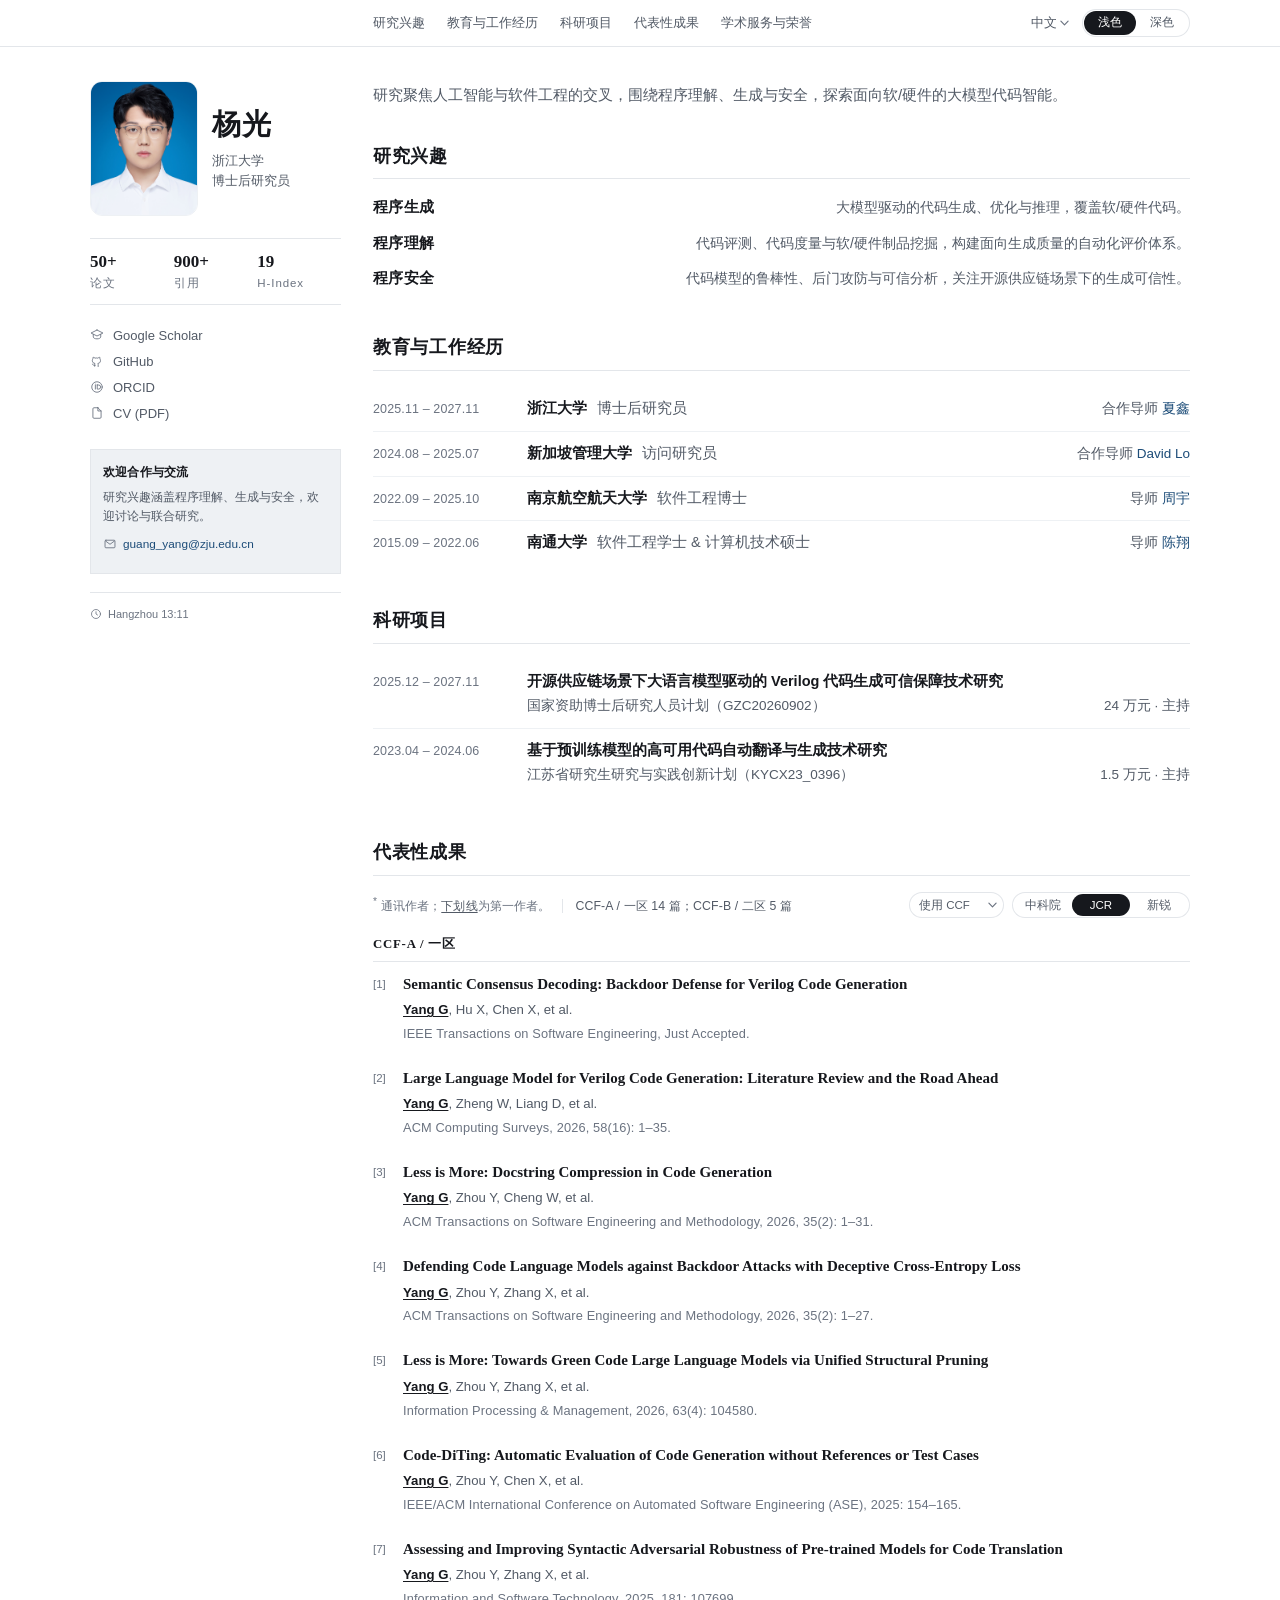
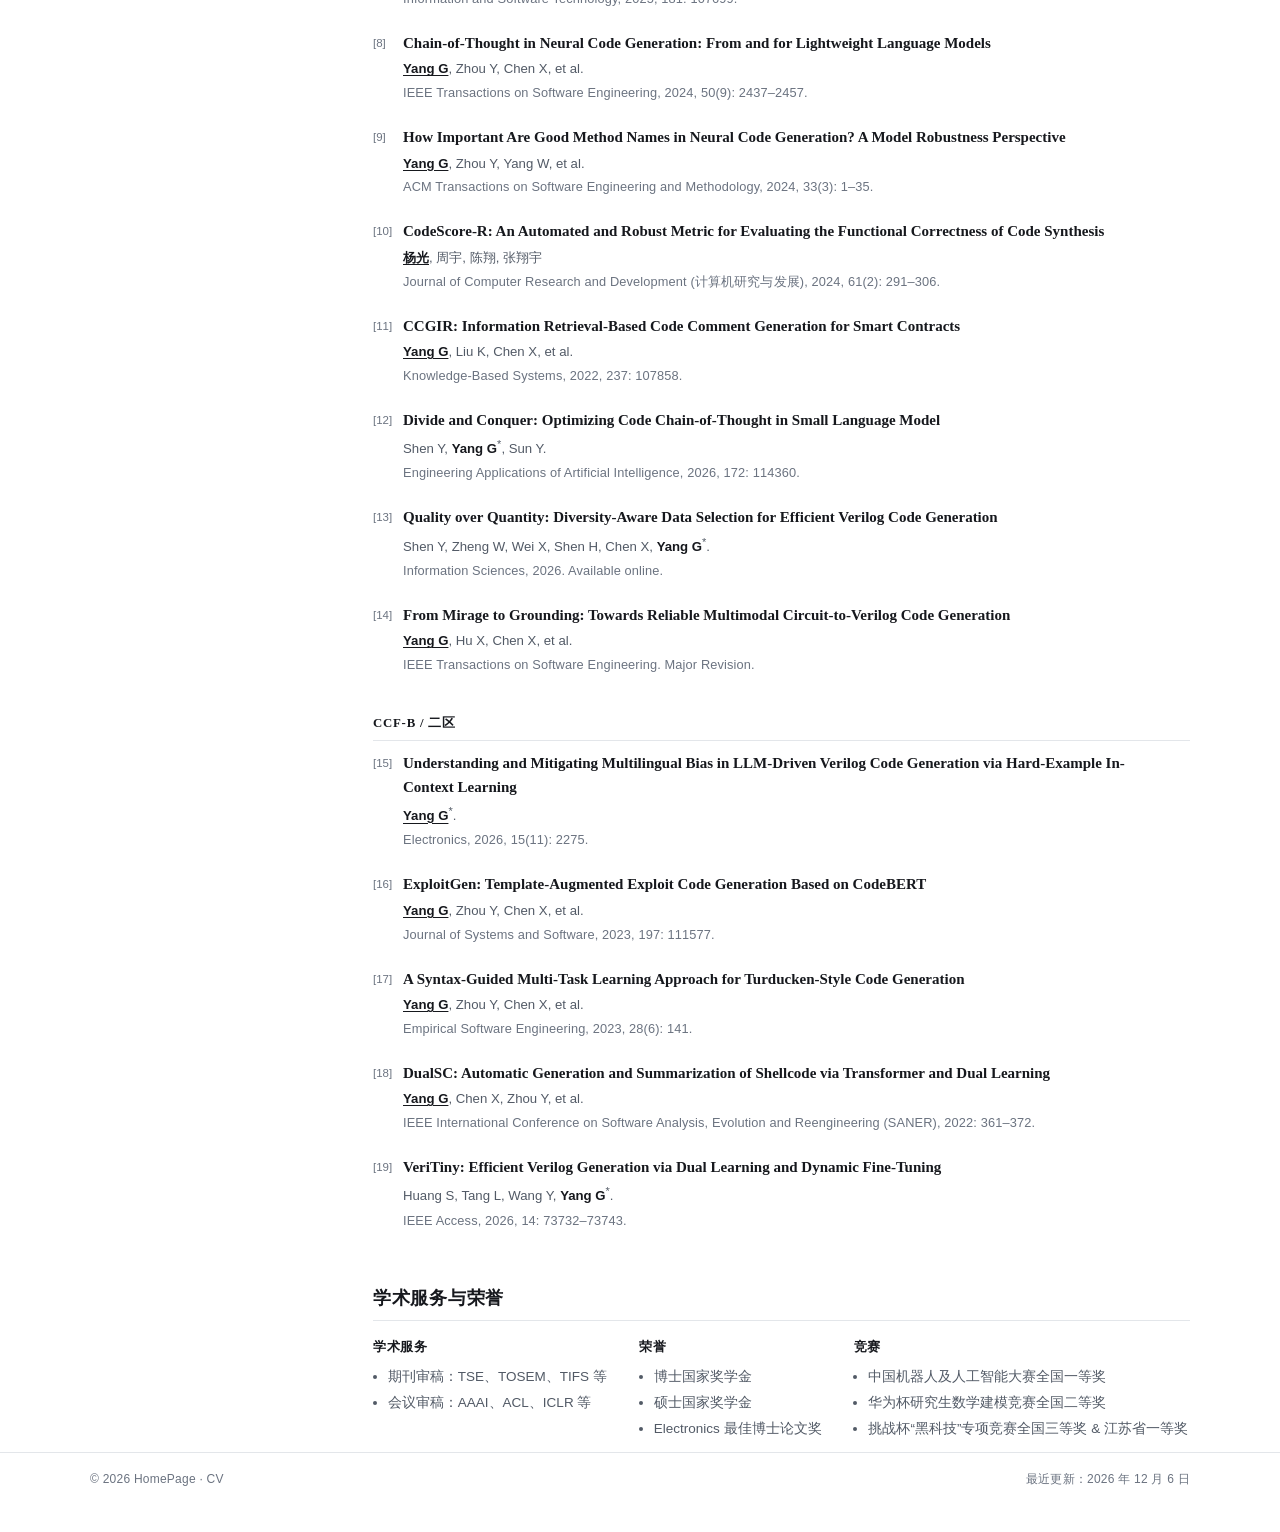
==== index.html @ dd94b5e0 "first commit" ====
<!DOCTYPE html>
<html lang="zh-CN" data-lang="zh" data-theme="light">
<head>
  <meta charset="UTF-8">
  <meta name="viewport" content="width=device-width, initial-scale=1">
  <title>HomePage · CV</title>
  <meta name="theme-color" content="#ffffff">
  <link rel="icon" type="image/png" href="assets/logo.svg">
  <link rel="stylesheet" href="layui/css/layui.css">
  <link rel="stylesheet" href="assets/style.css">
  <script>
    (function () {
      try {
        var theme = localStorage.getItem('theme') ||
          (window.matchMedia('(prefers-color-scheme: dark)').matches ? 'dark' : 'light');
        document.documentElement.dataset.theme = theme;

        var lang = localStorage.getItem('lang') || 'zh';
        document.documentElement.dataset.lang = lang;
        document.documentElement.lang = lang === 'zh' ? 'zh-CN' : 'en';
      } catch (e) {}
    })();
  </script>
</head>
<body>
  <header class="topbar">
    <div class="layui-container">
      <div class="layui-row layui-col-space32 topbar-inner">
        <div class="layui-col-xs12 layui-col-md3 topbar-quip">
          <p class="quip" id="quip" hidden></p>
        </div>
        <div class="layui-col-xs12 layui-col-md9 topbar-main">
          <div class="topbar-tools">
            <nav class="content-nav" id="nav" data-i18n-label="nav.label" aria-label="Sections">
              <a href="#research" data-i18n="nav.research">研究兴趣</a>
              <a href="#experience" data-i18n="nav.experience">教育与工作经历</a>
              <a href="#projects" data-i18n="nav.projects">科研项目</a>
              <a href="#publications" data-i18n="nav.publications">代表性成果</a>
              <a href="#service" data-i18n="nav.service">学术服务与荣誉</a>
            </nav>

            <div class="controls">
              <span class="lang-select">
                <select id="lang-toggle" data-i18n-label="lang.label" aria-label="Language">
                  <option value="zh">中文</option>
                  <option value="en">EN</option>
                </select>
                <svg class="lang-caret" viewBox="0 0 10 6" aria-hidden="true">
                  <path d="M1 1l4 4 4-4" fill="none" stroke="currentColor" stroke-width="1.3"
                    stroke-linecap="round" stroke-linejoin="round" />
                </svg>
              </span>

              <div class="theme-switch" role="group" data-i18n-label="theme.label" aria-label="Theme">
                <span class="theme-switch-thumb" aria-hidden="true"></span>
                <button class="theme-option" type="button" data-theme-value="light" aria-pressed="false"
                  data-i18n="theme.light">Light</button>
                <button class="theme-option" type="button" data-theme-value="dark" aria-pressed="false"
                  data-i18n="theme.dark">Dark</button>
              </div>
            </div>
          </div>
        </div>
      </div>
    </div>
  </header>

  <div class="layui-container">
    <div class="layui-row layui-col-space32 layout">
      <aside class="layui-col-xs12 layui-col-md3 sidebar" id="sidebar" data-i18n-label="profile.label" aria-label="Profile"></aside>

      <main id="main" class="layui-col-xs12 layui-col-md9 content">
        <div id="content-body"></div>
        <p class="load-error" id="load-error" hidden data-i18n="error.load">
          无法加载 data/site.js。请确认它和本页在同一目录。
        </p>
      </main>
    </div>
  </div>

  <footer class="site-footer">
    <div class="layui-container">
      <div class="footer-inner">
        <p id="copyright"></p>
        <p id="updated"></p>
      </div>
    </div>
  </footer>

  <script src="layui/layui.js"></script>
  <script src="data/site.js"></script>
  <script src="data/profile.js"></script>
  <script src="data/research.js"></script>
  <script src="data/experience.js"></script>
  <script src="data/projects.js"></script>
  <script src="data/publications.js"></script>
  <script src="data/service.js"></script>
  <script src="assets/script.js"></script>
</body>
</html>
---- layui/css/layui.css ----
blockquote,body,button,dd,div,dl,dt,form,h1,h2,h3,h4,h5,h6,input,li,ol,p,pre,td,textarea,th,ul{margin:0;padding:0;-webkit-tap-highlight-color:rgba(0,0,0,0)}a:active,a:hover{outline:0}img{display:inline-block;border:none;vertical-align:middle}li{list-style:none}table{border-collapse:collapse;border-spacing:0}h1,h2,h3,h4,h5,h6{font-weight:700}h5,h6{font-size:100%}button,input,select,textarea{font-size:100%}button,input,optgroup,option,select,textarea{font-family:inherit;font-size:inherit;font-style:inherit;font-weight:inherit;outline:0}pre{white-space:pre-wrap;word-wrap:break-word}body{line-height:1.6;color:rgba(0,0,0,.85);font-size:14px;font-family:-apple-system,Roboto,'PingFang SC','Helvetica Neue',Arial,sans-serif,'Apple Color Emoji','Segoe UI Emoji','Segoe UI Symbol','Noto Color Emoji'}hr{height:0;line-height:0;margin:10px 0;padding:0;border:none;border-bottom:1px solid #eee;clear:both;overflow:hidden;background:0 0}a{color:#333;text-decoration:none}a cite{font-style:normal}.layui-border-box,.layui-border-box *{box-sizing:border-box}.layui-box,.layui-box *{box-sizing:content-box}.layui-clear{clear:both}.layui-clear:after{content:'\20';clear:both;display:block;height:0}.layui-clear-space{word-spacing:-5px}.layui-inline{position:relative;display:inline-block;vertical-align:middle}.layui-edge{position:relative;display:inline-block;vertical-align:middle;width:0;height:0;border-width:6px;border-style:dashed;border-color:transparent;overflow:hidden}.layui-edge-top{top:-4px;border-bottom-color:#999;border-bottom-style:solid}.layui-edge-right{border-left-color:#999;border-left-style:solid}.layui-edge-bottom{top:2px;border-top-color:#999;border-top-style:solid}.layui-edge-left{border-right-color:#999;border-right-style:solid}.layui-elip,.layui-ellip{text-overflow:ellipsis;overflow:hidden;white-space:nowrap}.layui-disabled,.layui-icon,.layui-unselect{-webkit-user-select:none;-moz-user-select:none;-ms-user-select:none;user-select:none}.layui-disabled,.layui-disabled:hover{color:#d2d2d2!important;cursor:not-allowed!important}.layui-circle{border-radius:100%}.layui-show{display:block!important}.layui-hide{display:none!important}.layui-show-v{visibility:visible!important}.layui-hide-v{visibility:hidden!important}@font-face{font-family:layui-icon;src:url(../font/iconfont.eot?v=293);src:url(../font/iconfont.eot?v=293#iefix) format('embedded-opentype'),url(../font/iconfont.woff2?v=293) format('woff2'),url(../font/iconfont.woff?v=293) format('woff'),url(../font/iconfont.ttf?v=293) format('truetype'),url(../font/iconfont.svg?v=293#layui-icon) format('svg')}.layui-icon{font-family:layui-icon!important;font-size:16px;font-style:normal;-webkit-font-smoothing:antialiased;-moz-osx-font-smoothing:grayscale}.layui-icon-sound:before{content:'\e69d'}.layui-icon-bot:before{content:'\e7d6'}.layui-icon-leaf:before{content:'\e701'}.layui-icon-folder:before{content:'\eabe'}.layui-icon-folder-open:before{content:'\eac1'}.layui-icon-gitee:before{content:'\e69b'}.layui-icon-github:before{content:'\e6a7'}.layui-icon-disabled:before{content:'\e6cc'}.layui-icon-moon:before{content:'\e6c2'}.layui-icon-error:before{content:'\e693'}.layui-icon-success:before{content:'\e697'}.layui-icon-question:before{content:'\e699'}.layui-icon-lock:before{content:'\e69a'}.layui-icon-eye:before{content:'\e695'}.layui-icon-eye-invisible:before{content:'\e696'}.layui-icon-backspace:before{content:'\e694'}.layui-icon-tips-fill:before{content:'\eb2e'}.layui-icon-test:before{content:'\e692'}.layui-icon-clear:before{content:'\e788'}.layui-icon-heart-fill:before{content:'\e68f'}.layui-icon-light:before{content:'\e748'}.layui-icon-music:before{content:'\e690'}.layui-icon-time:before{content:'\e68d'}.layui-icon-ie:before{content:'\e7bb'}.layui-icon-firefox:before{content:'\e686'}.layui-icon-at:before{content:'\e687'}.layui-icon-bluetooth:before{content:'\e689'}.layui-icon-chrome:before{content:'\e68a'}.layui-icon-edge:before{content:'\e68b'}.layui-icon-heart:before{content:'\e68c'}.layui-icon-key:before{content:'\e683'}.layui-icon-android:before{content:'\e684'}.layui-icon-mike:before{content:'\e6dc'}.layui-icon-mute:before{content:'\e685'}.layui-icon-gift:before{content:'\e627'}.layui-icon-windows:before{content:'\e67f'}.layui-icon-ios:before{content:'\e680'}.layui-icon-logout:before{content:'\e682'}.layui-icon-wifi:before{content:'\e7e0'}.layui-icon-rss:before{content:'\e808'}.layui-icon-email:before{content:'\e618'}.layui-icon-reduce-circle:before{content:'\e616'}.layui-icon-transfer:before{content:'\e691'}.layui-icon-service:before{content:'\e626'}.layui-icon-addition:before{content:'\e624'}.layui-icon-subtraction:before{content:'\e67e'}.layui-icon-slider:before{content:'\e714'}.layui-icon-print:before{content:'\e66d'}.layui-icon-export:before{content:'\e67d'}.layui-icon-cols:before{content:'\e610'}.layui-icon-screen-full:before{content:'\e622'}.layui-icon-screen-restore:before{content:'\e758'}.layui-icon-rate-half:before{content:'\e6c9'}.layui-icon-rate-solid:before{content:'\e67a'}.layui-icon-rate:before{content:'\e67b'}.layui-icon-cellphone:before{content:'\e678'}.layui-icon-vercode:before{content:'\e679'}.layui-icon-login-weibo:before{content:'\e675'}.layui-icon-login-qq:before{content:'\e676'}.layui-icon-login-wechat:before{content:'\e677'}.layui-icon-username:before{content:'\e66f'}.layui-icon-password:before{content:'\e673'}.layui-icon-refresh-3:before{content:'\e9aa'}.layui-icon-auz:before{content:'\e672'}.layui-icon-shrink-right:before{content:'\e668'}.layui-icon-spread-left:before{content:'\e66b'}.layui-icon-snowflake:before{content:'\e6b1'}.layui-icon-tips:before{content:'\e702'}.layui-icon-note:before{content:'\e66e'}.layui-icon-senior:before{content:'\e674'}.layui-icon-refresh-1:before{content:'\e666'}.layui-icon-refresh:before{content:'\e669'}.layui-icon-flag:before{content:'\e66c'}.layui-icon-theme:before{content:'\e66a'}.layui-icon-notice:before{content:'\e667'}.layui-icon-console:before{content:'\e665'}.layui-icon-website:before{content:'\e7ae'}.layui-icon-face-surprised:before{content:'\e664'}.layui-icon-set:before{content:'\e716'}.layui-icon-template:before{content:'\e663'}.layui-icon-app:before{content:'\e653'}.layui-icon-template-1:before{content:'\e656'}.layui-icon-home:before{content:'\e68e'}.layui-icon-female:before{content:'\e661'}.layui-icon-male:before{content:'\e662'}.layui-icon-tread:before{content:'\e6c5'}.layui-icon-praise:before{content:'\e6c6'}.layui-icon-rmb:before{content:'\e65e'}.layui-icon-more:before{content:'\e65f'}.layui-icon-camera:before{content:'\e660'}.layui-icon-cart-simple:before{content:'\e698'}.layui-icon-face-cry:before{content:'\e69c'}.layui-icon-face-smile:before{content:'\e6af'}.layui-icon-survey:before{content:'\e6b2'}.layui-icon-read:before{content:'\e705'}.layui-icon-location:before{content:'\e715'}.layui-icon-dollar:before{content:'\e659'}.layui-icon-diamond:before{content:'\e735'}.layui-icon-return:before{content:'\e65c'}.layui-icon-camera-fill:before{content:'\e65d'}.layui-icon-fire:before{content:'\e756'}.layui-icon-more-vertical:before{content:'\e671'}.layui-icon-cart:before{content:'\e657'}.layui-icon-star-fill:before{content:'\e658'}.layui-icon-prev:before{content:'\e65a'}.layui-icon-next:before{content:'\e65b'}.layui-icon-upload:before{content:'\e67c'}.layui-icon-upload-drag:before{content:'\e681'}.layui-icon-user:before{content:'\e770'}.layui-icon-file-b:before{content:'\e655'}.layui-icon-component:before{content:'\e857'}.layui-icon-find-fill:before{content:'\e670'}.layui-icon-loading:before{content:'\e63d'}.layui-icon-loading-1:before{content:'\e63e'}.layui-icon-add-1:before{content:'\e654'}.layui-icon-pause:before{content:'\e651'}.layui-icon-play:before{content:'\e652'}.layui-icon-video:before{content:'\e6ed'}.layui-icon-headset:before{content:'\e6fc'}.layui-icon-voice:before{content:'\e688'}.layui-icon-speaker:before{content:'\e645'}.layui-icon-fonts-del:before{content:'\e64f'}.layui-icon-fonts-html:before{content:'\e64b'}.layui-icon-fonts-code:before{content:'\e64e'}.layui-icon-fonts-strong:before{content:'\e62b'}.layui-icon-unlink:before{content:'\e64d'}.layui-icon-picture:before{content:'\e64a'}.layui-icon-link:before{content:'\e64c'}.layui-icon-face-smile-b:before{content:'\e650'}.layui-icon-align-center:before{content:'\e647'}.layui-icon-align-right:before{content:'\e648'}.layui-icon-align-left:before{content:'\e649'}.layui-icon-fonts-u:before{content:'\e646'}.layui-icon-fonts-i:before{content:'\e644'}.layui-icon-tabs:before{content:'\e62a'}.layui-icon-circle:before{content:'\e63f'}.layui-icon-radio:before{content:'\e643'}.layui-icon-share:before{content:'\e641'}.layui-icon-edit:before{content:'\e642'}.layui-icon-delete:before{content:'\e640'}.layui-icon-engine:before{content:'\e628'}.layui-icon-chart-screen:before{content:'\e629'}.layui-icon-chart:before{content:'\e62c'}.layui-icon-table:before{content:'\e62d'}.layui-icon-tree:before{content:'\e62e'}.layui-icon-upload-circle:before{content:'\e62f'}.layui-icon-templeate-1:before{content:'\e630'}.layui-icon-util:before{content:'\e631'}.layui-icon-layouts:before{content:'\e632'}.layui-icon-prev-circle:before{content:'\e633'}.layui-icon-carousel:before{content:'\e634'}.layui-icon-code-circle:before{content:'\e635'}.layui-icon-water:before{content:'\e636'}.layui-icon-date:before{content:'\e637'}.layui-icon-layer:before{content:'\e638'}.layui-icon-fonts-clear:before{content:'\e639'}.layui-icon-dialogue:before{content:'\e63a'}.layui-icon-cellphone-fine:before{content:'\e63b'}.layui-icon-form:before{content:'\e63c'}.layui-icon-file:before{content:'\e621'}.layui-icon-triangle-r:before{content:'\e623'}.layui-icon-triangle-d:before{content:'\e625'}.layui-icon-set-sm:before{content:'\e620'}.layui-icon-add-circle:before{content:'\e61f'}.layui-icon-layim-download:before{content:'\e61e'}.layui-icon-layim-uploadfile:before{content:'\e61d'}.layui-icon-404:before{content:'\e61c'}.layui-icon-about:before{content:'\e60b'}.layui-icon-layim-theme:before{content:'\e61b'}.layui-icon-down:before{content:'\e61a'}.layui-icon-up:before{content:'\e619'}.layui-icon-circle-dot:before{content:'\e617'}.layui-icon-set-fill:before{content:'\e614'}.layui-icon-search:before{content:'\e615'}.layui-icon-friends:before{content:'\e612'}.layui-icon-group:before{content:'\e613'}.layui-icon-reply-fill:before{content:'\e611'}.layui-icon-menu-fill:before{content:'\e60f'}.layui-icon-face-smile-fine:before{content:'\e60c'}.layui-icon-picture-fine:before{content:'\e60d'}.layui-icon-log:before{content:'\e60e'}.layui-icon-list:before{content:'\e60a'}.layui-icon-release:before{content:'\e609'}.layui-icon-add-circle-fine:before{content:'\e608'}.layui-icon-ok:before{content:'\e605'}.layui-icon-help:before{content:'\e607'}.layui-icon-chat:before{content:'\e606'}.layui-icon-top:before{content:'\e604'}.layui-icon-right:before{content:'\e602'}.layui-icon-left:before{content:'\e603'}.layui-icon-star:before{content:'\e600'}.layui-icon-download-circle:before{content:'\e601'}.layui-icon-close:before{content:'\1006'}.layui-icon-close-fill:before{content:'\1007'}.layui-icon-ok-circle:before{content:'\1005'}.layui-main{position:relative;width:1160px;margin:0 auto}.layui-header{position:relative;z-index:1000;height:60px}.layui-header a:hover{-webkit-transition:all .5s;transition:all .5s}.layui-side{position:fixed;left:0;top:0;bottom:0;z-index:999;width:200px;overflow-x:hidden}.layui-side-scroll{position:relative;width:220px;height:100%;overflow-x:hidden}.layui-body{position:relative;left:200px;right:0;top:0;bottom:0;width:auto;box-sizing:border-box}.layui-layout-body{overflow-x:hidden}.layui-layout-admin .layui-header{position:fixed;top:0;left:0;right:0;background-color:#23292e}.layui-layout-admin .layui-side{top:60px;width:200px;overflow-x:hidden}.layui-layout-admin .layui-body{position:absolute;top:60px;padding-bottom:44px}.layui-layout-admin .layui-main{width:auto;margin:0 15px}.layui-layout-admin .layui-footer{position:fixed;left:200px;right:0;bottom:0;z-index:990;height:44px;line-height:44px;padding:0 15px;box-shadow:-1px 0 4px rgb(0 0 0 / 12%);background-color:#fafafa}.layui-layout-admin .layui-logo{position:absolute;left:0;top:0;width:200px;height:100%;line-height:60px;text-align:center;color:#16baaa;font-size:16px;box-shadow:0 1px 2px 0 rgb(0 0 0 / 15%)}.layui-layout-admin .layui-header .layui-nav{background:0 0}.layui-layout-left{position:absolute!important;left:200px;top:0}.layui-layout-right{position:absolute!important;right:0;top:0}.layui-container{position:relative;margin:0 auto;box-sizing:border-box}.layui-fluid{position:relative;margin:0 auto;padding:0 15px}.layui-row:after,.layui-row:before{content:'';display:block;clear:both}.layui-col-lg1,.layui-col-lg10,.layui-col-lg11,.layui-col-lg12,.layui-col-lg2,.layui-col-lg3,.layui-col-lg4,.layui-col-lg5,.layui-col-lg6,.layui-col-lg7,.layui-col-lg8,.layui-col-lg9,.layui-col-md1,.layui-col-md10,.layui-col-md11,.layui-col-md12,.layui-col-md2,.layui-col-md3,.layui-col-md4,.layui-col-md5,.layui-col-md6,.layui-col-md7,.layui-col-md8,.layui-col-md9,.layui-col-sm1,.layui-col-sm10,.layui-col-sm11,.layui-col-sm12,.layui-col-sm2,.layui-col-sm3,.layui-col-sm4,.layui-col-sm5,.layui-col-sm6,.layui-col-sm7,.layui-col-sm8,.layui-col-sm9,.layui-col-xl1,.layui-col-xl10,.layui-col-xl11,.layui-col-xl12,.layui-col-xl2,.layui-col-xl3,.layui-col-xl4,.layui-col-xl5,.layui-col-xl6,.layui-col-xl7,.layui-col-xl8,.layui-col-xl9,.layui-col-xs1,.layui-col-xs10,.layui-col-xs11,.layui-col-xs12,.layui-col-xs2,.layui-col-xs3,.layui-col-xs4,.layui-col-xs5,.layui-col-xs6,.layui-col-xs7,.layui-col-xs8,.layui-col-xs9{position:relative;display:block;box-sizing:border-box}.layui-col-xs1,.layui-col-xs10,.layui-col-xs11,.layui-col-xs12,.layui-col-xs2,.layui-col-xs3,.layui-col-xs4,.layui-col-xs5,.layui-col-xs6,.layui-col-xs7,.layui-col-xs8,.layui-col-xs9{float:left}.layui-col-xs1{width:8.33333333%}.layui-col-xs2{width:16.66666667%}.layui-col-xs3{width:25%}.layui-col-xs4{width:33.33333333%}.layui-col-xs5{width:41.66666667%}.layui-col-xs6{width:50%}.layui-col-xs7{width:58.33333333%}.layui-col-xs8{width:66.66666667%}.layui-col-xs9{width:75%}.layui-col-xs10{width:83.33333333%}.layui-col-xs11{width:91.66666667%}.layui-col-xs12{width:100%}.layui-col-xs-offset1{margin-left:8.33333333%}.layui-col-xs-offset2{margin-left:16.66666667%}.layui-col-xs-offset3{margin-left:25%}.layui-col-xs-offset4{margin-left:33.33333333%}.layui-col-xs-offset5{margin-left:41.66666667%}.layui-col-xs-offset6{margin-left:50%}.layui-col-xs-offset7{margin-left:58.33333333%}.layui-col-xs-offset8{margin-left:66.66666667%}.layui-col-xs-offset9{margin-left:75%}.layui-col-xs-offset10{margin-left:83.33333333%}.layui-col-xs-offset11{margin-left:91.66666667%}.layui-col-xs-offset12{margin-left:100%}@media screen and (max-width:767.98px){.layui-container{padding:0 15px}.layui-hide-xs{display:none!important}.layui-show-xs-block{display:block!important}.layui-show-xs-inline{display:inline!important}.layui-show-xs-inline-block{display:inline-block!important}}@media screen and (min-width:768px){.layui-container{width:720px}.layui-hide-sm{display:none!important}.layui-show-sm-block{display:block!important}.layui-show-sm-inline{display:inline!important}.layui-show-sm-inline-block{display:inline-block!important}.layui-col-sm1,.layui-col-sm10,.layui-col-sm11,.layui-col-sm12,.layui-col-sm2,.layui-col-sm3,.layui-col-sm4,.layui-col-sm5,.layui-col-sm6,.layui-col-sm7,.layui-col-sm8,.layui-col-sm9{float:left}.layui-col-sm1{width:8.33333333%}.layui-col-sm2{width:16.66666667%}.layui-col-sm3{width:25%}.layui-col-sm4{width:33.33333333%}.layui-col-sm5{width:41.66666667%}.layui-col-sm6{width:50%}.layui-col-sm7{width:58.33333333%}.layui-col-sm8{width:66.66666667%}.layui-col-sm9{width:75%}.layui-col-sm10{width:83.33333333%}.layui-col-sm11{width:91.66666667%}.layui-col-sm12{width:100%}.layui-col-sm-offset1{margin-left:8.33333333%}.layui-col-sm-offset2{margin-left:16.66666667%}.layui-col-sm-offset3{margin-left:25%}.layui-col-sm-offset4{margin-left:33.33333333%}.layui-col-sm-offset5{margin-left:41.66666667%}.layui-col-sm-offset6{margin-left:50%}.layui-col-sm-offset7{margin-left:58.33333333%}.layui-col-sm-offset8{margin-left:66.66666667%}.layui-col-sm-offset9{margin-left:75%}.layui-col-sm-offset10{margin-left:83.33333333%}.layui-col-sm-offset11{margin-left:91.66666667%}.layui-col-sm-offset12{margin-left:100%}}@media screen and (min-width:992px){.layui-container{width:960px}.layui-hide-md{display:none!important}.layui-show-md-block{display:block!important}.layui-show-md-inline{display:inline!important}.layui-show-md-inline-block{display:inline-block!important}.layui-col-md1,.layui-col-md10,.layui-col-md11,.layui-col-md12,.layui-col-md2,.layui-col-md3,.layui-col-md4,.layui-col-md5,.layui-col-md6,.layui-col-md7,.layui-col-md8,.layui-col-md9{float:left}.layui-col-md1{width:8.33333333%}.layui-col-md2{width:16.66666667%}.layui-col-md3{width:25%}.layui-col-md4{width:33.33333333%}.layui-col-md5{width:41.66666667%}.layui-col-md6{width:50%}.layui-col-md7{width:58.33333333%}.layui-col-md8{width:66.66666667%}.layui-col-md9{width:75%}.layui-col-md10{width:83.33333333%}.layui-col-md11{width:91.66666667%}.layui-col-md12{width:100%}.layui-col-md-offset1{margin-left:8.33333333%}.layui-col-md-offset2{margin-left:16.66666667%}.layui-col-md-offset3{margin-left:25%}.layui-col-md-offset4{margin-left:33.33333333%}.layui-col-md-offset5{margin-left:41.66666667%}.layui-col-md-offset6{margin-left:50%}.layui-col-md-offset7{margin-left:58.33333333%}.layui-col-md-offset8{margin-left:66.66666667%}.layui-col-md-offset9{margin-left:75%}.layui-col-md-offset10{margin-left:83.33333333%}.layui-col-md-offset11{margin-left:91.66666667%}.layui-col-md-offset12{margin-left:100%}}@media screen and (min-width:1200px){.layui-container{width:1150px}.layui-hide-lg{display:none!important}.layui-show-lg-block{display:block!important}.layui-show-lg-inline{display:inline!important}.layui-show-lg-inline-block{display:inline-block!important}.layui-col-lg1,.layui-col-lg10,.layui-col-lg11,.layui-col-lg12,.layui-col-lg2,.layui-col-lg3,.layui-col-lg4,.layui-col-lg5,.layui-col-lg6,.layui-col-lg7,.layui-col-lg8,.layui-col-lg9{float:left}.layui-col-lg1{width:8.33333333%}.layui-col-lg2{width:16.66666667%}.layui-col-lg3{width:25%}.layui-col-lg4{width:33.33333333%}.layui-col-lg5{width:41.66666667%}.layui-col-lg6{width:50%}.layui-col-lg7{width:58.33333333%}.layui-col-lg8{width:66.66666667%}.layui-col-lg9{width:75%}.layui-col-lg10{width:83.33333333%}.layui-col-lg11{width:91.66666667%}.layui-col-lg12{width:100%}.layui-col-lg-offset1{margin-left:8.33333333%}.layui-col-lg-offset2{margin-left:16.66666667%}.layui-col-lg-offset3{margin-left:25%}.layui-col-lg-offset4{margin-left:33.33333333%}.layui-col-lg-offset5{margin-left:41.66666667%}.layui-col-lg-offset6{margin-left:50%}.layui-col-lg-offset7{margin-left:58.33333333%}.layui-col-lg-offset8{margin-left:66.66666667%}.layui-col-lg-offset9{margin-left:75%}.layui-col-lg-offset10{margin-left:83.33333333%}.layui-col-lg-offset11{margin-left:91.66666667%}.layui-col-lg-offset12{margin-left:100%}}@media screen and (min-width:1400px){.layui-container{width:1330px}.layui-hide-xl{display:none!important}.layui-show-xl-block{display:block!important}.layui-show-xl-inline{display:inline!important}.layui-show-xl-inline-block{display:inline-block!important}.layui-col-xl1,.layui-col-xl10,.layui-col-xl11,.layui-col-xl12,.layui-col-xl2,.layui-col-xl3,.layui-col-xl4,.layui-col-xl5,.layui-col-xl6,.layui-col-xl7,.layui-col-xl8,.layui-col-xl9{float:left}.layui-col-xl1{width:8.33333333%}.layui-col-xl2{width:16.66666667%}.layui-col-xl3{width:25%}.layui-col-xl4{width:33.33333333%}.layui-col-xl5{width:41.66666667%}.layui-col-xl6{width:50%}.layui-col-xl7{width:58.33333333%}.layui-col-xl8{width:66.66666667%}.layui-col-xl9{width:75%}.layui-col-xl10{width:83.33333333%}.layui-col-xl11{width:91.66666667%}.layui-col-xl12{width:100%}.layui-col-xl-offset1{margin-left:8.33333333%}.layui-col-xl-offset2{margin-left:16.66666667%}.layui-col-xl-offset3{margin-left:25%}.layui-col-xl-offset4{margin-left:33.33333333%}.layui-col-xl-offset5{margin-left:41.66666667%}.layui-col-xl-offset6{margin-left:50%}.layui-col-xl-offset7{margin-left:58.33333333%}.layui-col-xl-offset8{margin-left:66.66666667%}.layui-col-xl-offset9{margin-left:75%}.layui-col-xl-offset10{margin-left:83.33333333%}.layui-col-xl-offset11{margin-left:91.66666667%}.layui-col-xl-offset12{margin-left:100%}}.layui-col-space1{margin:-.5px}.layui-col-space1>*{padding:.5px}.layui-col-space2{margin:-1px}.layui-col-space2>*{padding:1px}.layui-col-space4{margin:-2px}.layui-col-space4>*{padding:2px}.layui-col-space5{margin:-2.5px}.layui-col-space5>*{padding:2.5px}.layui-col-space6{margin:-3px}.layui-col-space6>*{padding:3px}.layui-col-space8{margin:-4px}.layui-col-space8>*{padding:4px}.layui-col-space10{margin:-5px}.layui-col-space10>*{padding:5px}.layui-col-space12{margin:-6px}.layui-col-space12>*{padding:6px}.layui-col-space14{margin:-7px}.layui-col-space14>*{padding:7px}.layui-col-space15{margin:-7.5px}.layui-col-space15>*{padding:7.5px}.layui-col-space16{margin:-8px}.layui-col-space16>*{padding:8px}.layui-col-space18{margin:-9px}.layui-col-space18>*{padding:9px}.layui-col-space20{margin:-10px}.layui-col-space20>*{padding:10px}.layui-col-space22{margin:-11px}.layui-col-space22>*{padding:11px}.layui-col-space24{margin:-12px}.layui-col-space24>*{padding:12px}.layui-col-space25{margin:-12.5px}.layui-col-space25>*{padding:12.5px}.layui-col-space26{margin:-13px}.layui-col-space26>*{padding:13px}.layui-col-space28{margin:-14px}.layui-col-space28>*{padding:14px}.layui-col-space30{margin:-15px}.layui-col-space30>*{padding:15px}.layui-col-space32{margin:-16px}.layui-col-space32>*{padding:16px}.layui-padding-1{padding:4px!important}.layui-padding-2{padding:8px!important}.layui-padding-3{padding:16px!important}.layui-padding-4{padding:32px!important}.layui-padding-5{padding:48px!important}.layui-margin-1{margin:4px!important}.layui-margin-2{margin:8px!important}.layui-margin-3{margin:16px!important}.layui-margin-4{margin:32px!important}.layui-margin-5{margin:48px!important}.layui-btn,.layui-input,.layui-select,.layui-textarea,.layui-upload-button{outline:0;-webkit-appearance:none;-moz-appearance:none;appearance:none;-webkit-transition:all .3s;transition:all .3s;box-sizing:border-box}.layui-elem-quote{margin-bottom:10px;padding:15px;line-height:1.8;border-left:5px solid #16b777;border-radius:0 2px 2px 0;background-color:#fafafa}.layui-quote-nm{border-style:solid;border-width:1px;border-left-width:5px;background:0 0}.layui-elem-field{margin-bottom:10px;padding:0;border-width:1px;border-style:solid}.layui-elem-field legend{margin-left:20px;padding:0 10px;font-size:20px}.layui-field-title{margin:16px 0;border-width:0;border-top-width:1px}.layui-field-box{padding:15px}.layui-field-title .layui-field-box{padding:10px 0}.layui-progress{position:relative;height:6px;border-radius:20px;background-color:#eee}.layui-progress-bar{position:absolute;left:0;top:0;width:0;max-width:100%;height:6px;border-radius:20px;text-align:right;background-color:#16b777;-webkit-transition:all .3s;transition:all .3s}.layui-progress-big,.layui-progress-big .layui-progress-bar{height:18px;line-height:18px}.layui-progress-text{position:relative;top:-20px;line-height:18px;font-size:12px;color:#5f5f5f}.layui-progress-big .layui-progress-text{position:static;padding:0 10px;color:#fff}.layui-collapse{border-width:1px;border-style:solid;border-radius:2px}.layui-colla-content,.layui-colla-item{border-top-width:1px;border-top-style:solid}.layui-colla-item:first-child{border-top:none}.layui-colla-title{position:relative;height:42px;line-height:42px;padding:0 15px 0 35px;color:#333;background-color:#fafafa;cursor:pointer;font-size:14px;overflow:hidden}.layui-colla-content{display:none;padding:10px 15px;line-height:1.6;color:#5f5f5f}.layui-colla-icon{position:absolute;left:15px;top:50%;margin-top:-7px;font-size:14px;line-height:normal;transition:all .2s}.layui-colla-item.layui-show>.layui-colla-title .layui-colla-icon{transform:rotate(90deg)}.layui-colla-item.layui-show>.layui-colla-content{display:block}.layui-card{margin-bottom:15px;border-radius:2px;background-color:#fff;box-shadow:0 1px 2px 0 rgba(0,0,0,.05)}.layui-card:last-child{margin-bottom:0}.layui-card-body,.layui-card-header{position:relative;padding:10px 15px}.layui-card-header{border-bottom:1px solid #f8f8f8;color:#333;border-radius:2px 2px 0 0;font-size:14px}.layui-card-body .layui-table{margin:5px 0}.layui-card .layui-tab{margin:0}.layui-panel{position:relative;border-width:1px;border-style:solid;border-radius:2px;box-shadow:1px 1px 4px rgb(0 0 0 / 8%);background-color:#fff;color:#5f5f5f}.layui-panel-window{position:relative;padding:15px;border-radius:0;border-top:5px solid #eee;background-color:#fff}.layui-auxiliar-moving{position:fixed;left:0;right:0;top:0;bottom:0;width:100%;height:100%;background:0 0;z-index:9999999999;-moz-user-select:none;-webkit-user-select:none;-ms-user-select:none;user-select:none}.layui-scrollbar-hide{overflow:hidden!important}.layui-bg-red{background-color:#ff5722!important;color:#fff!important}.layui-bg-orange{background-color:#ffb800!important;color:#fff!important}.layui-bg-green{background-color:#16baaa!important;color:#fff!important}.layui-bg-cyan{background-color:#2f4056!important;color:#fff!important}.layui-bg-blue{background-color:#1e9fff!important;color:#fff!important}.layui-bg-purple{background-color:#a233c6!important;color:#fff!important}.layui-bg-black{background-color:#2f363c!important;color:#fff!important}.layui-bg-gray{background-color:#fafafa!important;color:#5f5f5f!important}.layui-badge-rim,.layui-border,.layui-colla-content,.layui-colla-item,.layui-collapse,.layui-elem-field,.layui-form-pane .layui-form-item[pane],.layui-form-pane .layui-form-label,.layui-input,.layui-input-split,.layui-panel,.layui-quote-nm,.layui-select,.layui-tab-bar,.layui-tab-card,.layui-tab-title,.layui-tab-title .layui-this:after,.layui-textarea{border-color:#eee}.layui-border{border-width:1px;border-style:solid;color:#5f5f5f!important}.layui-border-red{border-width:1px;border-style:solid;border-color:#ff5722!important;color:#ff5722!important}.layui-border-orange{border-width:1px;border-style:solid;border-color:#ffb800!important;color:#ffb800!important}.layui-border-green{border-width:1px;border-style:solid;border-color:#16baaa!important;color:#16baaa!important}.layui-border-cyan{border-width:1px;border-style:solid;border-color:#2f4056!important;color:#2f4056!important}.layui-border-blue{border-width:1px;border-style:solid;border-color:#1e9fff!important;color:#1e9fff!important}.layui-border-purple{border-width:1px;border-style:solid;border-color:#a233c6!important;color:#a233c6!important}.layui-border-black{border-width:1px;border-style:solid;border-color:#2f363c!important;color:#2f363c!important}hr.layui-border-black,hr.layui-border-blue,hr.layui-border-cyan,hr.layui-border-green,hr.layui-border-orange,hr.layui-border-purple,hr.layui-border-red{border-width:0 0 1px}.layui-timeline-item:before{background-color:#eee}.layui-text{line-height:1.8;font-size:14px}.layui-text h1{margin:32px 0;font-size:32px}.layui-text h2{margin:24px 0;font-size:24px}.layui-text h3{margin:16px 0;font-size:18px}.layui-text h4{margin:11px 0;font-size:16px}.layui-text h5{margin:11px 0;font-size:14px}.layui-text h6{margin:11px 0;font-size:13px}.layui-text p{margin:15px 0}.layui-text p:first-child{margin-top:0}.layui-text p:last-child{margin-bottom:0}.layui-text hr{margin:15px 0}.layui-text ol,.layui-text ul{padding-left:15px}.layui-text ul li{margin-top:5px;list-style-type:disc}.layui-text ol li{margin-top:5px;list-style-type:decimal}.layui-text ol ul>li,.layui-text ul ul>li{list-style-type:disc}.layui-text ol li>p:first-child,.layui-text ul li>p:first-child{margin-top:0;margin-bottom:0}.layui-text :where(a:not(.layui-btn)){color:#01aaed}.layui-text :where(a:not(.layui-btn):hover){text-decoration:underline}.layui-text blockquote:not(.layui-elem-quote){margin:15px 0;padding:5px 15px;border-left:5px solid #eee}.layui-text pre>code:not(.layui-code){display:block;padding:15px;font-family:'Courier New',Consolas,'Lucida Console',monospace}.layui-text-em,.layui-word-aux{color:#999!important;padding-left:5px!important;padding-right:5px!important}.layui-font-12{font-size:12px!important}.layui-font-13{font-size:13px!important}.layui-font-14{font-size:14px!important}.layui-font-16{font-size:16px!important}.layui-font-18{font-size:18px!important}.layui-font-20{font-size:20px!important}.layui-font-22{font-size:22px!important}.layui-font-24{font-size:24px!important}.layui-font-26{font-size:26px!important}.layui-font-28{font-size:28px!important}.layui-font-30{font-size:30px!important}.layui-font-32{font-size:32px!important}.layui-font-red{color:#ff5722!important}.layui-font-orange{color:#ffb800!important}.layui-font-green{color:#16baaa!important}.layui-font-cyan{color:#2f4056!important}.layui-font-blue{color:#01aaed!important}.layui-font-purple{color:#a233c6!important}.layui-font-black{color:#000!important}.layui-font-gray{color:#c2c2c2!important}.layui-btn{display:inline-block;vertical-align:middle;height:38px;line-height:36px;border:1px solid transparent;padding:0 18px;background-color:#16baaa;color:#fff;white-space:nowrap;text-align:center;font-size:14px;border-radius:2px;cursor:pointer;-webkit-user-select:none;-moz-user-select:none;-ms-user-select:none;user-select:none}.layui-btn:hover{opacity:.8;filter:alpha(opacity=80);color:#fff}.layui-btn:active{opacity:1;filter:alpha(opacity=100)}.layui-btn+.layui-btn{margin-left:10px}.layui-btn-container{word-spacing:-5px}.layui-btn-container .layui-btn{margin-right:10px;margin-bottom:10px;word-spacing:normal}.layui-btn-container .layui-btn+.layui-btn{margin-left:0}.layui-table .layui-btn-container .layui-btn{margin-bottom:9px}.layui-btn-radius{border-radius:100px}.layui-btn .layui-icon{padding:0 2px;vertical-align:middle\0;vertical-align:bottom}.layui-btn-primary{border-color:#d2d2d2;background:0 0;color:#5f5f5f}.layui-btn-primary:hover{border-color:#16baaa;color:#333}.layui-btn-normal{background-color:#1e9fff}.layui-btn-warm{background-color:#ffb800}.layui-btn-danger{background-color:#ff5722}.layui-btn-checked{background-color:#16b777}.layui-btn-disabled,.layui-btn-disabled:active,.layui-btn-disabled:hover{border-color:#eee!important;background-color:#fbfbfb!important;color:#d2d2d2!important;cursor:not-allowed!important;opacity:1}.layui-btn-lg{height:44px;line-height:42px;padding:0 25px;font-size:16px}.layui-btn-sm{height:30px;line-height:28px;padding:0 10px;font-size:12px}.layui-btn-xs{height:22px;line-height:20px;padding:0 5px;font-size:12px}.layui-btn-xs i{font-size:12px!important}.layui-btn-group{display:inline-block;vertical-align:middle;font-size:0}.layui-btn-group .layui-btn{margin-left:0!important;margin-right:0!important;border-left:1px solid rgba(255,255,255,.5);border-radius:0}.layui-btn-group .layui-btn-primary{border-left:none}.layui-btn-group .layui-btn-primary:hover{border-color:#d2d2d2;color:#16baaa}.layui-btn-group .layui-btn:first-child{border-left:none;border-radius:2px 0 0 2px}.layui-btn-group .layui-btn-primary:first-child{border-left:1px solid #d2d2d2}.layui-btn-group .layui-btn:last-child{border-radius:0 2px 2px 0}.layui-btn-group .layui-btn+.layui-btn{margin-left:0}.layui-btn-group+.layui-btn-group{margin-left:10px}.layui-btn-fluid{width:100%}.layui-input,.layui-select,.layui-textarea{height:38px;line-height:1.3;line-height:38px\9;border-width:1px;border-style:solid;background-color:#fff;color:rgba(0,0,0,.85);border-radius:2px}.layui-input::-webkit-input-placeholder,.layui-select::-webkit-input-placeholder,.layui-textarea::-webkit-input-placeholder{line-height:1.3}.layui-input,.layui-textarea{display:block;width:100%;padding-left:10px}.layui-input:hover,.layui-textarea:hover{border-color:#d2d2d2!important}.layui-input:focus,.layui-textarea:focus{border-color:#16b777!important;box-shadow:0 0 0 3px rgba(22,183,119,.08)}.layui-textarea{position:relative;min-height:100px;height:auto;line-height:20px;padding:6px 10px;resize:vertical}.layui-input[disabled],.layui-textarea[disabled]{background-color:#fafafa}.layui-select{padding:0 10px}.layui-form input[type=checkbox],.layui-form input[type=radio],.layui-form select{display:none}.layui-form [lay-ignore]{display:initial}.layui-form-item{position:relative;margin-bottom:15px;clear:both}.layui-form-item:after{content:'\20';clear:both;display:block;height:0}.layui-form-label{position:relative;float:left;display:block;padding:9px 15px;width:80px;font-weight:400;line-height:20px;text-align:right}.layui-form-label-col{display:block;float:none;padding:9px 0;line-height:20px;text-align:left}.layui-form-item .layui-inline{margin-bottom:5px;margin-right:10px}.layui-input-block,.layui-input-inline{position:relative}.layui-input-block{margin-left:110px;min-height:36px}.layui-input-inline{display:inline-block;vertical-align:middle}.layui-form-item .layui-input-inline{float:left;width:190px;margin-right:10px}.layui-form-text .layui-input-inline{width:auto}.layui-form-mid{position:relative;float:left;display:block;padding:9px 0!important;line-height:20px;margin-right:10px}.layui-form-danger+.layui-form-select .layui-input,.layui-form-danger:focus{border-color:#ff5722!important;box-shadow:0 0 0 3px rgba(255,87,34,.08)}.layui-input-prefix,.layui-input-split,.layui-input-suffix,.layui-input-suffix .layui-input-affix{position:absolute;right:0;top:0;padding:0 10px;width:35px;height:100%;text-align:center;transition:all .3s;box-sizing:border-box}.layui-input-prefix{left:0;border-radius:2px 0 0 2px}.layui-input-suffix{right:0;border-radius:0 2px 2px 0}.layui-input-split{border-width:1px;border-style:solid}.layui-input-prefix .layui-icon,.layui-input-split .layui-icon,.layui-input-suffix .layui-icon{position:relative;font-size:16px;color:#5f5f5f;transition:all .3s}.layui-input-group{position:relative;display:table;box-sizing:border-box}.layui-input-group>*{display:table-cell;vertical-align:middle;position:relative}.layui-input-group .layui-input{padding-right:15px}.layui-input-group>.layui-input-prefix{width:auto;border-right:0}.layui-input-group>.layui-input-suffix{width:auto;border-left:0}.layui-input-group .layui-input-split{white-space:nowrap}.layui-input-wrap{position:relative;line-height:38px}.layui-input-wrap .layui-input{padding-right:35px}.layui-input-wrap .layui-input::-ms-clear,.layui-input-wrap .layui-input::-ms-reveal{display:none}.layui-input-wrap .layui-input-prefix+.layui-input,.layui-input-wrap .layui-input-prefix~* .layui-input{padding-left:35px}.layui-input-wrap .layui-input-split+.layui-input,.layui-input-wrap .layui-input-split~* .layui-input{padding-left:45px}.layui-input-wrap .layui-input-prefix~.layui-form-select{position:static}.layui-input-wrap .layui-input-prefix,.layui-input-wrap .layui-input-split,.layui-input-wrap .layui-input-suffix{pointer-events:none}.layui-input-wrap .layui-input:hover+.layui-input-split{border-color:#d2d2d2}.layui-input-wrap .layui-input:focus+.layui-input-split{border-color:#16b777}.layui-input-wrap .layui-input.layui-form-danger:focus+.layui-input-split{border-color:#ff5722}.layui-input-wrap .layui-input-prefix.layui-input-split{border-width:0;border-right-width:1px}.layui-input-wrap .layui-input-suffix.layui-input-split{border-width:0;border-left-width:1px}.layui-input-affix{line-height:38px}.layui-input-suffix .layui-input-affix{right:auto;left:-35px}.layui-input-affix .layui-icon{color:rgba(0,0,0,.8);pointer-events:auto!important;cursor:pointer}.layui-input-affix .layui-icon-clear{color:rgba(0,0,0,.3)}.layui-input-affix .layui-icon:hover{color:rgba(0,0,0,.6)}.layui-input-wrap .layui-input-number{width:24px;padding:0}.layui-input-wrap .layui-input-number .layui-icon{position:absolute;right:0;width:100%;height:50%;line-height:normal;font-size:12px}.layui-input-wrap .layui-input-number .layui-icon:before{position:absolute;left:50%;top:50%;margin-top:-6px;margin-left:-6px}.layui-input-wrap .layui-input-number .layui-icon-up{top:0;border-bottom:1px solid #eee}.layui-input-wrap .layui-input-number .layui-icon-down{bottom:0}.layui-input-wrap .layui-input-number .layui-icon:hover{font-weight:700}.layui-input-wrap .layui-input[type=number]::-webkit-inner-spin-button,.layui-input-wrap .layui-input[type=number]::-webkit-outer-spin-button{-webkit-appearance:none!important}.layui-input-wrap .layui-input[type=number]{-moz-appearance:textfield;-webkit-appearance:textfield;appearance:textfield}.layui-input-wrap .layui-input.layui-input-number-invalid,.layui-input-wrap .layui-input.layui-input-number-out-of-range{color:#ff5722}.layui-form-select{position:relative;color:#5f5f5f}.layui-form-select .layui-input{padding-right:30px;cursor:pointer}.layui-form-select .layui-edge{position:absolute;right:10px;top:50%;margin-top:-3px;cursor:pointer;border-width:6px;border-top-color:#c2c2c2;border-top-style:solid;-webkit-transition:all .3s;transition:all .3s}.layui-form-select dl{display:none;position:absolute;left:0;top:42px;padding:5px 0;z-index:899;min-width:100%;border:1px solid #eee;max-height:300px;overflow-y:auto;background-color:#fff;border-radius:2px;box-shadow:1px 1px 4px rgb(0 0 0 / 8%);box-sizing:border-box}.layui-form-select dl dd,.layui-form-select dl dt{padding:0 10px;line-height:36px;white-space:nowrap;overflow:hidden;text-overflow:ellipsis}.layui-form-select dl dt{font-size:12px;color:#999}.layui-form-select dl dd{cursor:pointer}.layui-form-select dl dd:hover{background-color:#f8f8f8;-webkit-transition:.5s all;transition:.5s all}.layui-form-select .layui-select-group dd{padding-left:20px}.layui-form-select dl dd.layui-select-tips{padding-left:10px!important;color:#999}.layui-form-select dl dd.layui-this{background-color:#f8f8f8;color:#16b777;font-weight:700}.layui-form-select dl dd.layui-disabled{background-color:#fff}.layui-form-selected dl{display:block}.layui-form-selected .layui-edge{margin-top:-9px;-webkit-transform:rotate(180deg);transform:rotate(180deg)}.layui-form-selected .layui-edge{margin-top:-3px\0}:root .layui-form-selected .layui-edge{margin-top:-9px\0/IE9}.layui-form-selectup dl{top:auto;bottom:42px}.layui-select-none{margin:5px 0;text-align:center;color:#999}.layui-select-panel-wrap{position:absolute;z-index:99999999}.layui-select-panel-wrap dl{position:relative;display:block;top:0}.layui-select-disabled .layui-disabled{border-color:#eee!important}.layui-select-disabled .layui-edge{border-top-color:#d2d2d2}.layui-form-checkbox{position:relative;display:inline-block;vertical-align:middle;height:30px;line-height:30px;margin-right:10px;padding-right:30px;background-color:#fff;cursor:pointer;font-size:0;-webkit-transition:.1s linear;transition:.1s linear;box-sizing:border-box}.layui-form-checkbox>*{display:inline-block;vertical-align:middle}.layui-form-checkbox>div{padding:0 11px;font-size:14px;border-radius:2px 0 0 2px;background-color:#d2d2d2;color:#fff;overflow:hidden;white-space:nowrap;text-overflow:ellipsis}.layui-form-checkbox>div>.layui-icon{line-height:normal}.layui-form-checkbox:hover>div{background-color:#c2c2c2}.layui-form-checkbox>i{position:absolute;right:0;top:0;width:30px;height:100%;border:1px solid #d2d2d2;border-left:none;border-radius:0 2px 2px 0;color:#fff;color:rgba(255,255,255,0);font-size:20px;text-align:center;box-sizing:border-box}.layui-form-checkbox:hover>i{border-color:#c2c2c2;color:#c2c2c2}.layui-form-checked,.layui-form-checked:hover{border-color:#16b777}.layui-form-checked:hover>div,.layui-form-checked>div{background-color:#16b777}.layui-form-checked:hover>i,.layui-form-checked>i{color:#16b777}.layui-form-item .layui-form-checkbox{margin-top:4px}.layui-form-checkbox.layui-checkbox-disabled>div{background-color:#eee!important}.layui-form [lay-checkbox]{display:none}.layui-form-checkbox[lay-skin=primary]{height:auto!important;line-height:normal!important;min-width:18px;min-height:18px;border:none!important;margin-right:0;padding-left:24px;padding-right:0;background:0 0}.layui-form-checkbox[lay-skin=primary]>div{margin-top:-1px;padding-left:0;padding-right:15px;line-height:18px;background:0 0;color:#5f5f5f}.layui-form-checkbox[lay-skin=primary]>i{right:auto;left:0;width:16px;height:16px;line-height:14px;border:1px solid #d2d2d2;font-size:12px;border-radius:2px;background-color:#fff;-webkit-transition:.1s linear;transition:.1s linear}.layui-form-checkbox[lay-skin=primary]:hover>i{border-color:#16b777;color:#fff}.layui-form-checked[lay-skin=primary]>i{border-color:#16b777!important;background-color:#16b777;color:#fff}.layui-checkbox-disabled[lay-skin=primary]>div{background:0 0!important}.layui-form-checked.layui-checkbox-disabled[lay-skin=primary]>i{background:#eee!important;border-color:#eee!important}.layui-checkbox-disabled[lay-skin=primary]:hover>i{border-color:#d2d2d2}.layui-form-item .layui-form-checkbox[lay-skin=primary]{margin-top:10px}.layui-form-checkbox[lay-skin=primary]>.layui-icon-indeterminate{border-color:#16b777;background-color:#fff}.layui-form-checkbox[lay-skin=primary]>.layui-icon-indeterminate:before{content:'';display:inline-block;vertical-align:middle;position:relative;width:50%;height:1px;margin:-1px auto 0;background-color:#16b777}.layui-form-switch{position:relative;display:inline-block;vertical-align:middle;height:24px;line-height:22px;min-width:44px;padding:0 5px;margin-top:8px;border:1px solid #d2d2d2;border-radius:20px;cursor:pointer;box-sizing:border-box;background-color:#fff;-webkit-transition:.1s linear;transition:.1s linear}.layui-form-switch>i{position:absolute;left:5px;top:3px;width:16px;height:16px;border-radius:20px;background-color:#d2d2d2;-webkit-transition:.1s linear;transition:.1s linear}.layui-form-switch>div{position:relative;top:0;margin-left:21px;padding:0!important;text-align:center!important;color:#999!important;font-style:normal!important;font-size:12px}.layui-form-onswitch{border-color:#16b777;background-color:#16b777}.layui-form-onswitch>i{left:100%;margin-left:-21px;background-color:#fff}.layui-form-onswitch>div{margin-left:0;margin-right:21px;color:#fff!important}.layui-form-checkbox[lay-skin=none] *,.layui-form-radio[lay-skin=none] *{box-sizing:border-box}.layui-form-checkbox[lay-skin=none],.layui-form-radio[lay-skin=none]{position:relative;min-height:20px;margin:0;padding:0;height:auto;line-height:normal}.layui-form-checkbox[lay-skin=none]>div,.layui-form-radio[lay-skin=none]>div{position:relative;top:0;left:0;cursor:pointer;z-index:10;color:inherit;background-color:inherit}.layui-form-checkbox[lay-skin=none]>i,.layui-form-radio[lay-skin=none]>i{display:none}.layui-form-checkbox[lay-skin=none].layui-checkbox-disabled>div,.layui-form-radio[lay-skin=none].layui-radio-disabled>div{cursor:not-allowed}.layui-checkbox-disabled{border-color:#eee!important}.layui-checkbox-disabled>div{color:#c2c2c2!important}.layui-checkbox-disabled>i{border-color:#eee!important}.layui-checkbox-disabled:hover>i{color:#fff!important}.layui-form-checkbox[lay-skin=tag].layui-form-checked.layui-checkbox-disabled>i{color:#c2c2c2}.layui-form-checkbox[lay-skin=tag].layui-form-checked.layui-checkbox-disabled:hover>i{color:#c2c2c2!important}.layui-form-radio{display:inline-block;vertical-align:middle;line-height:28px;margin:6px 10px 0 0;padding-right:10px;cursor:pointer;font-size:0}.layui-form-radio>*{display:inline-block;vertical-align:middle;font-size:14px}.layui-form-radio>i{margin-right:8px;font-size:22px;color:#c2c2c2}.layui-form-radio:hover>*,.layui-form-radioed,.layui-form-radioed>i{color:#16b777}.layui-radio-disabled>i{color:#eee!important}.layui-radio-disabled>*{color:#c2c2c2!important}.layui-form [lay-radio]{display:none}.layui-form-pane .layui-form-label{width:110px;padding:8px 15px;height:38px;line-height:20px;border-width:1px;border-style:solid;border-radius:2px 0 0 2px;text-align:center;background-color:#fafafa;overflow:hidden;white-space:nowrap;text-overflow:ellipsis;box-sizing:border-box}.layui-form-pane .layui-input-inline{margin-left:-1px}.layui-form-pane .layui-input-block{margin-left:110px;left:-1px}.layui-form-pane .layui-input{border-radius:0 2px 2px 0}.layui-form-pane .layui-form-text .layui-form-label{float:none;width:100%;border-radius:2px;box-sizing:border-box;text-align:left}.layui-form-pane .layui-form-text .layui-input-inline{display:block;margin:0;top:-1px;clear:both}.layui-form-pane .layui-form-text .layui-input-block{margin:0;left:0;top:-1px}.layui-form-pane .layui-form-text .layui-textarea{min-height:100px;border-radius:0 0 2px 2px}.layui-form-pane .layui-form-checkbox{margin:4px 0 4px 10px}.layui-form-pane .layui-form-radio,.layui-form-pane .layui-form-switch{margin-top:6px;margin-left:10px}.layui-form-pane .layui-form-item[pane]{position:relative;border-width:1px;border-style:solid}.layui-form-pane .layui-form-item[pane] .layui-form-label{position:absolute;left:0;top:0;height:100%;border-width:0;border-right-width:1px}.layui-form-pane .layui-form-item[pane] .layui-input-inline{margin-left:110px}@media screen and (max-width:450px){.layui-form-item .layui-form-label{text-overflow:ellipsis;overflow:hidden;white-space:nowrap}.layui-form-item .layui-inline{display:block;margin-right:0;margin-bottom:20px;clear:both}.layui-form-item .layui-inline:after{content:'\20';clear:both;display:block;height:0}.layui-form-item .layui-input-inline{display:block;float:none;left:-3px;width:auto!important;margin:0 0 10px 112px}.layui-form-item .layui-input-inline+.layui-form-mid{margin-left:110px;top:-5px;padding:0}.layui-form-item .layui-form-checkbox{margin-right:5px;margin-bottom:5px}}.layui-laypage{display:inline-block;vertical-align:middle;margin:10px 0;font-size:0}.layui-laypage>a:first-child,.layui-laypage>a:first-child em{border-radius:2px 0 0 2px}.layui-laypage>a:last-child,.layui-laypage>a:last-child em{border-radius:0 2px 2px 0}.layui-laypage>:first-child{margin-left:0!important}.layui-laypage>:last-child{margin-right:0!important}.layui-laypage a,.layui-laypage button,.layui-laypage input,.layui-laypage select,.layui-laypage span{border:1px solid #eee}.layui-laypage a,.layui-laypage span{display:inline-block;vertical-align:middle;padding:0 15px;height:28px;line-height:28px;margin:0 -1px 5px 0;background-color:#fff;color:#333;font-size:12px}.layui-laypage a[data-page]{color:#333}.layui-laypage a{text-decoration:none!important;cursor:pointer}.layui-laypage a:hover{color:#16baaa}.layui-laypage em{font-style:normal}.layui-laypage .layui-laypage-spr{color:#999;font-weight:700}.layui-laypage .layui-laypage-curr{position:relative}.layui-laypage .layui-laypage-curr em{position:relative;color:#fff}.layui-laypage .layui-laypage-curr .layui-laypage-em{position:absolute;left:-1px;top:-1px;padding:1px;width:100%;height:100%;background-color:#16baaa}.layui-laypage-em{border-radius:2px}.layui-laypage-next em,.layui-laypage-prev em{font-family:Sim sun;font-size:16px}.layui-laypage .layui-laypage-count,.layui-laypage .layui-laypage-limits,.layui-laypage .layui-laypage-refresh,.layui-laypage .layui-laypage-skip{margin-left:10px;margin-right:10px;padding:0;border:none}.layui-laypage .layui-laypage-limits,.layui-laypage .layui-laypage-refresh{vertical-align:top}.layui-laypage .layui-laypage-refresh i{font-size:18px;cursor:pointer}.layui-laypage select{height:22px;padding:3px;border-radius:2px;cursor:pointer}.layui-laypage .layui-laypage-skip{height:30px;line-height:30px;color:#999}.layui-laypage button,.layui-laypage input{height:30px;line-height:30px;border-radius:2px;vertical-align:top;background-color:#fff;box-sizing:border-box}.layui-laypage input{display:inline-block;width:40px;margin:0 10px;padding:0 3px;text-align:center;transition:none}.layui-laypage input:focus,.layui-laypage select:focus{border-color:#16baaa!important}.layui-laypage button{margin-left:10px;padding:0 10px;cursor:pointer}.layui-flow-more{margin:10px 0;text-align:center;color:#999;font-size:14px;clear:both}.layui-flow-more a{height:32px;line-height:32px}.layui-flow-more a *{display:inline-block;vertical-align:top}.layui-flow-more a cite{padding:0 20px;border-radius:3px;background-color:#eee;color:#333;font-style:normal}.layui-flow-more a cite:hover{opacity:.8}.layui-flow-more a i{font-size:30px;color:#737383}.layui-table{width:100%;margin:10px 0;background-color:#fff;color:#5f5f5f}.layui-table tr{-webkit-transition:all .3s;transition:all .3s}.layui-table th{text-align:left;font-weight:600}.layui-table-mend{background-color:#fff}.layui-table-click,.layui-table-hover,.layui-table[lay-even] tbody tr:nth-child(even){background-color:#f8f8f8}.layui-table-checked{background-color:#dbfbf0}.layui-table-checked.layui-table-click,.layui-table-checked.layui-table-hover,.layui-table[lay-even] tbody tr:nth-child(even).layui-table-checked{background-color:#abf8dd}.layui-table-disabled-transition *,.layui-table-disabled-transition :after,.layui-table-disabled-transition :before{-webkit-transition:none!important;-moz-transition:none!important;-o-transition:none!important;-ms-transition:none!important;transition:none!important}.layui-table td,.layui-table th,.layui-table-col-set,.layui-table-fixed-r,.layui-table-grid-down,.layui-table-header,.layui-table-mend,.layui-table-page,.layui-table-tips-main,.layui-table-tool,.layui-table-total,.layui-table-view,.layui-table[lay-skin=line],.layui-table[lay-skin=row]{border-width:1px;border-style:solid;border-color:#eee}.layui-table td,.layui-table th{position:relative;padding:9px 15px;min-height:20px;line-height:20px;font-size:14px}.layui-table[lay-skin=line] td,.layui-table[lay-skin=line] th{border-width:0;border-bottom-width:1px}.layui-table[lay-skin=row] td,.layui-table[lay-skin=row] th{border-width:0;border-right-width:1px}.layui-table[lay-skin=nob] td,.layui-table[lay-skin=nob] th{border:none}.layui-table img{max-width:100px}.layui-table[lay-size=lg] td,.layui-table[lay-size=lg] th{padding-top:15px;padding-right:30px;padding-bottom:15px;padding-left:30px}.layui-table-view .layui-table[lay-size=lg] .layui-table-cell{height:50px;line-height:40px}.layui-table[lay-size=sm] td,.layui-table[lay-size=sm] th{padding-top:5px;padding-right:10px;padding-bottom:5px;padding-left:10px;font-size:12px}.layui-table-view .layui-table[lay-size=sm] .layui-table-cell{height:30px;line-height:20px;padding-top:5px;padding-left:11px;padding-right:11px}.layui-table[lay-data],.layui-table[lay-options]{display:none}.layui-table-box{position:relative;overflow:hidden}.layui-table-view{clear:both;position:relative;border-right:none}.layui-table-view:after{content:'';position:absolute;top:0;right:0;width:1px;height:100%;background-color:#eee;z-index:101}.layui-table-view .layui-table{position:relative;width:auto;margin:0;border:0;border-collapse:separate}.layui-table-view .layui-table[lay-skin=line]{border-width:0;border-right-width:1px}.layui-table-view .layui-table[lay-skin=row]{border-width:0;border-bottom-width:1px}.layui-table-view .layui-table td,.layui-table-view .layui-table th{padding:0;border-top:none;border-left:none}.layui-table-view .layui-table th [lay-event],.layui-table-view .layui-table th.layui-unselect .layui-table-cell span{cursor:pointer}.layui-table-view .layui-table td,.layui-table-view .layui-table th span{cursor:default}.layui-table-view .layui-table td[data-edit]{cursor:text}.layui-table-view .layui-table td[data-edit]:hover:after{position:absolute;left:0;top:0;width:100%;height:100%;box-sizing:border-box;border:1px solid #16b777;pointer-events:none;content:''}.layui-table-view .layui-form-checkbox[lay-skin=primary] i{width:18px;height:18px;line-height:16px}.layui-table-view .layui-form-radio{line-height:0;padding:0}.layui-table-view .layui-form-radio>i{margin:0;font-size:20px}.layui-table-init{position:absolute;left:0;top:0;right:0;bottom:0;margin:0;z-index:199;transition:opacity .1s;-webkit-user-select:none;-moz-user-select:none;-ms-user-select:none;user-select:none}.layui-table-loading-icon{position:absolute;width:100%\0;left:50%;left:auto\0;top:50%;margin-top:-15px\0;transform:translate(-50%,-50%);transform:none\0;text-align:center}.layui-table-loading-icon .layui-icon{font-size:30px;color:#c2c2c2}.layui-table-header{border-width:0;border-bottom-width:1px;overflow:hidden}.layui-table-header .layui-table{margin-bottom:-1px}.layui-table-column{position:relative;width:100%;min-height:41px;padding:8px 16px;border-width:0;border-bottom-width:1px}.layui-table-column .layui-btn-container{margin-bottom:-8px}.layui-table-column .layui-btn-container .layui-btn{margin-right:8px;margin-bottom:8px}.layui-table-tool .layui-inline[lay-event]{position:relative;width:26px;height:26px;padding:5px;line-height:16px;margin-right:10px;text-align:center;color:#333;border:1px solid #ccc;cursor:pointer;-webkit-transition:.5s all;transition:.5s all}.layui-table-tool .layui-inline[lay-event]:hover{border:1px solid #999}.layui-table-tool-temp{padding-right:120px}.layui-table-tool-self{position:absolute;right:17px;top:10px}.layui-table-tool .layui-table-tool-self .layui-inline[lay-event]{margin:0 0 0 10px}.layui-table-tool-panel{position:absolute;top:29px;left:-1px;z-index:399;padding:5px 0!important;min-width:150px;min-height:40px;border:1px solid #d2d2d2;text-align:left;overflow-y:auto;background-color:#fff;box-shadow:0 2px 4px rgba(0,0,0,.12)}.layui-table-tool-panel li{padding:0 10px;margin:0!important;line-height:30px;list-style-type:none!important;white-space:nowrap;overflow:hidden;text-overflow:ellipsis;-webkit-transition:.5s all;transition:.5s all}.layui-table-tool-panel li .layui-form-checkbox[lay-skin=primary]{width:100%}.layui-table-tool-panel li:hover{background-color:#f8f8f8}.layui-table-tool-panel li .layui-form-checkbox[lay-skin=primary]{padding-left:28px}.layui-table-tool-panel li .layui-form-checkbox[lay-skin=primary] i{position:absolute;left:0;top:0}.layui-table-tool-panel li .layui-form-checkbox[lay-skin=primary] span{padding:0}.layui-table-tool .layui-table-tool-self .layui-table-tool-panel{left:auto;right:-1px}.layui-table-col-set{position:absolute;right:0;top:0;width:20px;height:100%;border-width:0;border-left-width:1px;background-color:#fff}.layui-table-sort{width:10px;height:20px;margin-left:5px;cursor:pointer!important}.layui-table-sort .layui-edge{position:absolute;left:5px;border-width:5px}.layui-table-sort .layui-table-sort-asc{top:3px;border-top:none;border-bottom-style:solid;border-bottom-color:#b2b2b2}.layui-table-sort .layui-table-sort-asc:hover{border-bottom-color:#5f5f5f}.layui-table-sort .layui-table-sort-desc{bottom:5px;border-bottom:none;border-top-style:solid;border-top-color:#b2b2b2}.layui-table-sort .layui-table-sort-desc:hover{border-top-color:#5f5f5f}.layui-table-sort[lay-sort=asc] .layui-table-sort-asc{border-bottom-color:#000}.layui-table-sort[lay-sort=desc] .layui-table-sort-desc{border-top-color:#000}.layui-table-cell{height:38px;line-height:28px;padding:6px 15px;position:relative;overflow:hidden;text-overflow:ellipsis;white-space:nowrap;box-sizing:border-box}.layui-table-cell .layui-form-checkbox[lay-skin=primary]{top:-1px;padding:0}.layui-table-cell .layui-form-checkbox[lay-skin=primary]>div{padding-left:24px}.layui-table-cell .layui-table-link{color:#01aaed}.layui-table-cell .layui-btn{vertical-align:inherit}.layui-table-cell[align=center]{-webkit-box-pack:center}.layui-table-cell[align=right]{-webkit-box-pack:end}.laytable-cell-checkbox,.laytable-cell-numbers,.laytable-cell-radio,.laytable-cell-space{text-align:center;-webkit-box-pack:center}.layui-table-body{position:relative;overflow:auto;margin-bottom:-1px}.layui-table-body .layui-none{line-height:26px;padding:30px 15px;text-align:center;color:#999}.layui-table-fixed{position:absolute;left:0;top:0;z-index:101}.layui-table-fixed .layui-table-body{overflow:hidden}.layui-table-fixed-l{box-shadow:1px 0 8px rgba(0,0,0,.08)}.layui-table-fixed-r{left:auto;right:0;border-width:0;border-left-width:1px;box-shadow:-1px 0 8px rgba(0,0,0,.08)}.layui-table-fixed-r .layui-table-header{position:relative;overflow:visible}.layui-table-mend{position:absolute;right:-49px;top:0;height:100%;width:50px;border-width:0;border-left-width:1px}.layui-table-tool{position:relative;width:100%;min-height:50px;line-height:30px;padding:10px 15px;border-width:0;border-bottom-width:1px}.layui-table-tool .layui-btn-container{margin-bottom:-10px}.layui-table-total{margin-bottom:-1px;border-width:0;border-top-width:1px;overflow:hidden}.layui-table-page{border-width:0;border-top-width:1px;margin-bottom:-1px;white-space:nowrap;overflow:hidden}.layui-table-page>div{height:26px}.layui-table-page .layui-laypage{margin:0}.layui-table-page .layui-laypage a,.layui-table-page .layui-laypage span{height:26px;line-height:26px;margin-bottom:10px;border:none;background:0 0}.layui-table-page .layui-laypage a,.layui-table-page .layui-laypage span.layui-laypage-curr{padding:0 12px}.layui-table-page .layui-laypage span{margin-left:0;padding:0}.layui-table-page .layui-laypage .layui-laypage-prev{margin-left:-11px!important}.layui-table-page .layui-laypage .layui-laypage-curr .layui-laypage-em{left:0;top:0;padding:0}.layui-table-page .layui-laypage button,.layui-table-page .layui-laypage input{height:26px;line-height:26px}.layui-table-page .layui-laypage input{width:40px}.layui-table-page .layui-laypage button{padding:0 10px}.layui-table-page select{height:18px}.layui-table-pagebar{float:right;line-height:23px}.layui-table-pagebar .layui-btn-sm{margin-top:-1px}.layui-table-pagebar .layui-btn-xs{margin-top:2px}.layui-table-view select[lay-ignore]{display:inline-block}.layui-table-patch .layui-table-cell{padding:0;width:30px}.layui-table-edit{position:absolute;left:0;top:0;z-index:189;min-width:100%;min-height:100%;padding:5px 14px;border-radius:0;box-shadow:1px 1px 20px rgba(0,0,0,.15);background-color:#fff}.layui-table-edit:focus{border-color:#16b777!important}input.layui-input.layui-table-edit{height:100%}select.layui-table-edit{padding:0 0 0 10px;border-color:#d2d2d2}.layui-table-view .layui-form-checkbox,.layui-table-view .layui-form-radio,.layui-table-view .layui-form-switch{top:0;margin:0}.layui-table-view .layui-form-checkbox{top:-1px;height:26px;line-height:26px}.layui-table-view .layui-form-checkbox i{height:26px}.layui-table-grid .layui-table-cell{overflow:visible}.layui-table-grid-down{position:absolute;top:0;right:0;width:24px;height:100%;padding:5px 0;border-width:0;border-left-width:1px;text-align:center;background-color:#fff;color:#999;cursor:pointer}.layui-table-grid-down .layui-icon{position:absolute;top:50%;left:50%;margin:-8px 0 0 -8px;font-size:14px}.layui-table-grid-down:hover{background-color:#fbfbfb}.layui-table-expanded{height:95px}.layui-table-expanded .layui-table-cell,.layui-table-view .layui-table[lay-size=lg] .layui-table-expanded .layui-table-cell,.layui-table-view .layui-table[lay-size=sm] .layui-table-expanded .layui-table-cell{height:auto;max-height:94px;white-space:normal;text-overflow:clip}.layui-table-cell-c{position:absolute;bottom:-10px;right:50%;margin-right:-9px;width:20px;height:20px;line-height:18px;cursor:pointer;text-align:center;background-color:#fff;border:1px solid #eee;border-radius:50%;z-index:1000;transition:.3s all;font-size:14px}.layui-table-cell-c:hover{border-color:#16b777}.layui-table-expanded td:hover .layui-table-cell{overflow:auto}.layui-table-main>.layui-table>tbody>tr:last-child>td>.layui-table-cell-c{bottom:0}body .layui-table-tips .layui-layer-content{background:0 0;padding:0;box-shadow:0 1px 6px rgba(0,0,0,.12)}.layui-table-tips-main{margin:-49px 0 0 -1px;max-height:150px;padding:8px 15px;font-size:14px;overflow-y:scroll;background-color:#fff;color:#5f5f5f}.layui-table-tips-c{position:absolute;right:-3px;top:-13px;width:20px;height:20px;padding:3px;cursor:pointer;background-color:#5f5f5f;border-radius:50%;color:#fff}.layui-table-tips-c:hover{background-color:#777}.layui-table-tips-c:before{position:relative;right:-2px}.layui-table-tree-nodeIcon{max-width:20px}.layui-table-tree-nodeIcon>*{width:100%}.layui-table-tree-flexIcon,.layui-table-tree-nodeIcon{margin-right:2px}.layui-table-tree-flexIcon{cursor:pointer}.layui-upload-file{display:none!important;opacity:.01;filter:Alpha(opacity=1)}.layui-upload-list{margin:11px 0}.layui-upload-choose{max-width:200px;padding:0 10px;color:#999;font-size:14px;text-overflow:ellipsis;overflow:hidden;white-space:nowrap}.layui-upload-drag{position:relative;display:inline-block;padding:30px;border:1px dashed #e2e2e2;background-color:#fff;text-align:center;cursor:pointer;color:#999}.layui-upload-drag .layui-icon{font-size:50px;color:#16baaa}.layui-upload-drag[lay-over]{border-color:#16baaa}.layui-upload-form{display:inline-block}.layui-upload-iframe{position:absolute;width:0;height:0;border:0;visibility:hidden}.layui-upload-wrap{position:relative;display:inline-block;vertical-align:middle}.layui-upload-wrap .layui-upload-file{display:block!important;position:absolute;left:0;top:0;z-index:10;font-size:100px;width:100%;height:100%;opacity:.01;filter:Alpha(opacity=1);cursor:pointer}.layui-btn-container .layui-upload-choose{padding-left:0}.layui-menu{position:relative;margin:5px 0;background-color:#fff;box-sizing:border-box}.layui-menu *{box-sizing:border-box}.layui-menu li,.layui-menu-body-title,.layui-menu-body-title a{padding:5px 15px;color:initial}.layui-menu li{position:relative;margin:0 0 1px;line-height:26px;color:rgba(0,0,0,.8);font-size:14px;white-space:nowrap;cursor:pointer;transition:all .3s}.layui-menu li:hover{background-color:#f8f8f8}.layui-menu li.layui-disabled,.layui-menu li.layui-disabled *{background:0 0!important;color:#d2d2d2!important;cursor:not-allowed!important}.layui-menu-item-parent:hover>.layui-menu-body-panel{display:block;animation-name:layui-fadein;animation-duration:.3s;animation-fill-mode:both;animation-delay:.2s}.layui-menu-item-group>.layui-menu-body-title,.layui-menu-item-parent>.layui-menu-body-title{padding-right:38px}.layui-menu .layui-menu-item-divider:hover,.layui-menu .layui-menu-item-group:hover,.layui-menu .layui-menu-item-none:hover{background:0 0;cursor:default}.layui-menu .layui-menu-item-group>ul{margin:5px 0 -5px}.layui-menu .layui-menu-item-group>.layui-menu-body-title{color:rgba(0,0,0,.35);-webkit-user-select:none;-moz-user-select:none;-ms-user-select:none;user-select:none}.layui-menu .layui-menu-item-none{color:rgba(0,0,0,.35);cursor:default}.layui-menu .layui-menu-item-none{text-align:center}.layui-menu .layui-menu-item-divider{margin:5px 0;padding:0;height:0;line-height:0;border-bottom:1px solid #eee;overflow:hidden}.layui-menu .layui-menu-item-down:hover,.layui-menu .layui-menu-item-up:hover{cursor:pointer}.layui-menu .layui-menu-item-up>.layui-menu-body-title{color:rgba(0,0,0,.8)}.layui-menu .layui-menu-item-up>ul{visibility:hidden;height:0;overflow:hidden}.layui-menu .layui-menu-item-down>.layui-menu-body-title>.layui-icon-down{transform:rotate(180deg)}.layui-menu .layui-menu-item-up>.layui-menu-body-title>.layui-icon-up{transform:rotate(-180deg)}.layui-menu .layui-menu-item-down:hover>.layui-menu-body-title>.layui-icon,.layui-menu .layui-menu-item-up>.layui-menu-body-title:hover>.layui-icon{color:#000}.layui-menu .layui-menu-item-down>ul{visibility:visible;height:auto}.layui-menu .layui-menu-item-checked,.layui-menu .layui-menu-item-checked2{background-color:#f8f8f8!important;color:#16b777}.layui-menu .layui-menu-item-checked a,.layui-menu .layui-menu-item-checked2 a{color:#16b777}.layui-menu .layui-menu-item-checked:after{position:absolute;right:-1px;top:0;bottom:0;border-right:3px solid #16b777;content:''}.layui-menu-body-title{position:relative;margin:-5px -15px;overflow:hidden;text-overflow:ellipsis}.layui-menu-body-title a{display:block;margin:-5px -15px;overflow:hidden;text-overflow:ellipsis;color:rgba(0,0,0,.8)}.layui-menu-body-title a:hover{transition:all .3s}.layui-menu-body-title>.layui-icon{position:absolute;right:15px;top:50%;margin-top:-6px;line-height:normal;font-size:14px;-webkit-transition:all .2s;transition:all .2s}.layui-menu-body-title>.layui-icon:hover{transition:all .3s}.layui-menu-body-title>.layui-icon-right{right:14px}.layui-menu-body-panel{display:none;position:absolute;top:-7px;left:100%;z-index:1000;margin-left:13px;padding:5px 0}.layui-menu-body-panel:before{content:'';position:absolute;width:20px;left:-16px;top:0;bottom:0}.layui-menu-body-panel-left{left:auto;right:100%;margin:0 13px 0}.layui-menu-body-panel-left:before{left:auto;right:-16px}.layui-menu-lg li{line-height:32px}.layui-menu-lg .layui-menu-body-title a:hover,.layui-menu-lg li:hover{background:0 0;color:#16b777}.layui-menu-lg li .layui-menu-body-panel{margin-left:14px}.layui-menu-lg li .layui-menu-body-panel-left{margin:0 15px 0}.layui-dropdown{position:absolute;left:-999999px;top:-999999px;z-index:77777777;margin:5px 0;min-width:100px}.layui-dropdown:before{content:'';position:absolute;width:100%;height:6px;left:0;top:-6px}.layui-dropdown-shade{top:0;left:0;width:100%;height:100%;position:fixed;pointer-events:auto}.layui-tabs{position:relative}.layui-tabs.layui-hide-v{overflow:hidden}.layui-tabs-header{position:relative;left:0;height:40px;padding:0!important;white-space:nowrap;font-size:0;-webkit-transition:all .16s;transition:all .16s}.layui-tabs-header:after,.layui-tabs-scroll:after{content:'';position:absolute;left:0;bottom:0;z-index:0;width:100%;border-bottom:1px solid #eee}.layui-tabs-header li{position:relative;display:inline-block;vertical-align:middle;line-height:40px;margin:0!important;padding:0 16px;text-align:center;cursor:pointer;font-size:14px;-webkit-transition:all .16s;transition:all .16s}.layui-tabs-header li:first-child{margin-left:0}.layui-tabs-header li a{display:block;padding:0 16px;margin:0 -16px;color:inherit}.layui-tabs-header li a:hover{text-decoration:none}.layui-tabs-header .layui-this,.layui-tabs-header li:hover{color:#16baaa}.layui-tabs-header .layui-this:after{content:'';position:absolute;left:0;top:0;z-index:1;width:100%;height:100%;border-bottom:3px solid #16baaa;box-sizing:border-box;pointer-events:none}.layui-tabs-header .layui-badge,.layui-tabs-header .layui-badge-dot{left:5px;top:-1px}.layui-tabs-scroll{position:relative;overflow:hidden;padding:0 40px}.layui-tabs-scroll .layui-tabs-header:after{display:none;content:none;border:0}.layui-tabs-bar .layui-icon{position:absolute;left:0;top:0;z-index:3;width:40px;height:100%;line-height:40px;border:1px solid #eee;text-align:center;cursor:pointer;box-sizing:border-box;background-color:#fff;box-shadow:2px 0 5px 0 rgb(0 0 0 / 6%)}.layui-tabs-bar .layui-icon-next{left:auto;right:0;box-shadow:-2px 0 5px 0 rgb(0 0 0 / 6%)}.layui-tabs-header li .layui-tabs-close{position:relative;display:inline-block;width:16px;height:16px;line-height:18px;margin-left:8px;top:0;text-align:center;font-size:12px;color:#959595;border-radius:50%;font-weight:700;-webkit-transition:all .16s;transition:all .16s}.layui-tabs-header li .layui-tabs-close:hover{background-color:#ff5722;color:#fff}.layui-tabs-header li[lay-closable=false] .layui-tabs-close{display:none}.layui-tabs-body{padding:16px 0}.layui-tabs-item{display:none}.layui-tabs-card>.layui-tabs-header .layui-this{background-color:#fff}.layui-tabs-card>.layui-tabs-header .layui-this:after{border:1px solid #eee;border-bottom-color:#fff;border-radius:2px 2px 0 0}.layui-tabs-card>.layui-tabs-header li:first-child.layui-this:after{margin-left:-1px}.layui-tabs-card>.layui-tabs-header li:last-child.layui-this:after{margin-right:-1px}.layui-tabs-card.layui-panel>.layui-tabs-header .layui-this:after{border-top:0;border-radius:0}.layui-tabs-card.layui-panel>.layui-tabs-body{padding:16px}.layui-nav{position:relative;padding:0 15px;background-color:#2f363c;color:#fff;border-radius:2px;font-size:0;box-sizing:border-box}.layui-nav *{font-size:14px}.layui-nav .layui-nav-item{position:relative;display:inline-block;margin-top:0;list-style:none;vertical-align:middle;line-height:60px}.layui-nav .layui-nav-item a{display:block;padding:0 20px;color:#fff;color:rgba(255,255,255,.7);-webkit-transition:all .3s;transition:all .3s}.layui-nav .layui-this:after,.layui-nav-bar{content:'';position:absolute;left:0;top:0;width:0;height:3px;background-color:#16b777;-webkit-transition:all .2s;transition:all .2s;pointer-events:none}.layui-nav-bar{z-index:1000}.layui-nav[lay-bar=disabled] .layui-nav-bar{display:none}.layui-nav .layui-nav-item a:hover,.layui-nav .layui-this a{color:#fff;text-decoration:none}.layui-nav .layui-this:after{top:auto;bottom:0;width:100%}.layui-nav-img{width:30px;height:30px;margin-right:10px;border-radius:50%}.layui-nav .layui-nav-more{position:absolute;top:0;right:3px;left:auto!important;margin-top:0;font-size:12px;cursor:pointer;-webkit-transition:all .2s;transition:all .2s}.layui-nav .layui-nav-mored,.layui-nav-itemed>a .layui-nav-more{transform:rotate(180deg)}.layui-nav-child{display:none;position:absolute;left:0;top:65px;min-width:100%;line-height:36px;padding:5px 0;box-shadow:0 2px 4px rgba(0,0,0,.12);border:1px solid #eee;background-color:#fff;z-index:100;border-radius:2px;white-space:nowrap;box-sizing:border-box}.layui-nav .layui-nav-child a{color:#5f5f5f;color:rgba(0,0,0,.8)}.layui-nav .layui-nav-child a:hover{background-color:#f8f8f8;color:rgba(0,0,0,.8)}.layui-nav-child dd{margin:1px 0;position:relative}.layui-nav-child dd.layui-this{background-color:#f8f8f8;color:#000}.layui-nav-child dd.layui-this:after{display:none}.layui-nav-child-r{left:auto;right:0}.layui-nav-child-c{text-align:center}.layui-nav.layui-nav-tree{width:200px;padding:0}.layui-nav-tree .layui-nav-item{display:block;width:100%;line-height:40px}.layui-nav-tree .layui-nav-item a{position:relative;height:40px;line-height:40px;text-overflow:ellipsis;overflow:hidden;white-space:nowrap}.layui-nav-tree .layui-nav-item>a{padding-top:5px;padding-bottom:5px}.layui-nav-tree .layui-nav-more{right:15px}.layui-nav-tree .layui-nav-item>a .layui-nav-more{padding:5px 0}.layui-nav-tree .layui-nav-bar{width:5px;height:0}.layui-side .layui-nav-tree .layui-nav-bar{width:2px}.layui-nav-tree .layui-nav-child dd.layui-this,.layui-nav-tree .layui-nav-child dd.layui-this a,.layui-nav-tree .layui-this,.layui-nav-tree .layui-this>a,.layui-nav-tree .layui-this>a:hover{background-color:#16baaa;color:#fff}.layui-nav-tree .layui-this:after{display:none}.layui-nav-itemed>a,.layui-nav-tree .layui-nav-title a,.layui-nav-tree .layui-nav-title a:hover{color:#fff!important}.layui-nav-tree .layui-nav-bar{background-color:#16baaa}.layui-nav-tree .layui-nav-child{position:relative;z-index:0;top:0;border:none;background:0 0;background-color:rgba(0,0,0,.3);box-shadow:none}.layui-nav-tree .layui-nav-child dd{margin:0}.layui-nav-tree .layui-nav-child a{color:#fff;color:rgba(255,255,255,.7)}.layui-nav-tree .layui-nav-child a:hover{background:0 0;color:#fff}.layui-nav-itemed>.layui-nav-child,.layui-nav-itemed>.layui-nav-child>.layui-this>.layui-nav-child{display:block}.layui-nav-side{position:fixed;top:0;bottom:0;left:0;overflow-x:hidden;z-index:999}.layui-nav-tree.layui-bg-gray a,.layui-nav.layui-bg-gray .layui-nav-item a{color:#373737;color:rgba(0,0,0,.8)}.layui-nav-tree.layui-bg-gray .layui-nav-itemed>a{color:#000!important}.layui-nav.layui-bg-gray .layui-this a{color:#16b777}.layui-nav-tree.layui-bg-gray .layui-nav-child{padding-left:11px;background:0 0}.layui-nav-tree.layui-bg-gray .layui-nav-child dd.layui-this,.layui-nav-tree.layui-bg-gray .layui-nav-child dd.layui-this a,.layui-nav-tree.layui-bg-gray .layui-this,.layui-nav-tree.layui-bg-gray .layui-this>a{background:0 0!important;color:#16b777!important;font-weight:700}.layui-nav-tree.layui-bg-gray .layui-nav-bar{background-color:#16b777}.layui-breadcrumb{visibility:hidden;font-size:0}.layui-breadcrumb>*{font-size:14px}.layui-breadcrumb a{color:#999!important}.layui-breadcrumb a:hover{color:#16b777!important}.layui-breadcrumb a cite{color:#5f5f5f;font-style:normal}.layui-breadcrumb span[lay-separator]{margin:0 10px;color:#999}.layui-tab{margin:10px 0;text-align:left!important}.layui-tab[overflow]>.layui-tab-title{overflow:hidden}.layui-tab .layui-tab-title{position:relative;left:0;height:40px;white-space:nowrap;font-size:0;-webkit-transition:all .2s;transition:all .2s}.layui-tab .layui-tab-title:after{content:'';border-bottom-color:#eee;border-bottom-width:1px;border-style:none none solid;bottom:0;left:0;right:auto;top:auto;pointer-events:none;position:absolute;width:100%;z-index:8}.layui-tab .layui-tab-title li{display:inline-block;vertical-align:middle;font-size:14px;-webkit-transition:all .2s;transition:all .2s}.layui-tab .layui-tab-title li{position:relative;line-height:40px;min-width:65px;margin:0;padding:0 15px;text-align:center;cursor:pointer}.layui-tab .layui-tab-title li a{display:block;padding:0 15px;margin:0 -15px}.layui-tab-title .layui-this{color:#000}.layui-tab-title .layui-this:after{position:absolute;left:0;top:0;content:'';width:100%;height:40px;border-width:1px;border-bottom-width:1px;border-style:solid;border-bottom-color:#fff;border-radius:2px 2px 0 0;box-sizing:border-box;pointer-events:none;z-index:9}.layui-tab-bar{box-sizing:border-box;position:absolute;right:0;top:0;z-index:10;width:30px;height:40px;line-height:40px;border-width:1px;border-style:solid;border-radius:2px;text-align:center;background-color:#fff;cursor:pointer}.layui-tab-bar .layui-icon{position:relative;display:inline-block;top:3px;-webkit-transition:all .3s;transition:all .3s}.layui-tab-item{display:none}.layui-tab-more{padding-right:30px;height:auto!important;white-space:normal!important}.layui-tab-more li.layui-this:after{border-bottom-color:#eee;border-radius:2px}.layui-tab-more .layui-tab-bar .layui-icon{top:-2px;top:3px\0;-webkit-transform:rotate(180deg);transform:rotate(180deg)}:root .layui-tab-more .layui-tab-bar .layui-icon{top:-2px\0/IE9}.layui-tab-content{padding:15px 0}.layui-tab-title li .layui-tab-close{position:relative;display:inline-block;width:18px;height:18px;line-height:20px;margin-left:8px;top:1px;text-align:center;font-size:14px;color:#c2c2c2;-webkit-transition:all .2s;transition:all .2s}.layui-tab-title li .layui-tab-close:hover{border-radius:2px;background-color:#ff5722;color:#fff}.layui-tab-brief>.layui-tab-title .layui-this{color:#16baaa}.layui-tab-brief>.layui-tab-more li.layui-this:after,.layui-tab-brief>.layui-tab-title .layui-this:after{border:none;border-radius:0;border-bottom:2px solid #16b777}.layui-tab-card{border-width:1px;border-style:solid;border-radius:2px;box-shadow:0 2px 5px 0 rgba(0,0,0,.1)}.layui-tab-card>.layui-tab-title{background-color:#fafafa}.layui-tab-card>.layui-tab-title li{margin-right:-1px;margin-left:-1px}.layui-tab-card>.layui-tab-title .layui-this{background-color:#fff}.layui-tab-card>.layui-tab-title .layui-this:after{border-top:none;border-width:1px;border-bottom-color:#fff}.layui-tab-card>.layui-tab-title .layui-tab-bar{height:40px;line-height:40px;border-radius:0;border-top:none;border-right:none}.layui-tab-card>.layui-tab-more .layui-this{background:0 0;color:#16b777}.layui-tab-card>.layui-tab-more .layui-this:after{border:none}.layui-timeline{padding-left:5px}.layui-timeline-item{position:relative;padding-bottom:20px}.layui-timeline-axis{position:absolute;left:-5px;top:0;z-index:10;width:20px;height:20px;line-height:20px;background-color:#fff;color:#16b777;border-radius:50%;text-align:center;cursor:pointer}.layui-timeline-axis:hover{color:#ff5722}.layui-timeline-item:before{content:'';position:absolute;left:5px;top:0;z-index:0;width:1px;height:100%}.layui-timeline-item:first-child:before{display:block}.layui-timeline-item:last-child:before{display:none}.layui-timeline-content{padding-left:25px}.layui-timeline-title{position:relative;margin-bottom:10px;line-height:22px}.layui-badge,.layui-badge-dot,.layui-badge-rim{position:relative;display:inline-block;padding:0 6px;font-size:12px;text-align:center;background-color:#ff5722;color:#fff;border-radius:2px}.layui-badge{height:18px;line-height:18px}.layui-badge-dot{width:8px;height:8px;padding:0;border-radius:50%}.layui-badge-rim{height:18px;line-height:18px;border-width:1px;border-style:solid;background-color:#fff;color:#5f5f5f}.layui-btn .layui-badge,.layui-btn .layui-badge-dot{margin-left:5px}.layui-nav .layui-badge,.layui-nav .layui-badge-dot{position:absolute;top:50%;margin:-5px 6px 0}.layui-nav .layui-badge{margin-top:-10px}.layui-tab-title .layui-badge,.layui-tab-title .layui-badge-dot{left:5px;top:-2px}.layui-carousel{position:relative;left:0;top:0;background-color:#f8f8f8}.layui-carousel>[carousel-item]{position:relative;width:100%;height:100%;overflow:hidden}.layui-carousel>[carousel-item]:before{position:absolute;content:'\e63d';left:50%;top:50%;width:100px;line-height:20px;margin:-10px 0 0 -50px;text-align:center;color:#c2c2c2;font-family:layui-icon!important;font-size:30px;font-style:normal;-webkit-font-smoothing:antialiased;-moz-osx-font-smoothing:grayscale}.layui-carousel>[carousel-item]>*{display:none;position:absolute;left:0;top:0;width:100%;height:100%;background-color:#f8f8f8;-webkit-transition-duration:.3s;transition-duration:.3s}.layui-carousel-updown>*{-webkit-transition:.3s ease-in-out up;transition:.3s ease-in-out up}.layui-carousel-arrow{display:none\0;opacity:0;position:absolute;left:10px;top:50%;margin-top:-18px;width:36px;height:36px;line-height:36px;text-align:center;font-size:20px;border:none 0;border-radius:50%;background-color:rgba(0,0,0,.2);color:#fff;-webkit-transition-duration:.3s;transition-duration:.3s;cursor:pointer}.layui-carousel-arrow[lay-type=add]{left:auto!important;right:10px}.layui-carousel[lay-arrow=always] .layui-carousel-arrow{opacity:1;left:20px}.layui-carousel[lay-arrow=always] .layui-carousel-arrow[lay-type=add]{right:20px}.layui-carousel[lay-arrow=none] .layui-carousel-arrow{display:none}.layui-carousel-arrow:hover,.layui-carousel-ind ul:hover{background-color:rgba(0,0,0,.35)}.layui-carousel:hover .layui-carousel-arrow{display:block\0;opacity:1;left:20px}.layui-carousel:hover .layui-carousel-arrow[lay-type=add]{right:20px}.layui-carousel-ind{position:relative;top:-35px;width:100%;line-height:0!important;text-align:center;font-size:0}.layui-carousel[lay-indicator=outside]{margin-bottom:30px}.layui-carousel[lay-indicator=outside] .layui-carousel-ind{top:10px}.layui-carousel[lay-indicator=outside] .layui-carousel-ind ul{background-color:rgba(0,0,0,.5)}.layui-carousel[lay-indicator=none] .layui-carousel-ind{display:none}.layui-carousel-ind ul{display:inline-block;padding:5px;background-color:rgba(0,0,0,.2);border-radius:10px;-webkit-transition-duration:.3s;transition-duration:.3s}.layui-carousel-ind ul li{display:inline-block;width:10px;height:10px;margin:0 3px;font-size:14px;background-color:#eee;background-color:rgba(255,255,255,.5);border-radius:50%;cursor:pointer;-webkit-transition-duration:.3s;transition-duration:.3s}.layui-carousel-ind ul li:hover{background-color:rgba(255,255,255,.7)}.layui-carousel-ind ul li.layui-this{background-color:#fff}.layui-carousel>[carousel-item]>.layui-carousel-next,.layui-carousel>[carousel-item]>.layui-carousel-prev,.layui-carousel>[carousel-item]>.layui-this{display:block}.layui-carousel>[carousel-item]>.layui-this{-webkit-transform:translateX(0);transform:translateX(0)}.layui-carousel>[carousel-item]>.layui-carousel-prev{-webkit-transform:translateX(-100%);transform:translateX(-100%)}.layui-carousel>[carousel-item]>.layui-carousel-next{-webkit-transform:translateX(100%);transform:translateX(100%)}.layui-carousel>[carousel-item]>.layui-carousel-next.layui-carousel-left,.layui-carousel>[carousel-item]>.layui-carousel-prev.layui-carousel-right{-webkit-transform:translateX(0);transform:translateX(0)}.layui-carousel>[carousel-item]>.layui-this.layui-carousel-left{-webkit-transform:translateX(-100%);transform:translateX(-100%)}.layui-carousel>[carousel-item]>.layui-this.layui-carousel-right{-webkit-transform:translateX(100%);transform:translateX(100%)}.layui-carousel[lay-anim=updown] .layui-carousel-arrow{left:50%!important;top:20px;margin:0 0 0 -18px}.layui-carousel[lay-anim=updown] .layui-carousel-arrow[lay-type=add]{top:auto!important;bottom:20px}.layui-carousel[lay-anim=updown] .layui-carousel-ind{position:absolute;top:50%;right:20px;width:auto;height:auto}.layui-carousel[lay-anim=updown] .layui-carousel-ind ul{padding:3px 5px}.layui-carousel[lay-anim=updown] .layui-carousel-ind li{display:block;margin:6px 0}.layui-carousel[lay-anim=updown]>[carousel-item]>*{left:0!important}.layui-carousel[lay-anim=updown]>[carousel-item]>.layui-this{-webkit-transform:translateY(0);transform:translateY(0)}.layui-carousel[lay-anim=updown]>[carousel-item]>.layui-carousel-prev{-webkit-transform:translateY(-100%);transform:translateY(-100%)}.layui-carousel[lay-anim=updown]>[carousel-item]>.layui-carousel-next{-webkit-transform:translateY(100%);transform:translateY(100%)}.layui-carousel[lay-anim=updown]>[carousel-item]>.layui-carousel-next.layui-carousel-left,.layui-carousel[lay-anim=updown]>[carousel-item]>.layui-carousel-prev.layui-carousel-right{-webkit-transform:translateY(0);transform:translateY(0)}.layui-carousel[lay-anim=updown]>[carousel-item]>.layui-this.layui-carousel-left{-webkit-transform:translateY(-100%);transform:translateY(-100%)}.layui-carousel[lay-anim=updown]>[carousel-item]>.layui-this.layui-carousel-right{-webkit-transform:translateY(100%);transform:translateY(100%)}.layui-carousel[lay-anim=fade]>[carousel-item]>*{-webkit-transform:translateX(0)!important;transform:translateX(0)!important}.layui-carousel[lay-anim=fade]>[carousel-item]>.layui-carousel-next,.layui-carousel[lay-anim=fade]>[carousel-item]>.layui-carousel-prev{opacity:0}.layui-carousel[lay-anim=fade]>[carousel-item]>.layui-carousel-next.layui-carousel-left,.layui-carousel[lay-anim=fade]>[carousel-item]>.layui-carousel-prev.layui-carousel-right{opacity:1}.layui-carousel[lay-anim=fade]>[carousel-item]>.layui-this.layui-carousel-left,.layui-carousel[lay-anim=fade]>[carousel-item]>.layui-this.layui-carousel-right{opacity:0}.layui-fixbar{position:fixed;right:16px;bottom:16px;z-index:999999}.layui-fixbar li{width:50px;height:50px;line-height:50px;margin-bottom:1px;text-align:center;cursor:pointer;font-size:30px;background-color:#9f9f9f;color:#fff;border-radius:2px;opacity:.95}.layui-fixbar li:hover{opacity:.85}.layui-fixbar li:active{opacity:1}.layui-fixbar .layui-fixbar-top{display:none;font-size:40px}body .layui-util-face{border:none;background:0 0}body .layui-util-face .layui-layer-content{padding:0;background-color:#fff;color:#5f5f5f;box-shadow:none}.layui-util-face .layui-layer-TipsG{display:none}.layui-util-face ul{position:relative;width:372px;padding:10px;border:1px solid #d9d9d9;background-color:#fff;box-shadow:0 0 20px rgba(0,0,0,.2)}.layui-util-face ul li{cursor:pointer;float:left;border:1px solid #e8e8e8;height:22px;width:26px;overflow:hidden;margin:-1px 0 0 -1px;padding:4px 2px;text-align:center}.layui-util-face ul li:hover{position:relative;z-index:2;border:1px solid #eb7350;background:#fff9ec}.layui-code{display:block;position:relative;padding:15px;line-height:1.5;border:1px solid #eee;border-left-width:6px;background-color:#fafafa;color:#333;font-family:'Courier New',Consolas,'Lucida Console',monospace}.layui-transfer-box,.layui-transfer-header,.layui-transfer-search{border-width:0;border-style:solid;border-color:#eee}.layui-transfer-box{position:relative;display:inline-block;vertical-align:middle;border-width:1px;width:200px;height:360px;border-radius:2px;background-color:#fff}.layui-transfer-box .layui-form-checkbox{width:100%;margin:0!important}.layui-transfer-header{height:38px;line-height:38px;padding:0 11px;border-bottom-width:1px}.layui-transfer-search{position:relative;padding:11px;border-bottom-width:1px}.layui-transfer-search .layui-input{height:32px;padding-left:30px;font-size:12px}.layui-transfer-search .layui-icon-search{position:absolute;left:20px;top:50%;line-height:normal;margin-top:-8px;color:#5f5f5f}.layui-transfer-active{margin:0 15px;display:inline-block;vertical-align:middle}.layui-transfer-active .layui-btn{display:block;margin:0;padding:0 15px;background-color:#16b777;border-color:#16b777;color:#fff}.layui-transfer-active .layui-btn-disabled{background-color:#fbfbfb;border-color:#eee;color:#d2d2d2}.layui-transfer-active .layui-btn:first-child{margin-bottom:15px}.layui-transfer-active .layui-btn .layui-icon{margin:0;font-size:14px!important}.layui-transfer-data{padding:5px 0;overflow:auto}.layui-transfer-data li{height:32px;line-height:32px;margin-top:0!important;padding:0 11px;list-style-type:none!important}.layui-transfer-data li:hover{background-color:#f8f8f8;transition:.5s all}.layui-transfer-data .layui-none{padding:15px 11px;text-align:center;color:#999}.layui-rate,.layui-rate *{display:inline-block;vertical-align:middle}.layui-rate{padding:11px 6px 11px 0;font-size:0}.layui-rate li{margin-top:0!important}.layui-rate li i.layui-icon{font-size:20px;color:#ffb800}.layui-rate li i.layui-icon{margin-right:5px;-webkit-transition:all .3s;transition:all .3s}.layui-rate li i:hover,.layui-rate-hover{cursor:pointer;-webkit-transform:scale(1.12);transform:scale(1.12)}.layui-rate[readonly] li i:hover{cursor:default;transform:scale(1)}.layui-colorpicker{width:38px;height:38px;border:1px solid #eee;padding:5px;border-radius:2px;line-height:24px;display:inline-block;cursor:pointer;-webkit-transition:all .3s;transition:all .3s;box-sizing:border-box}.layui-colorpicker:hover{border-color:#d2d2d2}.layui-colorpicker.layui-colorpicker-lg{width:44px;height:44px;line-height:30px}.layui-colorpicker.layui-colorpicker-sm{width:30px;height:30px;line-height:20px;padding:3px}.layui-colorpicker.layui-colorpicker-xs{width:22px;height:22px;line-height:16px;padding:1px}.layui-colorpicker-trigger-bgcolor{display:block;background:url([data-uri]);border-radius:2px}.layui-colorpicker-trigger-span{display:block;height:100%;box-sizing:border-box;border:1px solid rgba(0,0,0,.15);border-radius:2px;text-align:center}.layui-colorpicker-trigger-i{display:inline-block;color:#fff;font-size:12px}.layui-colorpicker-trigger-i.layui-icon-close{color:#999}.layui-colorpicker-main{position:absolute;left:-999999px;top:-999999px;z-index:77777777;width:280px;margin:5px 0;padding:7px;background:#fff;border:1px solid #d2d2d2;border-radius:2px;box-shadow:0 2px 4px rgba(0,0,0,.12)}.layui-colorpicker-main-wrapper{height:180px;position:relative}.layui-colorpicker-basis{width:260px;height:100%;position:relative;overflow:hidden}.layui-colorpicker-basis-white{width:100%;height:100%;position:absolute;top:0;left:0;background:linear-gradient(90deg,#fff,hsla(0,0%,100%,0))}.layui-colorpicker-basis-black{width:100%;height:100%;position:absolute;top:0;left:0;background:linear-gradient(0deg,#000,transparent)}.layui-colorpicker-basis-cursor{width:10px;height:10px;border:1px solid #fff;border-radius:50%;position:absolute;top:0;right:100%;cursor:pointer;transform:translate(-50%,-50%)}.layui-colorpicker-side{position:absolute;top:0;right:0;width:12px;height:100%;background:linear-gradient(red,#ff0,#0f0,#0ff,#00f,#f0f,red)}.layui-colorpicker-side-slider{width:100%;height:5px;box-shadow:0 0 1px #888;box-sizing:border-box;background:#fff;border-radius:1px;border:1px solid #f0f0f0;cursor:pointer;position:absolute;left:0}.layui-colorpicker-main-alpha{display:none;height:12px;margin-top:7px;background:url([data-uri])}.layui-colorpicker-alpha-bgcolor{height:100%;position:relative}.layui-colorpicker-alpha-slider{width:5px;height:100%;box-shadow:0 0 1px #888;box-sizing:border-box;background:#fff;border-radius:1px;border:1px solid #f0f0f0;cursor:pointer;position:absolute;top:0}.layui-colorpicker-main-pre{padding-top:7px;font-size:0}.layui-colorpicker-pre{width:20px;height:20px;border-radius:2px;display:inline-block;margin-left:6px;margin-bottom:7px;cursor:pointer}.layui-colorpicker-pre:nth-child(11n+1){margin-left:0}.layui-colorpicker-pre-isalpha{background:url([data-uri])}.layui-colorpicker-pre.layui-this{box-shadow:0 0 3px 2px rgba(0,0,0,.15)}.layui-colorpicker-pre>div{height:100%;border-radius:2px}.layui-colorpicker-main-input{text-align:right;padding-top:7px}.layui-colorpicker-main-input .layui-btn-container .layui-btn{margin:0 0 0 10px}.layui-colorpicker-main-input div.layui-inline{float:left;font-size:14px}.layui-colorpicker-main-input input.layui-input{width:168px;height:30px;color:#5f5f5f;padding-left:5px}.layui-slider{height:4px;background:#eee;border-radius:3px;position:relative;cursor:pointer}.layui-slider-bar{border-radius:3px;position:absolute;height:100%}.layui-slider-step{position:absolute;top:0;width:4px;height:4px;border-radius:50%;background:#fff;-webkit-transform:translateX(-50%);transform:translateX(-50%)}.layui-slider-wrap{width:36px;height:36px;position:absolute;top:-16px;-webkit-transform:translateX(-50%);transform:translateX(-50%);z-index:10;text-align:center}.layui-slider-wrap-btn{width:12px;height:12px;border-radius:50%;background:#fff;display:inline-block;vertical-align:middle;cursor:pointer;transition:.3s}.layui-slider-wrap:after{content:'';height:100%;display:inline-block;vertical-align:middle}.layui-slider-wrap-btn.layui-slider-hover,.layui-slider-wrap-btn:hover{transform:scale(1.2)}.layui-slider-wrap-btn.layui-disabled:hover{transform:scale(1)!important}.layui-slider-tips{position:absolute;top:-42px;z-index:77777777;white-space:nowrap;-webkit-transform:translateX(-50%);transform:translateX(-50%);color:#fff;background:#000;border-radius:3px;height:25px;line-height:25px;padding:0 10px}.layui-slider-tips:after{content:'';position:absolute;bottom:-11px;left:50%;margin-left:-6px;width:0;height:0;border-width:6px;border-style:solid;border-color:#000 transparent transparent transparent}.layui-slider-input{width:70px;height:32px;border:1px solid #eee;border-radius:3px;font-size:16px;line-height:32px;position:absolute;right:0;top:-14px;box-sizing:border-box}.layui-slider-input-btn{position:absolute;top:0;right:0;width:20px;height:100%;border-left:1px solid #eee}.layui-slider-input-btn i{cursor:pointer;position:absolute;right:0;bottom:0;width:20px;height:50%;font-size:12px;line-height:16px;text-align:center;color:#999}.layui-slider-input-btn i:first-child{top:0;border-bottom:1px solid #eee}.layui-slider-input-txt{height:100%;font-size:14px}.layui-slider-input-txt input{height:100%;border:none;padding-right:21px}.layui-slider-input-btn i:hover{color:#16baaa}.layui-slider-vertical{width:4px;margin-left:33px}.layui-slider-vertical .layui-slider-bar{width:4px}.layui-slider-vertical .layui-slider-step{top:auto;left:0;-webkit-transform:translateY(50%);transform:translateY(50%)}.layui-slider-vertical .layui-slider-wrap{top:auto;left:-16px;-webkit-transform:translateY(50%);transform:translateY(50%)}.layui-slider-vertical .layui-slider-tips{top:auto;left:2px}@media \0screen{.layui-slider-wrap-btn{margin-left:-20px}.layui-slider-vertical .layui-slider-wrap-btn{margin-left:0;margin-bottom:-20px}.layui-slider-vertical .layui-slider-tips{margin-left:-8px}.layui-slider>span{margin-left:8px}}.layui-tree{line-height:22px}.layui-tree .layui-form-checkbox{margin:0!important}.layui-tree-set{width:100%;position:relative}.layui-tree-pack{display:none;padding-left:20px;position:relative}.layui-tree-line .layui-tree-pack{padding-left:27px}.layui-tree-line .layui-tree-set .layui-tree-set:after{content:'';position:absolute;top:14px;left:-9px;width:17px;height:0;border-top:1px dotted #c0c4cc}.layui-tree-entry{position:relative;padding:3px 0;height:26px;white-space:nowrap}.layui-tree-entry:hover{background-color:#eee}.layui-tree-line .layui-tree-entry:hover{background-color:rgba(0,0,0,0)}.layui-tree-line .layui-tree-entry:hover .layui-tree-txt{color:#999;text-decoration:underline;transition:.3s}.layui-tree-main{display:inline-block;vertical-align:middle;cursor:pointer;padding-right:10px}.layui-tree-line .layui-tree-set:before{content:'';position:absolute;top:0;left:-9px;width:0;height:100%;border-left:1px dotted #c0c4cc}.layui-tree-line .layui-tree-set.layui-tree-setLineShort:before{height:13px}.layui-tree-line .layui-tree-set.layui-tree-setHide:before{height:0}.layui-tree-iconClick{display:inline-block;vertical-align:middle;position:relative;height:20px;line-height:20px;margin:0 10px;color:#c0c4cc}.layui-tree-icon{height:14px;line-height:12px;width:14px;margin:0 11px;text-align:center;border:1px solid #c0c4cc}.layui-tree-icon .layui-icon{font-size:12px;color:#5f5f5f}.layui-tree-iconArrow{padding:0 5px}.layui-tree-iconArrow:after{content:'';position:absolute;left:4px;top:3px;z-index:100;width:0;height:0;border-width:5px;border-style:solid;border-color:transparent transparent transparent #c0c4cc;transition:.5s}.layui-tree-spread>.layui-tree-entry .layui-tree-iconClick>.layui-tree-iconArrow:after{transform:rotate(90deg) translate(3px,4px)}.layui-tree-txt{display:inline-block;vertical-align:middle;color:#555}.layui-tree-search{margin-bottom:15px;color:#5f5f5f}.layui-tree-btnGroup{visibility:hidden;display:inline-block;vertical-align:middle;position:relative}.layui-tree-btnGroup .layui-icon{display:inline-block;vertical-align:middle;padding:0 2px;cursor:pointer}.layui-tree-btnGroup .layui-icon:hover{color:#999;transition:.3s}.layui-tree-entry:hover .layui-tree-btnGroup{visibility:visible}.layui-tree-editInput{position:relative;display:inline-block;vertical-align:middle;height:20px;line-height:20px;padding:0;border:none;background-color:rgba(0,0,0,.05)}.layui-tree-emptyText{text-align:center;color:#999}.layui-anim{-webkit-animation-duration:.3s;-webkit-animation-fill-mode:both;animation-duration:.3s;animation-fill-mode:both}.layui-anim.layui-icon{display:inline-block}.layui-anim-loop{-webkit-animation-iteration-count:infinite;animation-iteration-count:infinite}.layui-trans,.layui-trans a{-webkit-transition:all .2s;transition:all .2s}@-webkit-keyframes layui-rotate{from{-webkit-transform:rotate(0)}to{-webkit-transform:rotate(360deg)}}@keyframes layui-rotate{from{transform:rotate(0)}to{transform:rotate(360deg)}}.layui-anim-rotate{-webkit-animation-name:layui-rotate;animation-name:layui-rotate;-webkit-animation-duration:1s;animation-duration:1s;-webkit-animation-timing-function:linear;animation-timing-function:linear}@-webkit-keyframes layui-up{from{-webkit-transform:translate3d(0,100%,0);opacity:.3}to{-webkit-transform:translate3d(0,0,0);opacity:1}}@keyframes layui-up{from{transform:translate3d(0,100%,0);opacity:.3}to{transform:translate3d(0,0,0);opacity:1}}.layui-anim-up{-webkit-animation-name:layui-up;animation-name:layui-up}@-webkit-keyframes layui-upbit{from{-webkit-transform:translate3d(0,15px,0);opacity:.3}to{-webkit-transform:translate3d(0,0,0);opacity:1}}@keyframes layui-upbit{from{transform:translate3d(0,15px,0);opacity:.3}to{transform:translate3d(0,0,0);opacity:1}}.layui-anim-upbit{-webkit-animation-name:layui-upbit;animation-name:layui-upbit}@keyframes layui-down{0%{opacity:.3;transform:translate3d(0,-100%,0)}100%{opacity:1;transform:translate3d(0,0,0)}}.layui-anim-down{animation-name:layui-down}@keyframes layui-downbit{0%{opacity:.3;transform:translate3d(0,-5px,0)}100%{opacity:1;transform:translate3d(0,0,0)}}.layui-anim-downbit{animation-name:layui-downbit}@-webkit-keyframes layui-scale{0%{opacity:.3;-webkit-transform:scale(.5)}100%{opacity:1;-webkit-transform:scale(1)}}@keyframes layui-scale{0%{opacity:.3;-ms-transform:scale(.5);transform:scale(.5)}100%{opacity:1;-ms-transform:scale(1);transform:scale(1)}}.layui-anim-scale{-webkit-animation-name:layui-scale;animation-name:layui-scale}@-webkit-keyframes layui-scale-spring{0%{opacity:.5;-webkit-transform:scale(.5)}80%{opacity:.8;-webkit-transform:scale(1.1)}100%{opacity:1;-webkit-transform:scale(1)}}@keyframes layui-scale-spring{0%{opacity:.5;transform:scale(.5)}80%{opacity:.8;transform:scale(1.1)}100%{opacity:1;transform:scale(1)}}.layui-anim-scaleSpring{-webkit-animation-name:layui-scale-spring;animation-name:layui-scale-spring}@keyframes layui-scalesmall{0%{opacity:.3;transform:scale(1.5)}100%{opacity:1;transform:scale(1)}}.layui-anim-scalesmall{animation-name:layui-scalesmall}@keyframes layui-scalesmall-spring{0%{opacity:.3;transform:scale(1.5)}80%{opacity:.8;transform:scale(.9)}100%{opacity:1;transform:scale(1)}}.layui-anim-scalesmall-spring{animation-name:layui-scalesmall-spring}@-webkit-keyframes layui-fadein{0%{opacity:0}100%{opacity:1}}@keyframes layui-fadein{0%{opacity:0}100%{opacity:1}}.layui-anim-fadein{-webkit-animation-name:layui-fadein;animation-name:layui-fadein}@-webkit-keyframes layui-fadeout{0%{opacity:1}100%{opacity:0}}@keyframes layui-fadeout{0%{opacity:1}100%{opacity:0}}.layui-anim-fadeout{-webkit-animation-name:layui-fadeout;animation-name:layui-fadeout}html #layuicss-skincodecss{display:none;position:absolute;width:1989px}.layui-code-wrap{font-size:.875rem;font-family:'Courier New',Consolas,'Lucida Console',monospace}.layui-code-view{display:block;position:relative;padding:0!important;border:1px solid #eee;border-left-width:6px;background-color:#fafafa;color:#333}.layui-code-view pre{margin:0!important}.layui-code-header{position:relative;z-index:3;padding:0 11px;height:40px;line-height:40px;border-bottom:1px solid #eee;background-color:#fafafa;font-size:12px}.layui-code-header>.layui-code-header-about{position:absolute;right:11px;top:0;color:#b7b7b7}.layui-code-header-about>a{padding-left:10px}.layui-code-wrap{position:relative;display:block;z-index:1;margin:0!important;padding:11px 0!important;overflow-x:hidden;overflow-y:auto}.layui-code-line{position:relative;line-height:inherit;margin:0!important}.layui-code-line-number{position:absolute;left:0;top:0;padding:0 8px;min-width:45px;height:100%;text-align:right;-webkit-user-select:none;-moz-user-select:none;-ms-user-select:none;user-select:none;white-space:nowrap;overflow:hidden}.layui-code-line-content{padding:0 11px;word-wrap:break-word;white-space:pre-wrap}.layui-code-ln-mode>.layui-code-wrap>.layui-code-line{padding-left:45px}.layui-code-ln-side{position:absolute;left:0;top:0;bottom:0;z-index:0;width:45px;border-right:1px solid #eee;border-color:rgb(126 122 122 / 15%);background-color:#fafafa;pointer-events:none}.layui-code-nowrap>.layui-code-wrap{overflow:auto}.layui-code-nowrap>.layui-code-wrap>.layui-code-line>.layui-code-line-content{white-space:pre;word-wrap:normal}.layui-code-nowrap>.layui-code-ln-side{border-right-width:0!important;background:0 0!important}.layui-code-fixbar{position:absolute;top:8px;right:11px;padding-right:45px;z-index:5}.layui-code-fixbar>span{position:absolute;right:0;top:0;padding:0 8px;color:#777;transition:all .3s}.layui-code-fixbar>span:hover{color:#16b777}.layui-code-copy{display:none;cursor:pointer}.layui-code-preview>.layui-code-view>.layui-code-fixbar .layui-code-copy{display:none!important}.layui-code-view:hover>.layui-code-fixbar .layui-code-copy{display:block}.layui-code-view:hover>.layui-code-fixbar .layui-code-lang-marker{display:none}.layui-code-theme-dark,.layui-code-theme-dark>.layui-code-header{border-color:rgb(126 122 122 / 15%);background-color:#1f1f1f}.layui-code-theme-dark{border-width:1px;color:#ccc}.layui-code-theme-dark>.layui-code-ln-side{border-right-color:#2a2a2a;background:0 0;color:#6e7681}.layui-code textarea{display:none}.layui-code-preview>.layui-code,.layui-code-preview>.layui-code-view{margin:0}.layui-code-preview>.layui-tab{position:relative;z-index:1;margin-bottom:0}.layui-code-preview .layui-code-item{display:none;border-top-width:0}.layui-code-item-preview{position:relative;padding:16px}.layui-code-item-preview>iframe{position:absolute;top:0;left:0;width:100%;height:100%;border:none}.layui-code-tools{position:absolute;right:11px;top:8px;line-height:normal}.layui-code-tools>i{display:inline-block;margin-left:6px;padding:3px;cursor:pointer}.layui-code-tools>i.layui-icon-file-b{color:#999}.layui-code-tools>i:hover{color:#16b777}.layui-code-full{position:fixed;left:0;top:0;z-index:1111111;width:100%;height:100%;background-color:#fff}.layui-code-full .layui-code-item{width:100%!important;border-width:0!important}.layui-code-full .layui-code-item,.layui-code-full .layui-code-view,.layui-code-full .layui-code-wrap{height:calc(100vh - 51px)!important;box-sizing:border-box}.layui-code-full .layui-code-item-preview{overflow:auto}.layui-code-view.layui-code-hl{line-height:20px!important;border-left-width:1px}.layui-code-view.layui-code-hl>.layui-code-ln-side{background-color:transparent}.layui-code-theme-dark.layui-code-hl,.layui-code-theme-dark.layui-code-hl>.layui-code-ln-side{border-color:rgb(126 122 122 / 15%)}.layui-code-line-highlighted{background-color:rgba(142,150,170,.14)}.layui-code-line-diff-add{background-color:rgba(16,185,129,.14)}.layui-code-line-diff-remove{background-color:rgba(244,63,94,.14)}.layui-code-line-diff-add:before{position:absolute;content:'+';color:#18794e}.layui-code-line-diff-remove:before{position:absolute;content:'-';color:#b8272c}.layui-code-has-focused-lines .layui-code-line:not(.layui-code-line-has-focus){filter:blur(.095rem);opacity:.7;-webkit-transition:filter .35s,opacity .35s;transition:filter .35s,opacity .35s}.layui-code-has-focused-lines:hover .layui-code-line:not(.layui-code-line-has-focus){filter:blur();opacity:1}html #layuicss-laydate{display:none;position:absolute;width:1989px}.layui-laydate *{margin:0;padding:0}.layui-laydate,.layui-laydate *{box-sizing:border-box}.layui-laydate{position:absolute;z-index:99999999;margin:5px 0;border-radius:2px;font-size:14px;line-height:normal;-webkit-animation-duration:.2s;animation-duration:.2s;-webkit-animation-fill-mode:both;animation-fill-mode:both}.layui-laydate-main{width:272px}.layui-laydate-content td,.layui-laydate-header *,.layui-laydate-list li{-webkit-transition-duration:.3s;transition-duration:.3s}.layui-laydate-shade{top:0;left:0;width:100%;height:100%;position:fixed;pointer-events:auto}@keyframes laydate-downbit{0%{opacity:.3;transform:translate3d(0,-5px,0)}100%{opacity:1;transform:translate3d(0,0,0)}}.layui-laydate{animation-name:laydate-downbit}.layui-laydate-static{position:relative;z-index:0;display:inline-block;margin:0;-webkit-animation:none;animation:none}.laydate-ym-show .laydate-next-m,.laydate-ym-show .laydate-prev-m{display:none!important}.laydate-ym-show .laydate-next-y,.laydate-ym-show .laydate-prev-y{display:inline-block!important}.laydate-ym-show .laydate-set-ym span[lay-type=month]{display:none!important}.laydate-time-show .laydate-set-ym span[lay-type=month],.laydate-time-show .laydate-set-ym span[lay-type=year],.laydate-time-show .layui-laydate-header .layui-icon{display:none!important}.layui-laydate-header{position:relative;line-height:30px;padding:10px 70px 5px}.layui-laydate-header *{display:inline-block;vertical-align:bottom}.layui-laydate-header i{position:absolute;top:10px;padding:0 5px;color:#999;font-size:18px;cursor:pointer}.layui-laydate-header i.laydate-prev-y{left:15px}.layui-laydate-header i.laydate-prev-m{left:45px}.layui-laydate-header i.laydate-next-y{right:15px}.layui-laydate-header i.laydate-next-m{right:45px}.laydate-time-show .layui-laydate-header{padding-left:10px;padding-right:10px}.laydate-set-ym{width:100%;text-align:center;box-sizing:border-box;text-overflow:ellipsis;overflow:hidden;white-space:nowrap}.laydate-set-ym span{padding:0 10px;cursor:pointer}.laydate-time-text{cursor:default!important}.layui-laydate-content{position:relative;padding:10px;-moz-user-select:none;-webkit-user-select:none;-ms-user-select:none;user-select:none}.layui-laydate-content table{border-collapse:collapse;border-spacing:0}.layui-laydate-content td,.layui-laydate-content th{width:36px;height:30px;padding:0;text-align:center}.layui-laydate-content th{font-weight:400}.layui-laydate-content td{position:relative;cursor:pointer}.laydate-day-mark{position:absolute;left:0;top:0;width:100%;line-height:30px;font-size:12px;overflow:hidden}.laydate-day-mark::after{position:absolute;content:'';right:2px;top:2px;width:5px;height:5px;border-radius:50%}.laydate-day-holidays:before{position:absolute;left:0;top:0;font-size:12px;transform:scale(.7)}.laydate-day-holidays:before{content:'\4F11';color:#ff5722}.laydate-day-holidays[type=workdays]:before{content:'\73ED';color:inherit}.layui-laydate .layui-this .laydate-day-holidays:before{color:#fff}.layui-laydate-footer{position:relative;height:46px;line-height:26px;padding:10px}.layui-laydate-footer span{display:inline-block;vertical-align:top;height:26px;line-height:24px;padding:0 10px;border:1px solid #c9c9c9;border-radius:2px;background-color:#fff;font-size:12px;cursor:pointer;white-space:nowrap;transition:all .3s}.layui-laydate-footer span:hover{color:#16b777}.layui-laydate-footer span.layui-laydate-preview{cursor:default;border-color:transparent!important}.layui-laydate-footer span.layui-laydate-preview:hover{color:#777}.layui-laydate-footer span:first-child.layui-laydate-preview{padding-left:0}.laydate-footer-btns{position:absolute;right:10px;top:10px}.laydate-footer-btns span{margin:0 0 0 -1px;border-radius:0}.laydate-footer-btns span:first-child{border-radius:2px 0 0 2px}.laydate-footer-btns span:last-child{border-radius:0 2px 2px 0}.layui-laydate-shortcut{width:80px;padding:6px 0;display:inline-block;vertical-align:top;overflow:auto;max-height:276px;text-align:center}.layui-laydate-shortcut+.layui-laydate-main{display:inline-block;border-left:1px solid #e2e2e2}.layui-laydate-shortcut>li{padding:5px 8px;cursor:pointer;line-height:18px}.layui-laydate .layui-laydate-list{position:absolute;left:0;top:0;width:100%;height:100%;padding:10px;box-sizing:border-box;background-color:#fff}.layui-laydate .layui-laydate-list>li{position:relative;display:inline-block;width:33.3%;height:36px;line-height:36px;margin:3px 0;vertical-align:middle;text-align:center;cursor:pointer;list-style:none}.layui-laydate .laydate-month-list>li{width:25%;margin:17px 0}.laydate-time-list{display:table}.layui-laydate .laydate-time-list>li{display:table-cell;height:100%;margin:0;line-height:normal;cursor:default}.layui-laydate .laydate-time-list p{position:relative;top:-4px;margin:0;line-height:29px}.layui-laydate .laydate-time-list ol{height:181px;overflow:hidden}.layui-laydate .laydate-time-list>li:hover ol{overflow-y:auto}.layui-laydate .laydate-time-list ol li{width:130%;padding-left:33px;height:30px;line-height:30px;text-align:left;cursor:pointer}.layui-laydate .laydate-time-list-hide-1 ol li{padding-left:53px}.layui-laydate .laydate-time-list-hide-2 ol li{padding-left:117px}.layui-laydate-hint{position:absolute;top:115px;left:50%;width:250px;margin-left:-125px;line-height:20px;padding:15px;text-align:center;font-size:12px;color:#ff5722;white-space:pre-line}.layui-laydate-range{width:546px}.layui-laydate-range .layui-laydate-main{display:inline-block;vertical-align:middle;max-width:50%}.layui-laydate-range .laydate-main-list-1 .layui-laydate-content,.layui-laydate-range .laydate-main-list-1 .layui-laydate-header{border-left:1px solid #e2e2e2}.layui-laydate-range.layui-laydate-linkage .laydate-main-list-0 .laydate-next-m,.layui-laydate-range.layui-laydate-linkage .laydate-main-list-0 .laydate-next-y,.layui-laydate-range.layui-laydate-linkage .laydate-main-list-1 .laydate-prev-m,.layui-laydate-range.layui-laydate-linkage .laydate-main-list-1 .laydate-prev-y{display:none}.layui-laydate-range.layui-laydate-linkage .laydate-main-list-1 .layui-laydate-content,.layui-laydate-range.layui-laydate-linkage .laydate-main-list-1 .layui-laydate-header{border-left-style:dashed}.layui-laydate,.layui-laydate-hint{border:1px solid #d2d2d2;box-shadow:0 2px 4px rgba(0,0,0,.12);background-color:#fff;color:#777}.layui-laydate-header{border-bottom:1px solid #e2e2e2}.layui-laydate-header i:hover,.layui-laydate-header span:hover{color:#16b777}.layui-laydate-content{border-top:none 0;border-bottom:none 0}.layui-laydate-content th{color:#333}.layui-laydate-content td{color:#777}.layui-laydate-content td.laydate-day-now{color:#16b777}.layui-laydate-content td.laydate-day-now:after{content:'';position:absolute;width:100%;height:30px;left:0;top:0;border:1px solid #16b777;box-sizing:border-box}.layui-laydate-linkage .layui-laydate-content td.laydate-selected>div{background-color:#cffae9;transition:all .3s}.layui-laydate-linkage .laydate-selected:hover>div{background-color:#cffae9!important}.layui-laydate-content td.laydate-selected:after,.layui-laydate-content td:hover:after{content:none}.layui-laydate-content td>div:hover,.layui-laydate-list li:hover,.layui-laydate-shortcut>li:hover{background-color:#eee;color:#333;transition:all .3s}.laydate-time-list li ol{margin:0;padding:0;border:1px solid #e2e2e2;border-left-width:0}.laydate-time-list li:first-child ol{border-left-width:1px}.laydate-time-list>li:hover{background:0 0}.layui-laydate-content .laydate-day-next,.layui-laydate-content .laydate-day-prev{color:#d2d2d2}.layui-laydate-linkage .laydate-selected.laydate-day-next>div,.layui-laydate-linkage .laydate-selected.laydate-day-prev>div{background:0 0!important}.layui-laydate-footer{border-top:1px solid #e2e2e2}.layui-laydate-hint{color:#ff5722}.laydate-day-mark::after{background-color:#16b777}.layui-laydate-content td.layui-this .laydate-day-mark::after{display:none}.layui-laydate-footer span[lay-type=date]{color:#16b777}.layui-laydate .layui-this,.layui-laydate .layui-this>div{background-color:#16b777!important;color:#fff!important}.layui-laydate .laydate-disabled,.layui-laydate .laydate-disabled:hover{background:0 0!important;color:#d2d2d2!important;cursor:not-allowed!important;-moz-user-select:none;-webkit-user-select:none;-ms-user-select:none;user-select:none}.layui-laydate .layui-this.laydate-disabled,.layui-laydate .layui-this.laydate-disabled>div{background-color:#eee!important}.layui-laydate-content td>div{padding:7px 0;height:100%}.laydate-theme-molv{border:none}.laydate-theme-molv.layui-laydate-range{width:548px}.laydate-theme-molv .layui-laydate-main{width:274px}.laydate-theme-molv .layui-laydate-header{border:none;background-color:#16baaa}.laydate-theme-molv .layui-laydate-header i,.laydate-theme-molv .layui-laydate-header span{color:#f6f6f6}.laydate-theme-molv .layui-laydate-header i:hover,.laydate-theme-molv .layui-laydate-header span:hover{color:#fff}.laydate-theme-molv .layui-laydate-content{border:1px solid #e2e2e2;border-top:none;border-bottom:none}.laydate-theme-molv .laydate-main-list-1 .layui-laydate-content{border-left:none}.laydate-theme-molv .layui-this,.laydate-theme-molv .layui-this>div{background-color:#16baaa!important}.laydate-theme-molv .layui-laydate-footer{border:1px solid #e2e2e2}.laydate-theme-grid .laydate-month-list>li,.laydate-theme-grid .laydate-year-list>li,.laydate-theme-grid .layui-laydate-content td,.laydate-theme-grid .layui-laydate-content thead{border:1px solid #e2e2e2}.layui-laydate-linkage.laydate-theme-grid .laydate-selected,.layui-laydate-linkage.laydate-theme-grid .laydate-selected:hover{background-color:#f2f2f2!important;color:#16baaa!important}.layui-laydate-linkage.laydate-theme-grid .laydate-selected.laydate-day-next,.layui-laydate-linkage.laydate-theme-grid .laydate-selected.laydate-day-prev{color:#d2d2d2!important}.laydate-theme-grid .laydate-month-list,.laydate-theme-grid .laydate-year-list{margin:1px 0 0 1px}.laydate-theme-grid .laydate-month-list>li,.laydate-theme-grid .laydate-year-list>li{margin:0 -1px -1px 0}.laydate-theme-grid .laydate-year-list>li{height:43px;line-height:43px}.laydate-theme-grid .laydate-month-list>li{height:71px;line-height:71px}.laydate-theme-grid .layui-laydate-content td>div{height:29px;margin-top:-1px}.laydate-theme-circle .layui-laydate-content td.layui-this>div,.laydate-theme-circle .layui-laydate-content td>div{width:28px;height:28px;line-height:28px;border-radius:14px;margin:0 4px;padding:0}.layui-laydate.laydate-theme-circle .layui-laydate-content table td.layui-this{background-color:transparent!important}.laydate-theme-grid.laydate-theme-circle .layui-laydate-content td>div{margin:0 3.5px}.laydate-theme-fullpanel .layui-laydate-main{width:526px}.laydate-theme-fullpanel .layui-laydate-list{width:252px;left:272px}.laydate-theme-fullpanel .laydate-set-ym span{display:none}.laydate-theme-fullpanel .laydate-time-show .laydate-set-ym span[lay-type=month],.laydate-theme-fullpanel .laydate-time-show .laydate-set-ym span[lay-type=year],.laydate-theme-fullpanel .laydate-time-show .layui-laydate-header .layui-icon{display:inline-block!important}.laydate-theme-fullpanel .laydate-btns-time{display:none}.laydate-theme-fullpanel .laydate-time-list-hide-1 ol li{padding-left:49px}.laydate-theme-fullpanel .laydate-time-list-hide-2 ol li{padding-left:107px}html #layuicss-layer{display:none;position:absolute;width:1989px}.layui-layer,.layui-layer-shade{position:fixed;_position:absolute;pointer-events:auto}.layui-layer-shade{opacity:0;transition:opacity .35s cubic-bezier(.34,.69,.1,1);top:0;left:0;width:100%;height:100%}.layui-layer{top:150px;left:0;margin:0;padding:0;background-color:#fff;-webkit-background-clip:content;background-clip:content;border-radius:2px;box-shadow:1px 1px 50px rgba(0,0,0,.3)}.layui-layer-close{position:absolute}.layui-layer-content{position:relative}.layui-layer-border{border:1px solid #b2b2b2;border:1px solid rgba(0,0,0,.1);box-shadow:1px 1px 5px rgba(0,0,0,.2)}.layui-layer-load{background:url([data-uri]) #fff center center no-repeat}.layui-layer-btn a,.layui-layer-setwin span{display:inline-block;vertical-align:middle}.layui-layer-move{display:none;position:fixed;left:0;top:0;width:100%;height:100%;cursor:move;opacity:0;filter:alpha(opacity=0);background-color:#fff;z-index:2147483647}.layui-layer-resize{position:absolute;width:15px;height:15px;right:0;bottom:0;cursor:se-resize}.layer-anim{-webkit-animation-fill-mode:both;animation-fill-mode:both;-webkit-animation-duration:.3s;animation-duration:.3s}@-webkit-keyframes layer-bounceIn{0%{opacity:0;-webkit-transform:scale(.5);transform:scale(.5)}100%{opacity:1;-webkit-transform:scale(1);transform:scale(1)}}@keyframes layer-bounceIn{0%{opacity:0;-webkit-transform:scale(.5);-ms-transform:scale(.5);transform:scale(.5)}100%{opacity:1;-webkit-transform:scale(1);-ms-transform:scale(1);transform:scale(1)}}.layer-anim-00{-webkit-animation-name:layer-bounceIn;animation-name:layer-bounceIn}@-webkit-keyframes layer-zoomInDown{0%{opacity:0;-webkit-transform:scale(.1) translateY(-2000px);transform:scale(.1) translateY(-2000px);-webkit-animation-timing-function:ease-in-out;animation-timing-function:ease-in-out}60%{opacity:1;-webkit-transform:scale(.475) translateY(60px);transform:scale(.475) translateY(60px);-webkit-animation-timing-function:ease-out;animation-timing-function:ease-out}}@keyframes layer-zoomInDown{0%{opacity:0;-webkit-transform:scale(.1) translateY(-2000px);-ms-transform:scale(.1) translateY(-2000px);transform:scale(.1) translateY(-2000px);-webkit-animation-timing-function:ease-in-out;animation-timing-function:ease-in-out}60%{opacity:1;-webkit-transform:scale(.475) translateY(60px);-ms-transform:scale(.475) translateY(60px);transform:scale(.475) translateY(60px);-webkit-animation-timing-function:ease-out;animation-timing-function:ease-out}}.layer-anim-01{-webkit-animation-name:layer-zoomInDown;animation-name:layer-zoomInDown}@-webkit-keyframes layer-fadeInUpBig{0%{opacity:0;-webkit-transform:translateY(2000px);transform:translateY(2000px)}100%{opacity:1;-webkit-transform:translateY(0);transform:translateY(0)}}@keyframes layer-fadeInUpBig{0%{opacity:0;-webkit-transform:translateY(2000px);-ms-transform:translateY(2000px);transform:translateY(2000px)}100%{opacity:1;-webkit-transform:translateY(0);-ms-transform:translateY(0);transform:translateY(0)}}.layer-anim-02{-webkit-animation-name:layer-fadeInUpBig;animation-name:layer-fadeInUpBig}@-webkit-keyframes layer-zoomInLeft{0%{opacity:0;-webkit-transform:scale(.1) translateX(-2000px);transform:scale(.1) translateX(-2000px);-webkit-animation-timing-function:ease-in-out;animation-timing-function:ease-in-out}60%{opacity:1;-webkit-transform:scale(.475) translateX(48px);transform:scale(.475) translateX(48px);-webkit-animation-timing-function:ease-out;animation-timing-function:ease-out}}@keyframes layer-zoomInLeft{0%{opacity:0;-webkit-transform:scale(.1) translateX(-2000px);-ms-transform:scale(.1) translateX(-2000px);transform:scale(.1) translateX(-2000px);-webkit-animation-timing-function:ease-in-out;animation-timing-function:ease-in-out}60%{opacity:1;-webkit-transform:scale(.475) translateX(48px);-ms-transform:scale(.475) translateX(48px);transform:scale(.475) translateX(48px);-webkit-animation-timing-function:ease-out;animation-timing-function:ease-out}}.layer-anim-03{-webkit-animation-name:layer-zoomInLeft;animation-name:layer-zoomInLeft}@-webkit-keyframes layer-rollIn{0%{opacity:0;-webkit-transform:translateX(-100%) rotate(-120deg);transform:translateX(-100%) rotate(-120deg)}100%{opacity:1;-webkit-transform:translateX(0) rotate(0);transform:translateX(0) rotate(0)}}@keyframes layer-rollIn{0%{opacity:0;-webkit-transform:translateX(-100%) rotate(-120deg);-ms-transform:translateX(-100%) rotate(-120deg);transform:translateX(-100%) rotate(-120deg)}100%{opacity:1;-webkit-transform:translateX(0) rotate(0);-ms-transform:translateX(0) rotate(0);transform:translateX(0) rotate(0)}}.layer-anim-04{-webkit-animation-name:layer-rollIn;animation-name:layer-rollIn}@-webkit-keyframes layer-fadeIn{0%{opacity:0}100%{opacity:1}}@keyframes layer-fadeIn{0%{opacity:0}100%{opacity:1}}.layer-anim-05{-webkit-animation-name:layer-fadeIn;animation-name:layer-fadeIn}@-webkit-keyframes layer-shake{0%,100%{-webkit-transform:translateX(0);transform:translateX(0)}10%,30%,50%,70%,90%{-webkit-transform:translateX(-10px);transform:translateX(-10px)}20%,40%,60%,80%{-webkit-transform:translateX(10px);transform:translateX(10px)}}@keyframes layer-shake{0%,100%{-webkit-transform:translateX(0);-ms-transform:translateX(0);transform:translateX(0)}10%,30%,50%,70%,90%{-webkit-transform:translateX(-10px);-ms-transform:translateX(-10px);transform:translateX(-10px)}20%,40%,60%,80%{-webkit-transform:translateX(10px);-ms-transform:translateX(10px);transform:translateX(10px)}}.layer-anim-06{-webkit-animation-name:layer-shake;animation-name:layer-shake}@keyframes layer-slide-down{from{transform:translate3d(0,-100%,0)}to{transform:translate3d(0,0,0)}}@keyframes layer-slide-down-out{from{transform:translate3d(0,0,0)}to{transform:translate3d(0,-100%,0)}}.layer-anim-slide-down{animation-name:layer-slide-down}.layer-anim-slide-down-out{animation-name:layer-slide-down-out}@keyframes layer-slide-left{from{transform:translate3d(100%,0,0)}to{transform:translate3d(0,0,0)}}@keyframes layer-slide-left-out{from{transform:translate3d(0,0,0)}to{transform:translate3d(100%,0,0)}}.layer-anim-slide-left{animation-name:layer-slide-left}.layer-anim-slide-left-out{animation-name:layer-slide-left-out}@keyframes layer-slide-up{from{transform:translate3d(0,100%,0)}to{transform:translate3d(0,0,0)}}@keyframes layer-slide-up-out{from{transform:translate3d(0,0,0)}to{transform:translate3d(0,100%,0)}}.layer-anim-slide-up{animation-name:layer-slide-up}.layer-anim-slide-up-out{animation-name:layer-slide-up-out}@keyframes layer-slide-right{from{transform:translate3d(-100%,0,0)}to{transform:translate3d(0,0,0)}}@keyframes layer-slide-right-out{from{transform:translate3d(0,0,0)}to{transform:translate3d(-100%,0,0)}}.layer-anim-slide-right{animation-name:layer-slide-right}.layer-anim-slide-right-out{animation-name:layer-slide-right-out}.layui-layer-title{padding:0 81px 0 16px;height:50px;line-height:50px;border-bottom:1px solid #f0f0f0;font-size:14px;color:#333;overflow:hidden;text-overflow:ellipsis;white-space:nowrap;border-radius:2px 2px 0 0}.layui-layer-setwin{position:absolute;right:15px;top:16px;font-size:0;line-height:initial}.layui-layer-setwin span{position:relative;width:16px;height:16px;line-height:18px;margin-left:10px;text-align:center;font-size:16px;cursor:pointer;color:#000;_overflow:hidden;box-sizing:border-box}.layui-layer-setwin .layui-layer-min:before{content:'';position:absolute;width:12px;border-bottom:1px solid #2e2d3c;left:50%;top:50%;margin:-.5px 0 0 -6px;cursor:pointer;_overflow:hidden}.layui-layer-setwin .layui-layer-min:hover:before{background-color:#2d93ca}.layui-layer-setwin .layui-layer-max:after,.layui-layer-setwin .layui-layer-max:before{content:'';position:absolute;left:50%;top:50%;z-index:1;width:9px;height:9px;margin:-5px 0 0 -5px;border:1px solid #2e2d3c}.layui-layer-setwin .layui-layer-max:hover:after,.layui-layer-setwin .layui-layer-max:hover:before{border-color:#2d93ca}.layui-layer-setwin .layui-layer-min:hover:before{background-color:#2d93ca}.layui-layer-setwin .layui-layer-maxmin:after,.layui-layer-setwin .layui-layer-maxmin:before{width:7px;height:7px;margin:-3px 0 0 -3px;background-color:#fff}.layui-layer-setwin .layui-layer-maxmin:after{z-index:0;margin:-5px 0 0 -1px}.layui-layer-setwin .layui-layer-close{cursor:pointer}.layui-layer-setwin .layui-layer-close:hover{opacity:.7}.layui-layer-setwin .layui-layer-close2{position:absolute;right:-28px;top:-28px;color:#fff;background-color:#787878;padding:3px;border:3px solid;width:28px;height:28px;font-size:16px;font-weight:bolder;border-radius:50%;margin-left:0}.layui-layer-setwin .layui-layer-close2:hover{opacity:unset;background-color:#3888f6}.layui-layer-btn{text-align:right;padding:0 15px 12px;pointer-events:auto;-webkit-user-select:none;-moz-user-select:none;-ms-user-select:none;user-select:none}.layui-layer-btn a{height:30px;line-height:30px;margin:5px 5px 0;padding:0 16px;border:1px solid #dedede;background-color:#fff;color:#333;border-radius:2px;font-weight:400;cursor:pointer;text-decoration:none;box-sizing:border-box}.layui-layer-btn a:hover{opacity:.9;text-decoration:none}.layui-layer-btn a:active{opacity:.8}.layui-layer-btn .layui-layer-btn0{border-color:transparent;background-color:#1e9fff;color:#fff}.layui-layer-btn-l{text-align:left}.layui-layer-btn-c{text-align:center}.layui-layer-btn-is-loading{opacity:.5!important;cursor:not-allowed!important;cursor:wait!important;overflow:hidden;white-space:nowrap;-webkit-user-select:none;-ms-user-select:none;user-select:none}.layui-layer-btn-is-loading .layui-layer-btn-loading-icon{margin-right:8px;font-size:14px}.layui-layer-dialog{min-width:240px}.layui-layer-dialog .layui-layer-content{position:relative;padding:16px;line-height:24px;word-break:break-all;overflow:hidden;font-size:14px;overflow-x:hidden;overflow-y:auto}.layui-layer-dialog .layui-layer-content .layui-layer-face{position:absolute;top:18px;left:16px;color:#959595;font-size:32px;_left:-40px}.layui-layer-dialog .layui-layer-content .layui-icon-tips{color:#f39b12}.layui-layer-dialog .layui-layer-content .layui-icon-success{color:#16b777}.layui-layer-dialog .layui-layer-content .layui-icon-error{top:19px;color:#ff5722}.layui-layer-dialog .layui-layer-content .layui-icon-question{color:#ffb800}.layui-layer-dialog .layui-layer-content .layui-icon-lock{color:#787878}.layui-layer-dialog .layui-layer-content .layui-icon-face-cry{color:#ff5722}.layui-layer-dialog .layui-layer-content .layui-icon-face-smile{color:#16b777}.layui-layer-rim{border:6px solid #8d8d8d;border:6px solid rgba(0,0,0,.3);border-radius:5px;box-shadow:none}.layui-layer-msg{min-width:180px;border:1px solid #d3d4d3;box-shadow:none}.layui-layer-hui{min-width:100px;background-color:#000;filter:alpha(opacity=60);background-color:rgba(0,0,0,.6);color:#fff;border:none}.layui-layer-hui .layui-layer-close{color:#fff}.layui-layer-hui .layui-layer-content{padding:11px 24px;text-align:center}.layui-layer-dialog .layui-layer-padding{padding:18px 24px 18px 58px;text-align:left}.layui-layer-page .layui-layer-content{position:relative;overflow:auto}.layui-layer-iframe .layui-layer-btn,.layui-layer-page .layui-layer-btn{padding-top:10px}.layui-layer-nobg{background:0 0}.layui-layer-iframe iframe{display:block;width:100%}.layui-layer-loading{border-radius:100%;background:0 0;box-shadow:none;border:none}.layui-layer-loading .layui-layer-content{width:76px;height:38px;line-height:38px;text-align:center}.layui-layer-loading-icon{font-size:38px;color:#959595}.layui-layer-loading2{text-align:center}.layui-layer-loading-2{position:relative;height:38px}.layui-layer-loading-2:after,.layui-layer-loading-2:before{content:'';position:absolute;left:50%;top:50%;width:38px;height:38px;margin:-19px 0 0 -19px;border-radius:50%;border:3px solid #d2d2d2;box-sizing:border-box}.layui-layer-loading-2:after{border-color:transparent;border-left-color:#1e9fff}.layui-layer-tips{background:0 0;box-shadow:none;border:none}.layui-layer-tips .layui-layer-content{position:relative;line-height:22px;min-width:12px;padding:8px 15px;font-size:12px;_float:left;border-radius:2px;box-shadow:1px 1px 3px rgba(0,0,0,.2);background-color:#000;color:#fff}.layui-layer-tips .layui-layer-close{right:-2px;top:-1px}.layui-layer-tips i.layui-layer-TipsG{position:absolute;width:0;height:0;border-width:8px;border-color:transparent;border-style:dashed}.layui-layer-tips i.layui-layer-TipsB,.layui-layer-tips i.layui-layer-TipsT{left:5px;border-right-style:solid;border-right-color:#000}.layui-layer-tips i.layui-layer-TipsT{bottom:-8px}.layui-layer-tips i.layui-layer-TipsB{top:-8px}.layui-layer-tips i.layui-layer-TipsL,.layui-layer-tips i.layui-layer-TipsR{top:5px;border-bottom-style:solid;border-bottom-color:#000}.layui-layer-tips i.layui-layer-TipsR{left:-8px}.layui-layer-tips i.layui-layer-TipsL{right:-8px}.layui-layer-lan .layui-layer-title{background:#4476a7;color:#fff;border:none}.layui-layer-lan .layui-layer-btn{padding:5px 10px 10px;border-top:1px solid #e9e7e7}.layui-layer-lan .layui-layer-btn a{background:#fff;border-color:#e9e7e7;color:#333}.layui-layer-lan .layui-layer-btn .layui-layer-btn1{background:#c9c5c5}.layui-layer-molv .layui-layer-title{background:#009f95;color:#fff;border:none}.layui-layer-molv .layui-layer-btn a{background:#009f95;border-color:#009f95}.layui-layer-molv .layui-layer-btn .layui-layer-btn1{background:#92b8b1}.layui-layer-lan .layui-layer-setwin .layui-icon,.layui-layer-molv .layui-layer-setwin .layui-icon{color:#fff}.layui-layer-win10{border:1px solid #aaa;box-shadow:1px 1px 6px rgba(0,0,0,.3);border-radius:none}.layui-layer-win10 .layui-layer-title{height:32px;line-height:32px;padding-left:8px;border-bottom:none;font-size:12px}.layui-layer-win10 .layui-layer-setwin{right:0;top:0}.layui-layer-win10 .layui-layer-setwin span{margin-left:0;width:32px;height:32px;padding:8px}.layui-layer-win10.layui-layer-page .layui-layer-setwin span{width:38px}.layui-layer-win10 .layui-layer-setwin span:hover{background-color:#e5e5e5}.layui-layer-win10 .layui-layer-setwin span.layui-icon-close:hover{background-color:#e81123;color:#fff}.layui-layer-win10.layui-layer-dialog .layui-layer-content{padding:8px 16px 32px;color:#0033bc}.layui-layer-win10.layui-layer-dialog .layui-layer-padding{padding-top:18px;padding-left:58px}.layui-layer-win10 .layui-layer-btn{padding:5px 5px 10px;border-top:1px solid #dfdfdf;background-color:#f0f0f0}.layui-layer-win10 .layui-layer-btn a{height:20px;line-height:18px;background-color:#e1e1e1;border-color:#adadad;color:#000;font-size:12px;transition:all .3s}.layui-layer-win10 .layui-layer-btn a:hover{border-color:#2a8edd;background-color:#e5f1fb}.layui-layer-win10 .layui-layer-btn .layui-layer-btn0{border-color:#0078d7}.layui-layer-prompt .layui-layer-input{display:block;width:260px;height:36px;margin:0 auto;line-height:30px;padding-left:10px;border:1px solid #e6e6e6;color:#333}.layui-layer-prompt textarea.layui-layer-input{width:300px;height:100px;line-height:20px;padding:6px 10px}.layui-layer-prompt .layui-layer-content{padding:16px}.layui-layer-prompt .layui-layer-btn{padding-top:0}.layui-layer-tab{box-shadow:1px 1px 50px rgba(0,0,0,.4)}.layui-layer-tab .layui-layer-title{padding-left:0;overflow:visible}.layui-layer-tab .layui-layer-title span{position:relative;display:inline-block;vertical-align:top;border-left:1px solid transparent;border-right:1px solid transparent;min-width:80px;max-width:300px;padding:0 16px;text-align:center;cursor:default;text-overflow:ellipsis;overflow:hidden;white-space:nowrap;cursor:pointer}.layui-layer-tab .layui-layer-title span.layui-this{height:51px;border-left-color:#eee;border-right-color:#eee;background-color:#fff;z-index:10}.layui-layer-tab .layui-layer-title span:first-child{border-left-color:transparent}.layui-layer-tabmain{line-height:24px;clear:both}.layui-layer-tabmain .layui-layer-tabli{display:none}.layui-layer-tabmain .layui-layer-tabli.layui-this{display:block}.layui-layer-photos{background:0 0;box-shadow:none}.layui-layer-photos .layui-layer-content{overflow:visible;text-align:center}.layui-layer-photos .layer-layer-photos-main img{position:relative;width:100%;display:inline-block;vertical-align:top}.layui-layer-photos-next,.layui-layer-photos-prev{position:fixed;top:50%;width:52px;height:52px;line-height:52px;margin-top:-26px;cursor:pointer;font-size:52px;color:#717171}.layui-layer-photos-prev{left:32px}.layui-layer-photos-next{right:32px}.layui-layer-photos-next:hover,.layui-layer-photos-prev:hover{color:#959595}.layui-layer-photos-toolbar{position:fixed;left:0;right:0;bottom:0;width:100%;height:52px;line-height:52px;background-color:rgba(0,0,0,.32);color:#fff;text-overflow:ellipsis;overflow:hidden;white-space:nowrap;font-size:0}.layui-layer-photos-toolbar>*{display:inline-block;vertical-align:top;padding:0 16px;font-size:12px;color:#fff}.layui-layer-photos-toolbar *{font-size:12px}.layui-layer-photos-header{top:0;bottom:auto}.layui-layer-photos-header>span{cursor:pointer}.layui-layer-photos-header>span:hover{background-color:rgba(51,51,51,.32)}.layui-layer-photos-header .layui-icon{font-size:18px}.layui-layer-photos-footer>h3{max-width:65%;text-overflow:ellipsis;overflow:hidden;white-space:nowrap}.layui-layer-photos-footer a:hover{text-decoration:underline}.layui-layer-photos-footer em{font-style:normal}@-webkit-keyframes layer-bounceOut{100%{opacity:0;-webkit-transform:scale(.7);transform:scale(.7)}30%{-webkit-transform:scale(1.05);transform:scale(1.05)}0%{-webkit-transform:scale(1);transform:scale(1)}}@keyframes layer-bounceOut{100%{opacity:0;-webkit-transform:scale(.7);-ms-transform:scale(.7);transform:scale(.7)}30%{-webkit-transform:scale(1.05);-ms-transform:scale(1.05);transform:scale(1.05)}0%{-webkit-transform:scale(1);-ms-transform:scale(1);transform:scale(1)}}.layer-anim-close{-webkit-animation-name:layer-bounceOut;animation-name:layer-bounceOut;-webkit-animation-fill-mode:both;animation-fill-mode:both;-webkit-animation-duration:.2s;animation-duration:.2s}
---- assets/style.css ----
:root {
  --paper: #ffffff;
  --ink: #16181d;
  --muted: #525a66;
  --faint: #6b7380;
  --rule: #e3e6ea;
  --rule-soft: #eef1f4;
  --link: #1c4c78;
  --link-hover: #10345a;
  --serif: "Iowan Old Style", "Palatino Linotype", Palatino, "Book Antiqua",
    Georgia, "Times New Roman", "Songti SC", STSong, "Source Han Serif SC",
    "Noto Serif SC", SimSun, serif;
  --sans: "Inter", "Segoe UI", "Helvetica Neue", Helvetica, Arial,
    "PingFang SC", "Hiragino Sans GB", "Microsoft YaHei", "Noto Sans SC",
    sans-serif;
  --space-4: 16px;
  --max: 1100px;
  color-scheme: light;
}

[data-theme="dark"] {
  --paper: #0f1113;
  --ink: #e6e7e9;
  --muted: #9fa6b0;
  --faint: #868d99;
  --rule: #333a44;
  --rule-soft: #232a32;
  --link: #8db6dd;
  --link-hover: #b3d2ec;
  color-scheme: dark;
}

*,
*::before,
*::after { box-sizing: border-box; }

html {
  scroll-behavior: smooth;
  -webkit-text-size-adjust: 100%;
}

body {
  margin: 0;
  background: var(--paper);
  color: var(--ink);
  font-family: var(--sans);
  font-size: 16px;
  line-height: 1.82;
  -webkit-font-smoothing: antialiased;
  -moz-osx-font-smoothing: grayscale;
  font-feature-settings: "kern" 1;
  text-rendering: optimizeLegibility;
}

img { max-width: 100%; display: block; }

a {
  color: var(--link);
  text-decoration: none;
}

a:hover { text-decoration: underline; text-underline-offset: 2px; }

h1, h2, h3, p, dl, dd, ul, ol { margin-top: 0; }

h1, h2 { text-wrap: balance; }

p { text-wrap: pretty; }

::selection {
  background: var(--ink);
  color: var(--paper);
}

:focus-visible {
  outline: 2px solid var(--link);
  outline-offset: 3px;
}

.layui-container { max-width: var(--max); }

.layout.layui-col-space32,
.topbar-inner.layui-col-space32 {
  margin-top: 0;
  margin-bottom: 0;
}

.layout.layui-col-space32 > *,
.topbar-inner.layui-col-space32 > * {
  padding-top: 0;
  padding-bottom: 0;
}

.layout { padding-top: 34px; }

.sidebar {
  position: sticky;
  top: 62px;
  align-self: start;
  display: grid;
  grid-template-columns: 108px minmax(0, 1fr);
  column-gap: 14px;
  align-items: start;
}

.side-main { display: contents; }

.portrait {
  grid-column: 1;
  grid-row: 1;
  width: 108px;
  height: auto;
  aspect-ratio: 4 / 5;
  object-fit: cover;
  object-position: 32% center;
  border: 1px solid var(--rule-soft);
  border-radius: 12px;
  align-self: center;
}

.identity {
  grid-column: 2;
  grid-row: 1;
  min-width: 0;
  margin-top: 0;
  align-self: center;
}

.metrics,
.side-contact,
.side-block,
.side-meta { grid-column: 1 / -1; }

.identity h1 {
  margin: 0;
  font-family: var(--serif);
  font-size: 1.8rem;
  font-weight: 600;
  line-height: 1.3;
  letter-spacing: .02em;
}

.role {
  margin: 8px 0 0;
  font-size: 13px;
  line-height: 1.45;
  color: var(--muted);
}

.role-line { display: block; }

.role-line + .role-line { margin-top: 1px; }

.metrics {
  display: grid;
  grid-template-columns: repeat(3, minmax(0, 1fr));
  margin: 22px 0 0;
  padding: 12px 0;
  border-top: 1px solid var(--rule);
  border-bottom: 1px solid var(--rule);
}

.metrics div {
  display: flex;
  flex-direction: column-reverse;
}

.metrics dt {
  font-size: 11.5px;
  line-height: 1.6;
  letter-spacing: .08em;
  color: var(--faint);
}

.metrics dd {
  margin: 0;
  font-family: var(--serif);
  font-size: 17px;
  font-weight: 600;
  line-height: 1.35;
}

.side-contact {
  margin: 20px 0 0;
  padding: 0;
  list-style: none;
  font-size: 13px;
  line-height: 2;
}

.side-contact a,
.side-contact .cv-print {
  display: inline-flex;
  align-items: center;
  gap: 9px;
  padding: 0;
  border: 0;
  background: none;
  color: var(--muted);
  font: inherit;
  line-height: 1;
  cursor: pointer;
}

.side-contact svg {
  display: block;
  flex-shrink: 0;
  width: 14px;
  height: 14px;
  fill: none;
  stroke: currentColor;
  stroke-width: 1.5;
  stroke-linecap: round;
  stroke-linejoin: round;
  color: var(--faint);
}

.side-contact a:hover,
.side-contact .cv-print:hover { color: var(--ink); }

.side-contact a:hover svg,
.side-contact .cv-print:hover svg { color: var(--ink); }

.side-block {
  margin-top: 20px;
  padding-top: 13px;
  border-top: 1px solid var(--rule);
}

.side-card {
  padding: 11px 12px 12px;
  border: 1px solid var(--rule);
  background: var(--rule-soft);
}

.card-title {
  margin: 0 0 4px;
  font-size: 12.3px;
  font-weight: 600;
  letter-spacing: .02em;
}

.card-text {
  margin: 0 0 6px;
  font-size: 11.8px;
  line-height: 1.6;
  color: var(--muted);
}

.card-link {
  display: inline-flex;
  align-items: center;
  gap: 6px;
  font-size: 11.8px;
  line-height: 1;
}

.card-link span { word-break: break-all; }

.card-link svg {
  display: block;
  flex-shrink: 0;
  width: 14px;
  height: 14px;
  fill: none;
  stroke: currentColor;
  stroke-width: 1.5;
  stroke-linecap: round;
  stroke-linejoin: round;
  color: var(--faint);
}

.card-link:hover svg { color: var(--ink); }

.side-meta {
  display: flex;
  flex-wrap: wrap;
  gap: 3px 12px;
  margin-top: 18px;
  padding-top: 11px;
  border-top: 1px solid var(--rule);
  font-size: 11px;
  color: var(--faint);
}

.meta-item {
  display: inline-flex;
  align-items: center;
  gap: 6px;
  margin: 0;
  font-variant-numeric: tabular-nums;
}

.meta-item svg {
  width: 12px;
  height: 12px;
  fill: none;
  stroke: currentColor;
  stroke-width: 1.6;
  stroke-linecap: round;
  stroke-linejoin: round;
}

.topbar {
  position: sticky;
  top: 0;
  z-index: 30;
  border-bottom: 1px solid var(--rule);
  background: var(--paper);
}

.topbar-quip,
.topbar-main {
  display: flex;
  align-items: center;
  min-height: 46px;
}

.topbar-tools {
  display: flex;
  align-items: center;
  justify-content: space-between;
  gap: 8px 16px;
  width: 100%;
}

.content-nav {
  display: flex;
  flex-wrap: wrap;
  gap: 4px 22px;
  font-size: 12.8px;
}

.content-nav a {
  padding: 2px 0;
  color: var(--muted);
}

.content-nav a:hover {
  color: var(--ink);
  text-decoration: none;
}

.content-nav a.active {
  color: var(--ink);
  text-decoration: underline;
  text-underline-offset: 3px;
}

.controls {
  display: flex;
  align-items: center;
  gap: 6px;
  font-size: 12.5px;
}

.lang-select,
.ccf-select {
  position: relative;
  display: inline-flex;
  align-items: center;
}

.lang-select select,
.ccf-select select {
  appearance: none;
  -webkit-appearance: none;
  padding: 3px 19px 3px 9px;
  border: 0;
  border-radius: 999px;
  background: none;
  color: var(--muted);
  font: inherit;
  font-size: 12.5px;
  line-height: 1.5;
  white-space: nowrap;
  cursor: pointer;
}

.ccf-select select {
  min-width: 82px;
  padding: 4px 22px 4px 10px;
  box-shadow: inset 0 0 0 1px var(--rule);
  font-size: 11.5px;
  line-height: 1.6;
}

.lang-select select:hover,
.ccf-select select:hover { color: var(--ink); }

.lang-select select:focus-visible,
.ccf-select select:focus-visible { outline-offset: 1px; }

.lang-caret {
  position: absolute;
  right: 7px;
  width: 9px;
  height: 6px;
  color: var(--faint);
  pointer-events: none;
}

.lang-select select option,
.ccf-select select option {
  background: var(--paper);
  color: var(--ink);
}

.theme-switch {
  position: relative;
  display: inline-flex;
  padding: 2px;
  border-radius: 999px;
  box-shadow: inset 0 0 0 1px var(--rule);
}

.theme-switch-thumb {
  position: absolute;
  top: 2px;
  bottom: 2px;
  left: 2px;
  width: calc(50% - 2px);
  border-radius: 999px;
  background: var(--ink);
  transition: transform .22s ease;
}

[data-theme="dark"] .theme-switch-thumb { transform: translateX(100%); }

.theme-option {
  position: relative;
  z-index: 1;
  width: 52px;
  padding: 3px 0;
  border: 0;
  background: none;
  color: var(--muted);
  font: inherit;
  font-size: 11.5px;
  line-height: 1.5;
  text-align: center;
  cursor: pointer;
  transition: color .18s ease;
}

.theme-option:hover { color: var(--ink); }

.theme-option[aria-pressed="true"],
.theme-option[aria-pressed="true"]:hover { color: var(--paper); }

.lede {
  margin: 0 0 34px;
  font-size: 15px;
  line-height: 1.85;
  color: var(--muted);
}

.load-error {
  margin: 32px 0;
  padding: 14px 16px;
  border: 1px solid var(--rule);
  background: var(--rule-soft);
  font-size: 13px;
  line-height: 1.75;
  color: var(--muted);
}

.content { min-width: 0; }

.section {
  margin: 0 0 42px;
  scroll-margin-top: 56px;
}

.section:last-child { margin-bottom: 0; }

.section h2 {
  margin: 0 0 16px;
  padding-bottom: 8px;
  border-bottom: 1px solid var(--rule);
  font-family: var(--serif);
  font-size: 1.15rem;
  font-weight: 600;
  line-height: 1.5;
  letter-spacing: .04em;
}

.section-body { min-width: 0; }

.interests { margin: 0; }

.interest {
  display: grid;
  grid-template-columns: minmax(max-content, 168px) minmax(0, 1fr);
  gap: 18px;
}

.interest + .interest { margin-top: 10px; }

.interest dt {
  font-family: var(--serif);
  font-size: 14.5px;
  font-weight: 600;
  line-height: 1.75;
  letter-spacing: .02em;
  white-space: nowrap;
}

.interest dd {
  margin: 0;
  font-size: 14.2px;
  line-height: 1.8;
  color: var(--muted);
  text-align: right;
}

.rows {
  margin: 0;
  padding: 0;
  list-style: none;
}

.row {
  display: grid;
  grid-template-columns: 128px minmax(0, 1fr);
  gap: 26px;
  padding: 10px 0;
}

.row + .row { border-top: 1px solid var(--rule-soft); }

.when {
  padding-top: 2px;
  font-size: 12.5px;
  line-height: 1.6;
  color: var(--faint);
  font-variant-numeric: tabular-nums;
  letter-spacing: .01em;
}

.primary {
  margin: 0;
  font-size: 14.5px;
  font-weight: 600;
  line-height: 1.6;
}

.what { display: block; }

#experience .what {
  display: flex;
  flex-wrap: wrap;
  align-items: baseline;
  justify-content: space-between;
  gap: 2px 16px;
}

.duty {
  margin-left: 10px;
  font-weight: 400;
  color: var(--muted);
}

.advisor {
  flex: 0 0 auto;
  margin: 0 0 0 auto;
  font-size: 13.5px;
  line-height: 1.7;
  text-align: right;
  color: var(--muted);
  white-space: nowrap;
}

.project-meta {
  display: flex;
  flex-wrap: wrap;
  align-items: baseline;
  justify-content: space-between;
  gap: 2px 16px;
  margin: 2px 0 0;
  font-size: 13.5px;
  line-height: 1.7;
  color: var(--muted);
}

.amount {
  flex: 0 0 auto;
  margin-left: auto;
  text-align: right;
  white-space: nowrap;
}

.note {
  margin: 0 0 var(--space-4);
  font-size: 12.3px;
  line-height: 1.7;
  letter-spacing: .01em;
  color: var(--faint);
}

.note .me {
  color: var(--muted);
  font-weight: 400;
}

.note-count,
.note-rank {
  margin-left: 12px;
  padding-left: 12px;
  border-left: 1px solid var(--rule);
  color: var(--muted);
}

.print-only { display: none; }

.pub-bar {
  display: flex;
  flex-wrap: wrap;
  align-items: center;
  justify-content: space-between;
  gap: 8px 16px;
  margin-bottom: var(--space-4);
}

.pub-bar .note { margin-bottom: 0; }

.pub-switches {
  display: inline-flex;
  flex-wrap: wrap;
  align-items: center;
  gap: 8px;
}

.seg {
  --seg-count: 2;
  --seg-index: 0;
  position: relative;
  display: inline-flex;
  padding: 2px;
  border-radius: 999px;
  box-shadow: inset 0 0 0 1px var(--rule);
}

.seg-thumb {
  position: absolute;
  top: 2px;
  bottom: 2px;
  left: 2px;
  width: calc((100% - 4px) / var(--seg-count));
  border-radius: 999px;
  background: var(--ink);
  transform: translateX(calc(var(--seg-index) * 100%));
  transition: transform .22s ease;
}

.seg-option {
  position: relative;
  z-index: 1;
  width: 58px;
  padding: 2px 0;
  border: 0;
  background: none;
  color: var(--muted);
  font: inherit;
  font-size: 11.5px;
  line-height: 1.6;
  text-align: center;
  cursor: pointer;
  transition: color .18s ease;
}

.seg-option:hover { color: var(--ink); }

.seg-option[aria-pressed="true"],
.seg-option[aria-pressed="true"]:hover { color: var(--paper); }

.group {
  margin: 26px 0 0;
  padding-bottom: 6px;
  border-bottom: 1px solid var(--rule);
  font-family: var(--serif);
  font-size: 12.8px;
  font-weight: 600;
  line-height: 1.6;
  letter-spacing: .06em;
}

.pub-bar + .group { margin-top: 0; }

#publications .section-body { counter-reset: pub; }

.pubs {
  margin: 0;
  padding: 0;
  list-style: none;
  font-size: 14px;
}

.pubs li {
  display: grid;
  grid-template-columns: 30px minmax(0, 1fr);
  padding: 10px 0 12px;
  line-height: 1.72;
}

.pubs li > * { grid-column: 2; }

.pubs li::before {
  counter-increment: pub;
  content: "[" counter(pub) "]";
  padding-top: 3px;
  font-size: 11.5px;
  color: var(--faint);
  font-variant-numeric: tabular-nums;
}

.pub-title {
  margin: 0;
  font-family: var(--serif);
  font-size: 15px;
  font-weight: 600;
  line-height: 1.62;
}

.pub-authors {
  margin: 3px 0 0;
  font-size: 13.2px;
  line-height: 1.65;
  color: var(--muted);
}

.me {
  color: var(--ink);
  font-weight: 600;
  text-decoration: underline;
  text-underline-offset: 2px;
  text-decoration-thickness: 1px;
}

.me-plain {
  color: var(--ink);
  font-weight: 600;
}

.pub-venue {
  margin: 2px 0 0;
  font-size: 12.8px;
  line-height: 1.65;
  letter-spacing: .01em;
  color: var(--faint);
}

.service-cols {
  display: flex;
  align-items: flex-start;
  gap: 30px;
}

.service-cols > div {
  flex: 1 1 max-content;
  min-width: 0;
}

.service-cols h3 {
  margin: 0 0 7px;
  font-family: var(--serif);
  font-size: 12.8px;
  font-weight: 600;
  line-height: 1.6;
  letter-spacing: .05em;
}

.service-cols ul {
  margin: 0;
  padding-left: 1.1em;
  font-size: 13.5px;
  line-height: 1.8;
  color: var(--muted);
}

.service-cols li { list-style: disc; }

.service-cols li + li { margin-top: 2px; }

.service-cols strong {
  color: var(--ink);
  font-weight: 600;
}

.site-footer {
  margin-top: 10px;
  border-top: 1px solid var(--rule);
  padding: 16px 0 42px;
}

.footer-inner {
  display: flex;
  flex-wrap: wrap;
  justify-content: space-between;
  gap: 6px 24px;
  font-size: 12px;
  letter-spacing: .02em;
  color: var(--faint);
}

.footer-inner p { margin: 0; }

@media (max-width: 991.98px) {
  .topbar-inner.layui-col-space32,
  .layout.layui-col-space32 {
    margin: 0;
  }

  .topbar-inner.layui-col-space32 > *,
  .layout.layui-col-space32 > * {
    padding: 0;
  }

  .topbar-quip { display: none; }

  .layout { padding-top: 28px; }

  .sidebar {
    position: static;
    display: grid;
    grid-template-columns: minmax(0, 1fr) 96px;
    column-gap: 20px;
    align-items: start;
    margin-bottom: 30px;
    padding-bottom: 24px;
    border-bottom: 1px solid var(--rule);
  }

  .portrait {
    grid-column: 2;
    grid-row: 1;
    width: 96px;
    align-self: start;
  }

  .identity {
    grid-column: 1;
    grid-row: 1;
    margin-top: 0;
    align-self: start;
  }

  .metrics {
    grid-column: 1 / -1;
    margin-top: 18px;
  }

  .side-contact {
    grid-column: 1 / -1;
    display: flex;
    flex-wrap: wrap;
    gap: 2px 18px;
    margin-top: 14px;
    line-height: 1.9;
  }

  .side-contact li { display: flex; }

  .side-block,
  .side-meta {
    grid-column: 1 / -1;
    margin-top: 20px;
  }

  .content-nav {
    gap: 4px 16px;
    font-size: 12px;
  }

  .topbar-main { min-height: 42px; }

  .topbar-tools {
    flex-wrap: wrap;
    min-height: 42px;
  }

  .lede { font-size: 14px; margin-bottom: 26px; }

  .section { margin-bottom: 30px; }

  .interest {
    grid-template-columns: minmax(max-content, 130px) minmax(0, 1fr);
    gap: 12px;
  }

  .row {
    grid-template-columns: 104px minmax(0, 1fr);
    gap: 14px;
  }

  #experience .what {
    flex-direction: column;
    align-items: flex-start;
    gap: 1px;
  }

  .project-meta {
    flex-direction: column;
    align-items: flex-start;
    gap: 1px;
  }

  .amount,
  .advisor {
    margin-left: 0;
    text-align: left;
  }

  .service-cols {
    flex-direction: column;
    gap: 22px;
  }

  .service-cols > div {
    flex: none;
    width: 100%;
  }
}

@media (max-width: 767.98px) {
  .layui-container {
    width: min(100% - 48px, var(--max));
    padding-left: 0;
    padding-right: 0;
  }
}

@media (max-width: 460px) {
  .layui-container { width: calc(100% - 36px); }

  .sidebar {
    grid-template-columns: minmax(0, 1fr) 82px;
    column-gap: 16px;
    margin-bottom: 24px;
  }

  .portrait { width: 82px; }

  .identity h1 { font-size: 1.55rem; }

  .side-contact { font-size: 12.5px; }

  .section h2 { font-size: 1.05rem; }

  .interest {
    grid-template-columns: 1fr;
    gap: 0;
  }

  .interest dd { text-align: left; }

  .interest dt { margin-bottom: 1px; }

  .row {
    grid-template-columns: 1fr;
    gap: 1px;
    padding: 10px 0;
  }

  .rows .row:first-child { padding-top: 2px; }

  .when { padding-top: 0; font-size: 11.5px; }

  .pubs li { grid-template-columns: 26px minmax(0, 1fr); }

  .footer-inner {
    flex-direction: column;
    align-items: flex-start;
  }
}

@media (prefers-reduced-motion: reduce) {
  html { scroll-behavior: auto; }
  .theme-switch-thumb,
  .theme-option,
  .seg-thumb,
  .seg-option { transition: none; }
}

.quip {
  margin: 0;
  overflow: hidden;
  font-family: var(--serif);
  font-size: 12.5px;
  line-height: 1.4;
  color: var(--muted);
  letter-spacing: .01em;
  text-align: left;
  white-space: nowrap;
  text-overflow: ellipsis;
}

@media print {
  @page {
    size: A4 portrait;
    margin: 18mm 28mm 16mm;
  }

  html[data-theme] {
    --paper: #ffffff;
    --ink: #000000;
    --muted: #2c2c2c;
    --faint: #4a4a4a;
    --rule: #b8b8b8;
    --rule-soft: #dcdcdc;
    --link: #000000;
    --link-hover: #000000;
    --accent: #1c4c78;
  }

  html, body {
    background: #fff !important;
    color: #000;
  }

  body {
    font-size: 8.6pt;
    line-height: 1.42;
    print-color-adjust: exact;
    -webkit-print-color-adjust: exact;
  }

  .topbar,
  .site-footer,
  .pub-switches,
  .ccf-select,
  .seg-rank,
  .side-meta,
  .load-error,
  .cv-print { display: none !important; }

  .print-only { display: inline; }

  .layui-container {
    width: auto !important;
    max-width: none;
    margin: 0 auto;
    padding: 0 !important;
  }

  .layout {
    display: block;
    margin: 0 !important;
    padding: 0;
  }

  .layout > .sidebar,
  .layout > .content {
    float: none !important;
    width: auto !important;
    padding: 0 !important;
    margin: 0;
  }

  .sidebar {
    display: flex;
    align-items: center;
    gap: 12pt;
    position: static;
    margin: 0 0 8pt;
    padding: 0 0 6pt;
    border-bottom: .8pt solid var(--accent);
  }

  .side-main {
    display: flex;
    flex: 1;
    flex-wrap: wrap;
    align-items: center;
    align-content: center;
    column-gap: 11pt;
    row-gap: 2.6pt;
    min-width: 0;
    order: 1;
  }

  .identity,
  .metrics { flex: 1 0 100%; }

  .portrait {
    order: 0;
    flex: none;
    width: 62pt;
    height: 76pt;
    aspect-ratio: auto;
    object-fit: cover;
    object-position: center center;
    border: .4pt solid #c5c5c5;
    border-radius: 1.5pt;
    align-self: center;
  }

  .identity {
    display: block;
    margin: 0;
    align-self: start;
  }

  .identity h1 {
    margin: 0;
    font-size: 16.5pt;
    line-height: 1.12;
    letter-spacing: .02em;
    color: var(--accent);
  }

  .identity .role {
    margin: 1.6pt 0 0;
    font-size: 9pt;
    line-height: 1.35;
    color: var(--muted);
  }

  .identity .role-line { display: inline; }

  .identity .role-line + .role-line::before {
    content: " · ";
    color: var(--faint);
  }

  .metrics {
    display: flex;
    flex-wrap: wrap;
    gap: 1pt 13pt;
    margin: 0;
    padding: 0;
    border: 0;
    break-inside: avoid;
  }

  .metrics div { flex-direction: row-reverse; gap: 3pt; }
  .metrics dt { font-size: 7.2pt; letter-spacing: .05em; }
  .metrics dd {
    font-family: var(--sans);
    font-size: 8.6pt;
    font-weight: 700;
    color: var(--accent);
  }

  .side-contact {
    display: flex;
    flex-wrap: wrap;
    align-items: center;
    gap: 1pt 11pt;
    margin: 0;
    font-size: 7.8pt;
    line-height: 1.4;
  }

  .side-contact li { display: block; }

  .side-contact svg {
    display: block;
    width: 7.2pt;
    height: 7.2pt;
    stroke-width: 1.7;
    color: var(--accent);
  }

  .side-contact a { gap: 3pt; color: var(--muted); }

  .side-card {
    margin: 0;
    padding: 0;
    border: 0;
    background: none;
    break-inside: avoid;
  }

  .side-card .card-title,
  .side-card .card-text { display: none; }

  .side-card .card-link {
    display: inline-flex;
    align-items: center;
    gap: 3pt;
    font-size: 7.8pt;
    color: var(--muted);
  }

  .side-card .card-link svg {
    width: 7.2pt;
    height: 7.2pt;
    stroke-width: 1.7;
    color: var(--accent);
  }

  .lede {
    margin: 0 0 6pt;
    font-size: 8.2pt;
    line-height: 1.45;
    color: var(--muted);
  }

  .section { margin: 0 0 12pt; scroll-margin-top: 0; }

  .section h2 {
    display: flex;
    align-items: center;
    gap: 5pt;
    margin: 0 0 4pt;
    padding-bottom: 2pt;
    border-bottom: .5pt solid #d8d8d8;
    font-size: 10pt;
    letter-spacing: .03em;
    break-after: avoid;
  }

  .section h2::before {
    content: "";
    flex-shrink: 0;
    width: 2.4pt;
    height: 9.5pt;
    border-radius: 1pt;
    background: var(--accent);
  }

  .interest {
    grid-template-columns: minmax(68pt, max-content) minmax(0, 1fr);
    column-gap: 0;
  }

  .interest + .interest { margin-top: 1.5pt; }
  .interest { break-inside: avoid; page-break-inside: avoid; }
  .interest dt { font-size: 8.2pt; line-height: 1.4; }
  .interest dd { font-size: 8pt; line-height: 1.4; text-align: left; }

  .row {
    display: block;
    position: relative;
    padding: 3pt 0 3pt 68pt;
    break-inside: avoid;
    page-break-inside: avoid;
  }

  .row + .row { border-top: 0; }

  .when {
    position: absolute;
    left: 0;
    top: 3.6pt;
    padding: 0;
    font-size: 7.4pt;
    white-space: nowrap;
  }
  .primary { font-size: 8.4pt; line-height: 1.4; }

  #experience .what {
    display: flex;
    flex-direction: row;
    flex-wrap: nowrap;
    align-items: baseline;
    justify-content: space-between;
    gap: 1pt 8pt;
  }

  .advisor {
    flex: 0 0 auto;
    margin: 0 0 0 auto;
    font-size: 7.6pt;
    line-height: 1.4;
    text-align: right;
    white-space: nowrap;
  }

  .project-meta {
    display: flex;
    flex-direction: row;
    flex-wrap: nowrap;
    align-items: baseline;
    justify-content: space-between;
    gap: 1pt 8pt;
    margin: .4pt 0 0;
    font-size: 7.6pt;
    line-height: 1.4;
  }

  .amount {
    flex: 0 0 auto;
    margin-left: auto;
    text-align: right;
    white-space: nowrap;
  }

  .note {
    margin: 0 0 3pt;
    font-size: 7.6pt;
    line-height: 1.4;
  }

  .note-count { display: none; }

  .note-rank {
    display: inline;
    margin-left: 14pt;
    padding-left: 0;
    border: 0;
  }

  .note .me { text-decoration: none; }

  .group {
    margin: 6pt 0 0;
    padding-bottom: 1.5pt;
    border-bottom: .5pt solid #e0e0e0;
    font-size: 8pt;
    letter-spacing: .07em;
    color: var(--accent);
    break-after: avoid;
  }

  .pub-bar + .group { margin-top: 0; }

  .pubs { font-size: 8pt; }

  .pubs li {
    display: block;
    position: relative;
    padding: 1.5pt 0 2.5pt 19pt;
    line-height: 1.38;
    break-inside: avoid;
    page-break-inside: avoid;
    orphans: 2;
    widows: 2;
  }

  .pubs li > * { grid-column: auto; }

  .pubs li::before {
    position: absolute;
    left: 0;
    top: 1.8pt;
    padding: 0;
    font-size: 7pt;
    color: var(--accent);
  }
  .pub-title { font-size: 8.2pt; line-height: 1.35; }
  .pub-authors,
  .pub-venue { display: inline; }
  .pub-authors { margin-top: .35pt; font-size: 7.6pt; line-height: 1.35; }
  .pub-venue {
    margin: 0 0 0 .4em;
    font-size: 7.2pt;
    font-style: italic;
    line-height: 1.35;
    color: var(--faint);
  }

  .service-cols {
    display: flex;
    flex-direction: row;
    flex-wrap: nowrap;
    align-items: flex-start;
    gap: 6pt;
  }

  .service-cols > div {
    flex: 0 0 auto;
    width: max-content;
    max-width: 42%;
  }

  .service-cols > div:last-child {
    flex: 1 1 auto;
    width: auto;
    min-width: 0;
    max-width: none;
  }

  .service-cols h3 { margin-bottom: 2pt; font-size: 8pt; }

  .service-cols ul {
    display: block;
    padding-left: 1.1em;
  }

  .service-cols li {
    font-size: 7.6pt;
    line-height: 1.4;
    white-space: normal;
    text-wrap: balance;
  }

  a { color: #000; text-decoration: none; }
  .me, .me-plain { color: #000; }
  .me { text-decoration-color: var(--accent); }

  .note .me { color: var(--accent); }
}
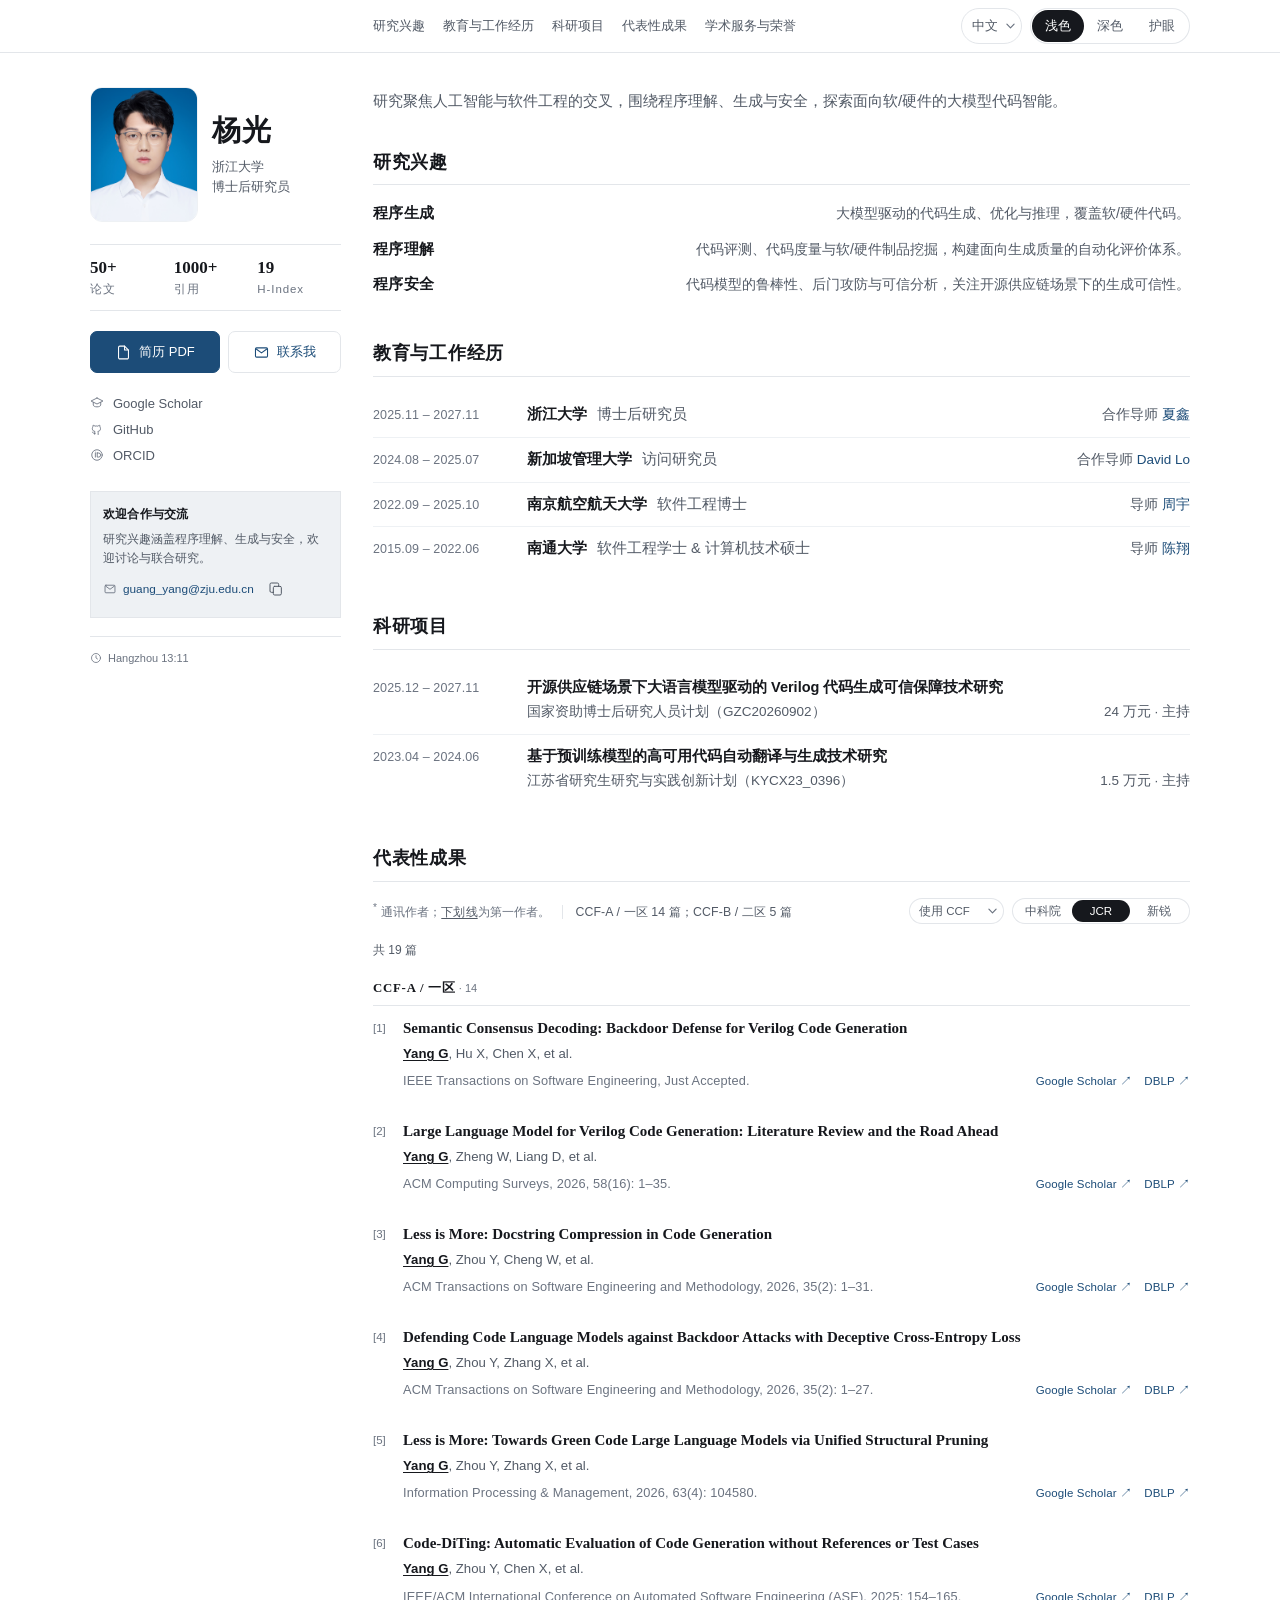
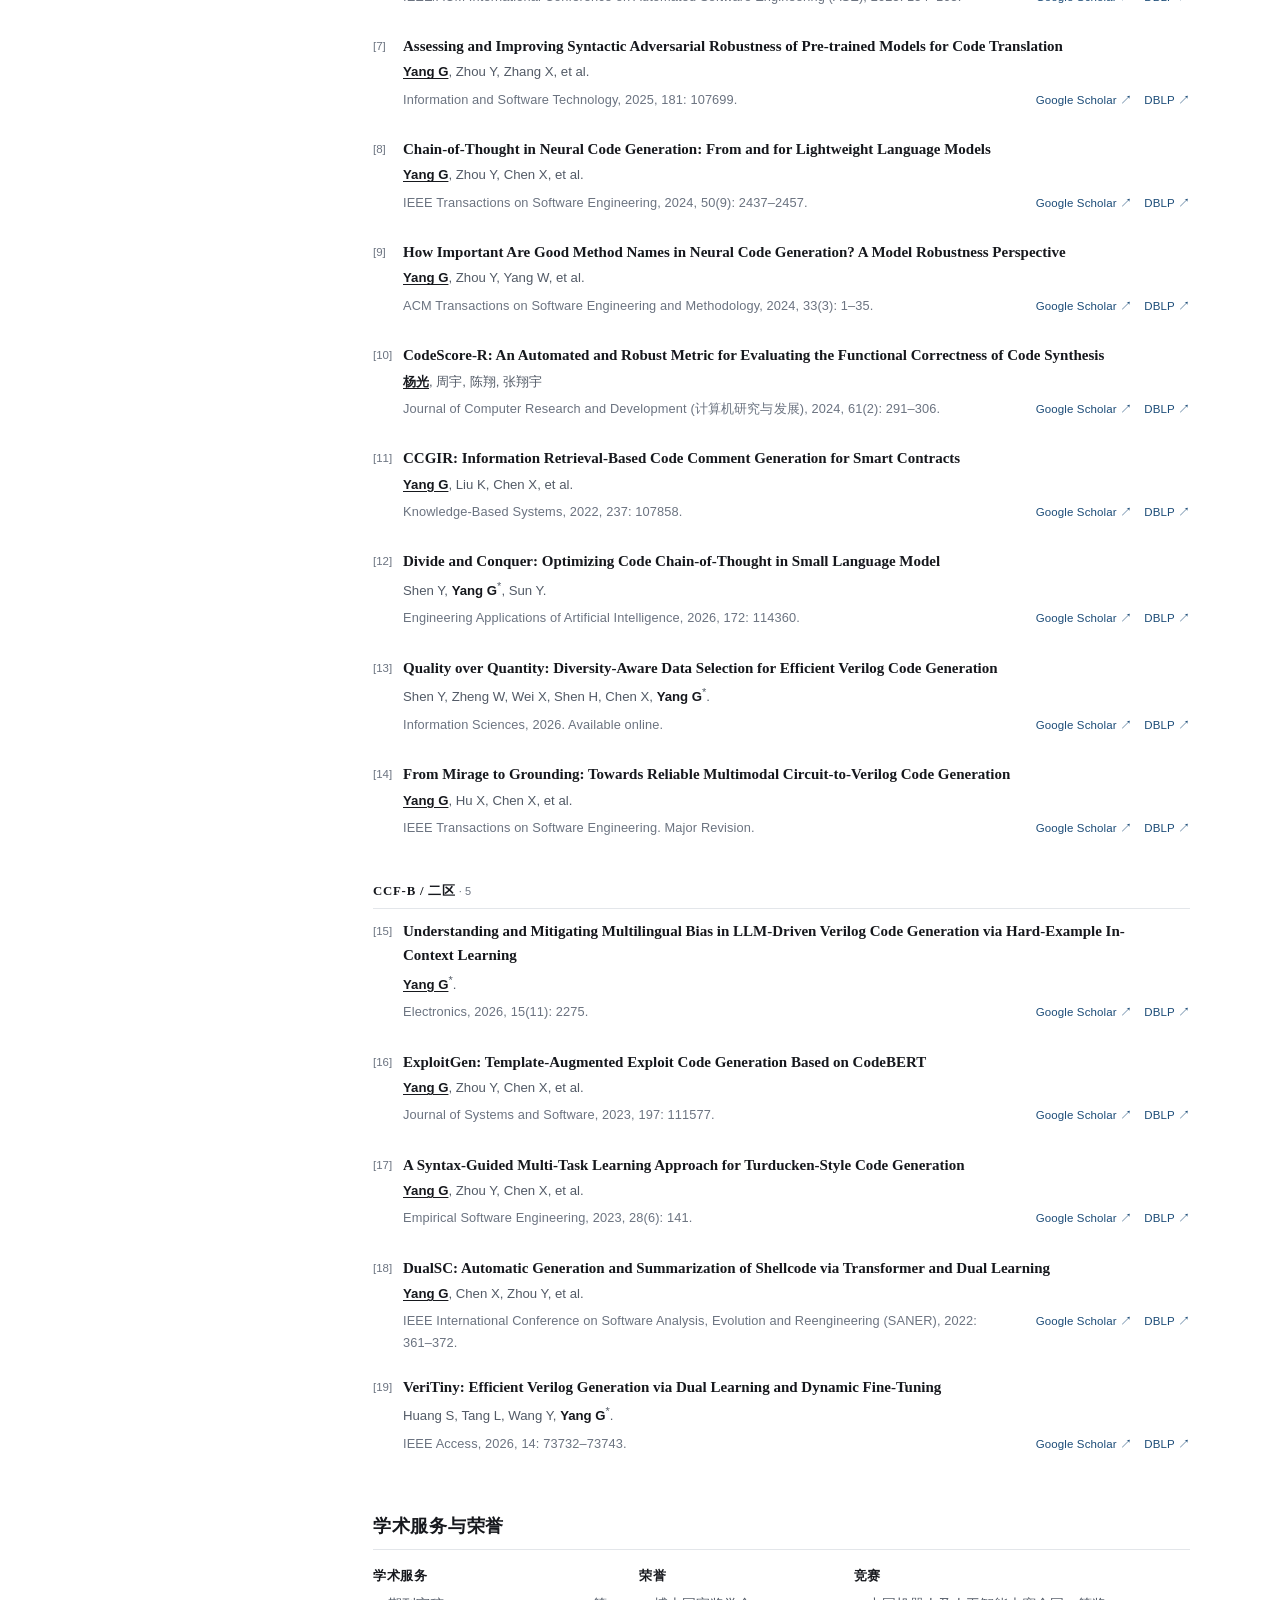
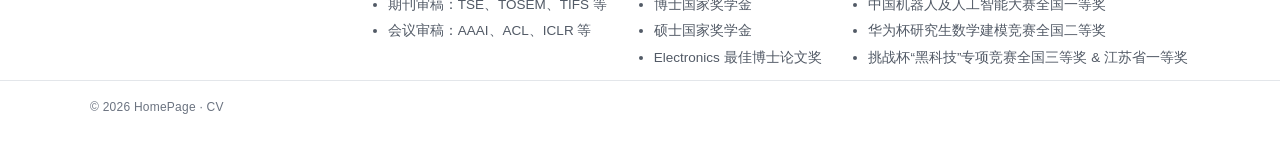
==== commit 6be7a7aa: "update" ====
--- a/index.html
+++ b/index.html
@@ -3,15 +3,24 @@
 <head>
   <meta charset="UTF-8">
   <meta name="viewport" content="width=device-width, initial-scale=1">
-  <title>HomePage · CV</title>
+  <title>Guang Yang · 杨光</title>
+  <meta name="description" content="杨光，浙江大学博士后研究员，研究聚焦人工智能与软件工程的交叉，涵盖程序理解、生成与安全。">
+  <meta name="author" content="Guang Yang · 杨光">
+  <meta property="og:type" content="profile">
+  <meta property="og:title" content="Guang Yang · 杨光">
+  <meta property="og:description" content="浙江大学博士后研究员，研究方向包括程序理解、生成与安全。">
+  <meta name="twitter:card" content="summary">
+  <meta name="twitter:title" content="Guang Yang · 杨光">
+  <meta name="twitter:description" content="浙江大学博士后研究员，研究方向包括程序理解、生成与安全。">
   <meta name="theme-color" content="#ffffff">
-  <link rel="icon" type="image/png" href="assets/logo.svg">
+  <link rel="icon" type="image/svg+xml" href="assets/logo.svg">
   <link rel="stylesheet" href="layui/css/layui.css">
   <link rel="stylesheet" href="assets/style.css">
   <script>
     (function () {
       try {
-        var theme = localStorage.getItem('theme') ||
+        var savedTheme = localStorage.getItem('theme');
+        var theme = ['light', 'dark', 'eye'].indexOf(savedTheme) !== -1 ? savedTheme :
           (window.matchMedia('(prefers-color-scheme: dark)').matches ? 'dark' : 'light');
         document.documentElement.dataset.theme = theme;
 
@@ -57,6 +66,8 @@
                   data-i18n="theme.light">Light</button>
                 <button class="theme-option" type="button" data-theme-value="dark" aria-pressed="false"
                   data-i18n="theme.dark">Dark</button>
+                <button class="theme-option" type="button" data-theme-value="eye" aria-pressed="false"
+                  data-i18n="theme.eye">护眼</button>
               </div>
             </div>
           </div>
@@ -87,6 +98,10 @@
     </div>
   </footer>
 
+  <button type="button" class="back-to-top" id="back-to-top" hidden data-i18n-label="navigation.top" aria-label="回到顶部">
+    <svg viewBox="0 0 24 24" aria-hidden="true"><path d="m6 13 6-6 6 6M12 7v12" fill="none" stroke="currentColor" stroke-width="1.7" stroke-linecap="round" stroke-linejoin="round"/></svg>
+  </button>
+
   <script src="layui/layui.js"></script>
   <script src="data/site.js"></script>
   <script src="data/profile.js"></script>
--- a/assets/style.css
+++ b/assets/style.css
@@ -13,7 +13,6 @@
   --sans: "Inter", "Segoe UI", "Helvetica Neue", Helvetica, Arial,
     "PingFang SC", "Hiragino Sans GB", "Microsoft YaHei", "Noto Sans SC",
     sans-serif;
-  --space-4: 16px;
   --max: 1100px;
   color-scheme: light;
 }
@@ -188,8 +187,7 @@
   line-height: 2;
 }
 
-.side-contact a,
-.side-contact .cv-print {
+.side-contact a {
   display: inline-flex;
   align-items: center;
   gap: 9px;
@@ -216,10 +214,7 @@
 }
 
 .side-contact a:hover,
-.side-contact .cv-print:hover { color: var(--ink); }
-
-.side-contact a:hover svg,
-.side-contact .cv-print:hover svg { color: var(--ink); }
+.side-contact a:hover svg { color: var(--ink); }
 
 .side-block {
   margin-top: 20px;
@@ -419,13 +414,14 @@
   top: 2px;
   bottom: 2px;
   left: 2px;
-  width: calc(50% - 2px);
+  width: calc((100% - 4px) / 3);
   border-radius: 999px;
   background: var(--ink);
   transition: transform .22s ease;
 }
 
 [data-theme="dark"] .theme-switch-thumb { transform: translateX(100%); }
+[data-theme="eye"] .theme-switch-thumb { transform: translateX(200%); }
 
 .theme-option {
   position: relative;
@@ -545,8 +541,6 @@
   line-height: 1.6;
 }
 
-.what { display: block; }
-
 #experience .what {
   display: flex;
   flex-wrap: wrap;
@@ -591,7 +585,7 @@
 }
 
 .note {
-  margin: 0 0 var(--space-4);
+  margin: 0 0 16px;
   font-size: 12.3px;
   line-height: 1.7;
   letter-spacing: .01em;
@@ -619,7 +613,7 @@
   align-items: center;
   justify-content: space-between;
   gap: 8px 16px;
-  margin-bottom: var(--space-4);
+  margin-bottom: 16px;
 }
 
 .pub-bar .note { margin-bottom: 0; }
@@ -685,8 +679,6 @@
   letter-spacing: .06em;
 }
 
-.pub-bar + .group { margin-top: 0; }
-
 #publications .section-body { counter-reset: pub; }
 
 .pubs {
@@ -781,11 +773,6 @@
 .service-cols li { list-style: disc; }
 
 .service-cols li + li { margin-top: 2px; }
-
-.service-cols strong {
-  color: var(--ink);
-  font-weight: 600;
-}
 
 .site-footer {
   margin-top: 10px;
@@ -845,13 +832,9 @@
     align-self: start;
   }
 
-  .metrics {
-    grid-column: 1 / -1;
-    margin-top: 18px;
-  }
+  .metrics { margin-top: 18px; }
 
   .side-contact {
-    grid-column: 1 / -1;
     display: flex;
     flex-wrap: wrap;
     gap: 2px 18px;
@@ -861,11 +844,7 @@
 
   .side-contact li { display: flex; }
 
-  .side-block,
-  .side-meta {
-    grid-column: 1 / -1;
-    margin-top: 20px;
-  }
+  .side-meta { margin-top: 20px; }
 
   .content-nav {
     gap: 4px 16px;
@@ -947,13 +926,8 @@
 
   .section h2 { font-size: 1.05rem; }
 
-  .interest {
-    grid-template-columns: 1fr;
-    gap: 0;
-  }
-
+  .interest { grid-template-columns: 1fr; gap: 0; }
   .interest dd { text-align: left; }
-
   .interest dt { margin-bottom: 1px; }
 
   .row {
@@ -995,7 +969,94 @@
   text-overflow: ellipsis;
 }
 
+/* Screen presentation stays independent of the compact CV print layout. */
+@media screen {
+  .sidebar { top: calc(var(--header-height, 46px) + 24px); }
+  .section { scroll-margin-top: calc(var(--header-height, 46px) + 20px); }
+  .profile-actions { grid-column: 1 / -1; display: flex; flex-wrap: wrap; gap: 8px; margin-top: 20px; }
+  .profile-action {
+    display: inline-flex; align-items: center; justify-content: center; gap: 7px;
+    min-height: 42px; flex: 1 1 auto; padding: 9px 12px;
+    border: 1px solid var(--rule); border-radius: 7px;
+    font: 500 13px/1.4 var(--sans); cursor: pointer;
+  }
+  .profile-action:hover { text-decoration: none; }
+  .profile-action svg { width: 17px; height: 17px; fill: none; stroke: currentColor; stroke-width: 1.5; stroke-linecap: round; stroke-linejoin: round; }
+  .action-primary { background: var(--link); color: var(--paper); border-color: var(--link); }
+  .action-primary:hover { background: var(--link-hover); border-color: var(--link-hover); }
+  .action-secondary { background: var(--paper); color: var(--link); }
+  .action-secondary:hover { border-color: var(--link); }
+  .topbar-tools { flex-wrap: wrap; gap: 8px 16px; padding: 8px 0; }
+  .content-nav { flex: 1; gap: 4px 18px; }
+  .content-nav a { display: inline-flex; align-items: center; min-height: 36px; }
+  .controls { --control-radius: 999px; flex-shrink: 0; gap: 8px; }
+  .lang-select select {
+    height: 36px; padding: 4px 23px 4px 10px; border: 1px solid var(--rule);
+    border-radius: var(--control-radius); background-color: var(--paper); color: var(--muted);
+    font: 12.5px/1.5 var(--sans); cursor: pointer;
+  }
+  .lang-select select:hover { border-color: var(--link); color: var(--ink); }
+  .theme-switch { height: 36px; border-radius: var(--control-radius); background: var(--paper); }
+  .theme-switch-thumb { border-radius: var(--control-radius); }
+  .theme-option { height: 32px; font-size: 12.5px; }
+  .email-row { display: flex; align-items: center; gap: 6px; min-width: 0; }
+  .email-row .card-link { min-width: 0; line-height: 1.5; }
+  .email-copy {
+    flex: 0 0 auto; display: inline-flex; align-items: center; justify-content: center;
+    width: 32px; height: 32px; padding: 6px; border: 1px solid transparent;
+    border-radius: 5px; background: none; color: var(--muted); cursor: pointer;
+  }
+  .email-copy:hover { border-color: var(--rule); background: var(--paper); color: var(--link); }
+  .email-copy:disabled { opacity: .5; cursor: wait; }
+  .email-copy svg { width: 16px; height: 16px; fill: none; stroke: currentColor; stroke-width: 1.5; stroke-linecap: round; stroke-linejoin: round; }
+  .copy-feedback { display: block; font-size: 11.8px; line-height: 1.5; color: var(--link); overflow-wrap: anywhere; }
+  .copy-feedback:not(:empty) { margin-top: 4px; }
+  .pub-result-count { margin: 8px 0 16px; font-size: 12px; color: var(--muted); font-variant-numeric: tabular-nums; }
+  .pub-results .group:first-child { margin-top: 0; }
+  .group-count { color: var(--faint); font-family: var(--sans); font-size: 11px; font-weight: 400; letter-spacing: 0; }
+  .pub-venue { display: flex; align-items: baseline; gap: 8px 14px; }
+  .pub-venue-text { flex: 1 1 0; min-width: 0; overflow-wrap: anywhere; }
+  .pub-lookups { display: inline-flex; flex: 0 0 auto; gap: 12px; margin-left: auto; font-size: 11.5px; white-space: nowrap; }
+  .pub-lookups a { display: inline-flex; align-items: center; min-height: 30px; }
+  .lookup-short { display: none; }
+  .back-to-top {
+    position: fixed; right: max(18px, env(safe-area-inset-right)); bottom: max(20px, env(safe-area-inset-bottom)); z-index: 40;
+    display: inline-flex; align-items: center; justify-content: center; width: 42px; height: 42px;
+    border: 1px solid var(--rule); border-radius: 50%; background: var(--paper); color: var(--link);
+    box-shadow: 0 3px 14px #0000000c; cursor: pointer;
+  }
+  .back-to-top[hidden] { display: none; }
+  .back-to-top svg { width: 20px; height: 20px; }
+
+  html[data-theme="eye"] {
+    --paper: #f0f3e8; --ink: #28332a; --muted: #4e5d50; --faint: #637364;
+    --rule: #ccd5c5; --rule-soft: #e3e9dc; --link: #315e49; --link-hover: #1e4131;
+    color-scheme: light;
+  }
+
+}
+
+@media screen and (max-width: 991.98px) {
+  .topbar-tools { flex-direction: column; flex-wrap: nowrap; align-items: stretch; gap: 4px; padding: 6px 0 0; min-width: 0; max-width: 100%; }
+  .controls { order: -1; justify-content: flex-end; flex-wrap: wrap; min-width: 0; }
+  .content-nav { flex: 0 1 auto; width: 100%; min-width: 0; max-width: 100%; flex-wrap: nowrap; overflow-x: auto; gap: 0 22px; padding: 0 1px 5px; overscroll-behavior-x: contain; scrollbar-width: thin; }
+  .content-nav a { flex: 0 0 auto; white-space: nowrap; min-height: 40px; }
+  .profile-actions { max-width: 360px; width: 100%; margin-top: 18px; }
+}
+
+@media screen and (max-width: 600px) {
+  .pub-switches { width: 100%; justify-content: space-between; }
+  .seg-option { min-height: 36px; width: 56px; }
+  .ccf-select select { min-height: 40px; }
+  .lookup-full { display: none; }
+  .lookup-short { display: inline; }
+  .pub-venue { column-gap: 8px; }
+  .pub-lookups { gap: 8px; }
+  .pub-lookups a { min-height: 36px; }
+}
+
 @media print {
+  .profile-actions, .pub-result-count, .pub-lookups, .email-copy, .copy-feedback, .back-to-top { display: none !important; }
   @page {
     size: A4 portrait;
     margin: 18mm 28mm 16mm;
@@ -1223,10 +1284,11 @@
   .interest {
     grid-template-columns: minmax(68pt, max-content) minmax(0, 1fr);
     column-gap: 0;
+    break-inside: avoid;
+    page-break-inside: avoid;
   }
 
   .interest + .interest { margin-top: 1.5pt; }
-  .interest { break-inside: avoid; page-break-inside: avoid; }
   .interest dt { font-size: 8.2pt; line-height: 1.4; }
   .interest dd { font-size: 8pt; line-height: 1.4; text-align: left; }
 
@@ -1314,8 +1376,6 @@
     break-after: avoid;
   }
 
-  .pub-bar + .group { margin-top: 0; }
-
   .pubs { font-size: 8pt; }
 
   .pubs li {
